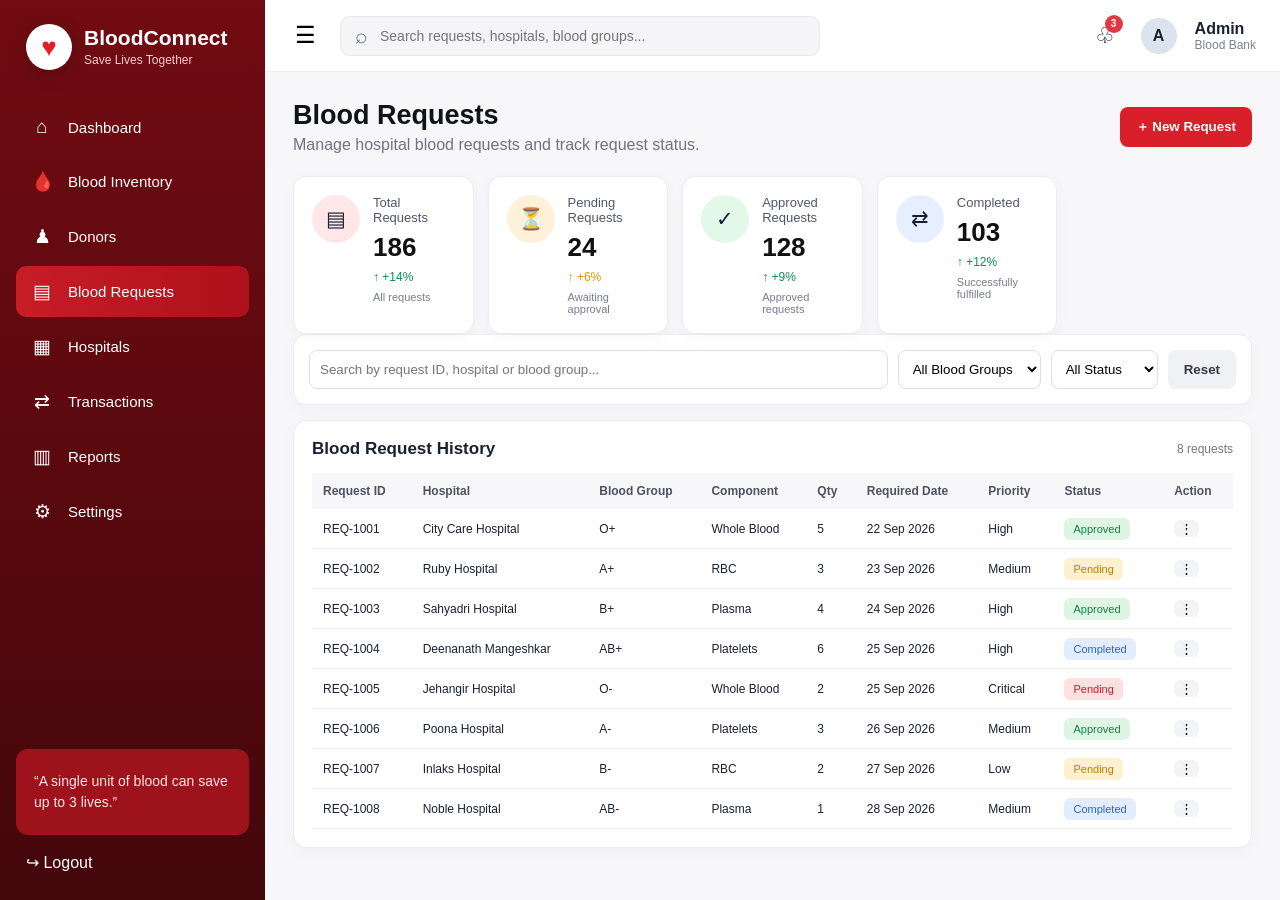
==== pages/blood-requests.html @ 8104974d "Add BloodConnect frontend" ====
<!DOCTYPE html>
<html lang="en">

<head>
  <meta charset="UTF-8">
  <meta name="viewport" content="width=device-width, initial-scale=1.0">

  <title>BloodConnect - Blood Requests</title>

  <link rel="stylesheet" href="../css/style.css">
</head>

<body>

<div class="app">

  <!-- ================= SIDEBAR ================= -->
  <aside class="sidebar">

    <div class="brand">
      <div class="brand-icon">♥</div>

      <div>
        <h2>BloodConnect</h2>
        <span>Save Lives Together</span>
      </div>
    </div>


    <!-- ================= NAVIGATION ================= -->
    <nav>

      <a class="nav-item" href="../index.html">
        <span>⌂</span>
        Dashboard
      </a>

      <a class="nav-item" href="inventory.html">
        <span>🩸</span>
        Blood Inventory
      </a>

      <a class="nav-item" href="donors.html">
        <span>♟</span>
        Donors
      </a>

      <a class="nav-item active" href="blood-requests.html">
        <span>▤</span>
        Blood Requests
      </a>

      <a class="nav-item" href="hospitals.html">
        <span>▦</span>
        Hospitals
      </a>

      <a class="nav-item" href="transactions.html">
        <span>⇄</span>
        Transactions
      </a>

      <a class="nav-item" href="reports.html">
        <span>▥</span>
        Reports
      </a>

      <a class="nav-item" href="settings.html">
        <span>⚙</span>
        Settings
      </a>

    </nav>


    <div class="sidebar-quote">
      “A single unit of blood can save up to 3 lives.”
    </div>


    <a class="logout" href="#">
      <span>↪</span>
      Logout
    </a>

  </aside>



  <!-- ================= MAIN ================= -->
  <main class="main">


    <!-- ================= TOP BAR ================= -->
    <header class="topbar">

      <button
        class="menu-btn"
        onclick="toggleSidebar()">
        ☰
      </button>


      <div class="search">
        ⌕
        <input
          type="text"
          placeholder="Search requests, hospitals, blood groups..."
        >
      </div>


      <div class="top-user">

        <span class="notification">
          ♧
          <b>3</b>
        </span>

        <div class="avatar">
          A
        </div>

        <div>
          <strong>Admin</strong>
          <small>Blood Bank</small>
        </div>

      </div>

    </header>



    <!-- ================= CONTENT ================= -->
    <section class="content">


      <!-- Page Heading -->
      <div class="page-heading">

        <div>

          <h1>
            Blood Requests
          </h1>

          <p>
            Manage hospital blood requests and track request status.
          </p>

        </div>


        <button
          class="primary-btn"
          onclick="openRequestModal()">

          ＋ New Request

        </button>

      </div>



      <!-- ================= STAT CARDS ================= -->
      <div class="stats">


        <div class="card stat">

          <div class="stat-icon red">
            ▤
          </div>

          <div>

            <span>Total Requests</span>

            <strong>186</strong>

            <em class="up">
              ↑ +14%
            </em>

            <small>
              All requests
            </small>

          </div>

        </div>



        <div class="card stat">

          <div class="stat-icon orange">
            ⏳
          </div>

          <div>

            <span>Pending Requests</span>

            <strong>24</strong>

            <em class="orange-text">
              ↑ +6%
            </em>

            <small>
              Awaiting approval
            </small>

          </div>

        </div>



        <div class="card stat">

          <div class="stat-icon green">
            ✓
          </div>

          <div>

            <span>Approved Requests</span>

            <strong>128</strong>

            <em class="up">
              ↑ +9%
            </em>

            <small>
              Approved requests
            </small>

          </div>

        </div>



        <div class="card stat">

          <div class="stat-icon blue">
            ⇄
          </div>

          <div>

            <span>Completed</span>

            <strong>103</strong>

            <em class="up">
              ↑ +12%
            </em>

            <small>
              Successfully fulfilled
            </small>

          </div>

        </div>

      </div>



      <!-- ================= FILTER BAR ================= -->
      <div class="filter-bar card">


        <input
          id="requestSearch"
          type="text"
          placeholder="Search by request ID, hospital or blood group..."
          onkeyup="filterRequests()"
        >


        <select
          id="requestGroupFilter"
          onchange="filterRequests()">

          <option value="">
            All Blood Groups
          </option>

          <option value="A+">A+</option>
          <option value="A-">A-</option>
          <option value="B+">B+</option>
          <option value="B-">B-</option>
          <option value="AB+">AB+</option>
          <option value="AB-">AB-</option>
          <option value="O+">O+</option>
          <option value="O-">O-</option>

        </select>


        <select
          id="requestStatusFilter"
          onchange="filterRequests()">

          <option value="">
            All Status
          </option>

          <option value="Pending">
            Pending
          </option>

          <option value="Approved">
            Approved
          </option>

          <option value="Completed">
            Completed
          </option>

          <option value="Rejected">
            Rejected
          </option>

        </select>


        <button
          class="secondary-btn"
          onclick="resetRequestFilters()">

          Reset

        </button>

      </div>



      <!-- ================= REQUEST TABLE ================= -->
      <section class="card table-card">


        <div class="card-title">

          <h2>
            Blood Request History
          </h2>

          <span class="record-count">
            8 requests
          </span>

        </div>



        <div class="table-scroll">

          <table id="requestTable">

            <thead>

              <tr>

                <th>Request ID</th>
                <th>Hospital</th>
                <th>Blood Group</th>
                <th>Component</th>
                <th>Qty</th>
                <th>Required Date</th>
                <th>Priority</th>
                <th>Status</th>
                <th>Action</th>

              </tr>

            </thead>


            <tbody>


              <tr>

                <td>REQ-1001</td>
                <td>City Care Hospital</td>
                <td>O+</td>
                <td>Whole Blood</td>
                <td>5</td>
                <td>22 Sep 2026</td>
                <td>High</td>

                <td>
                  <span class="badge available">
                    Approved
                  </span>
                </td>

                <td>
                  <button
                    class="icon-btn"
                    onclick="viewRequest('REQ-1001')">
                    ⋮
                  </button>
                </td>

              </tr>


              <tr>

                <td>REQ-1002</td>
                <td>Ruby Hospital</td>
                <td>A+</td>
                <td>RBC</td>
                <td>3</td>
                <td>23 Sep 2026</td>
                <td>Medium</td>

                <td>
                  <span class="badge reserved">
                    Pending
                  </span>
                </td>

                <td>
                  <button
                    class="icon-btn"
                    onclick="viewRequest('REQ-1002')">
                    ⋮
                  </button>
                </td>

              </tr>


              <tr>

                <td>REQ-1003</td>
                <td>Sahyadri Hospital</td>
                <td>B+</td>
                <td>Plasma</td>
                <td>4</td>
                <td>24 Sep 2026</td>
                <td>High</td>

                <td>
                  <span class="badge available">
                    Approved
                  </span>
                </td>

                <td>
                  <button
                    class="icon-btn"
                    onclick="viewRequest('REQ-1003')">
                    ⋮
                  </button>
                </td>

              </tr>


              <tr>

                <td>REQ-1004</td>
                <td>Deenanath Mangeshkar</td>
                <td>AB+</td>
                <td>Platelets</td>
                <td>6</td>
                <td>25 Sep 2026</td>
                <td>High</td>

                <td>
                  <span class="badge issued">
                    Completed
                  </span>
                </td>

                <td>
                  <button
                    class="icon-btn"
                    onclick="viewRequest('REQ-1004')">
                    ⋮
                  </button>
                </td>

              </tr>


              <tr>

                <td>REQ-1005</td>
                <td>Jehangir Hospital</td>
                <td>O-</td>
                <td>Whole Blood</td>
                <td>2</td>
                <td>25 Sep 2026</td>
                <td>Critical</td>

                <td>
                  <span class="badge expired">
                    Pending
                  </span>
                </td>

                <td>
                  <button
                    class="icon-btn"
                    onclick="viewRequest('REQ-1005')">
                    ⋮
                  </button>
                </td>

              </tr>


              <tr>

                <td>REQ-1006</td>
                <td>Poona Hospital</td>
                <td>A-</td>
                <td>Platelets</td>
                <td>3</td>
                <td>26 Sep 2026</td>
                <td>Medium</td>

                <td>
                  <span class="badge available">
                    Approved
                  </span>
                </td>

                <td>
                  <button
                    class="icon-btn"
                    onclick="viewRequest('REQ-1006')">
                    ⋮
                  </button>
                </td>

              </tr>


              <tr>

                <td>REQ-1007</td>
                <td>Inlaks Hospital</td>
                <td>B-</td>
                <td>RBC</td>
                <td>2</td>
                <td>27 Sep 2026</td>
                <td>Low</td>

                <td>
                  <span class="badge reserved">
                    Pending
                  </span>
                </td>

                <td>
                  <button
                    class="icon-btn"
                    onclick="viewRequest('REQ-1007')">
                    ⋮
                  </button>
                </td>

              </tr>


              <tr>

                <td>REQ-1008</td>
                <td>Noble Hospital</td>
                <td>AB-</td>
                <td>Plasma</td>
                <td>1</td>
                <td>28 Sep 2026</td>
                <td>Medium</td>

                <td>
                  <span class="badge issued">
                    Completed
                  </span>
                </td>

                <td>
                  <button
                    class="icon-btn"
                    onclick="viewRequest('REQ-1008')">
                    ⋮
                  </button>
                </td>

              </tr>


            </tbody>

          </table>

        </div>

      </section>

    </section>

  </main>

</div>



<!-- ================= NEW REQUEST MODAL ================= -->
<div
  id="requestModal"
  class="modal">


  <div class="modal-box">


    <div class="modal-head">

      <h2>
        New Blood Request
      </h2>

      <button onclick="closeRequestModal()">
        ×
      </button>

    </div>



    <div class="form-grid">


      <label>

        Hospital Name

        <input
          id="hospitalName"
          type="text"
          placeholder="Enter hospital name"
        >

      </label>


      <label>

        Blood Group

        <select id="requestBloodGroup">

          <option>A+</option>
          <option>A-</option>
          <option>B+</option>
          <option>B-</option>
          <option>AB+</option>
          <option>AB-</option>
          <option>O+</option>
          <option>O-</option>

        </select>

      </label>


      <label>

        Component Type

        <select>

          <option>Whole Blood</option>
          <option>RBC</option>
          <option>Plasma</option>
          <option>Platelets</option>

        </select>

      </label>


      <label>

        Quantity

        <input
          type="number"
          min="1"
          placeholder="Units"
        >

      </label>


      <label>

        Required Date

        <input type="date">

      </label>


      <label>

        Priority

        <select>

          <option>Low</option>
          <option>Medium</option>
          <option>High</option>
          <option>Critical</option>

        </select>

      </label>


      <label class="full">

        Request Notes

        <input
          type="text"
          placeholder="Enter additional information..."
        >

      </label>


    </div>



    <div class="modal-actions">


      <button
        class="secondary-btn"
        onclick="closeRequestModal()">

        Cancel

      </button>


      <button
        class="primary-btn"
        onclick="submitRequest()">

        Submit Request

      </button>

    </div>


  </div>

</div>



<!-- ================= VIEW REQUEST MODAL ================= -->
<div
  id="viewRequestModal"
  class="modal">


  <div class="modal-box">


    <div class="modal-head">

      <h2>
        Request Details
      </h2>

      <button onclick="closeViewModal()">
        ×
      </button>

    </div>


    <div id="requestDetails">

      <p>
        Request details will appear here.
      </p>

    </div>


    <div class="modal-actions">

      <button
        class="secondary-btn"
        onclick="closeViewModal()">

        Close

      </button>

    </div>


  </div>

</div>



<!-- ================= JAVASCRIPT ================= -->
<script src="../js/dashboard.js"></script>


<script>

  /* ================= NEW REQUEST MODAL ================= */

  function openRequestModal() {

    document
      .getElementById("requestModal")
      .classList.add("show");

  }


  function closeRequestModal() {

    document
      .getElementById("requestModal")
      .classList.remove("show");

  }


  function submitRequest() {

    closeRequestModal();

    alert("Demo: Blood request submitted successfully!");

  }



  /* ================= FILTER REQUESTS ================= */

  function filterRequests() {

    const search =
      document
        .getElementById("requestSearch")
        .value
        .toLowerCase();

    const group =
      document
        .getElementById("requestGroupFilter")
        .value;

    const status =
      document
        .getElementById("requestStatusFilter")
        .value;


    const rows =
      document.querySelectorAll(
        "#requestTable tbody tr"
      );


    rows.forEach(function(row) {

      const text =
        row.innerText.toLowerCase();


      const rowGroup =
        row.cells[2]
          ? row.cells[2].innerText.trim()
          : "";


      const rowStatus =
        row.cells[7]
          ? row.cells[7].innerText.trim()
          : "";


      const matchesSearch =
        !search ||
        text.includes(search);


      const matchesGroup =
        !group ||
        rowGroup === group;


      const matchesStatus =
        !status ||
        rowStatus === status;


      if (
        matchesSearch &&
        matchesGroup &&
        matchesStatus
      ) {

        row.style.display = "";

      } else {

        row.style.display = "none";

      }

    });

  }



  /* ================= RESET FILTERS ================= */

  function resetRequestFilters() {

    document
      .getElementById("requestSearch")
      .value = "";

    document
      .getElementById("requestGroupFilter")
      .value = "";

    document
      .getElementById("requestStatusFilter")
      .value = "";

    filterRequests();

  }



  /* ================= VIEW REQUEST ================= */

  function viewRequest(id) {

    const details =
      document.getElementById("requestDetails");


    details.innerHTML = `

      <div style="padding: 10px 0;">

        <p>
          <strong>Request ID:</strong> ${id}
        </p>

        <p>
          <strong>Status:</strong> Under Review
        </p>

        <p>
          <strong>Request Type:</strong>
          Blood Component Request
        </p>

        <p>
          <strong>Note:</strong>
          This is demo data. Backend integration
          will be added later.
        </p>

      </div>

    `;


    document
      .getElementById("viewRequestModal")
      .classList.add("show");

  }


  function closeViewModal() {

    document
      .getElementById("viewRequestModal")
      .classList.remove("show");

  }

</script>


</body>
</html>
---- css/style.css ----
*{box-sizing:border-box}body{margin:0;font-family:Inter,Segoe UI,Arial,sans-serif;background:#f7f7fa;color:#182033}.app{display:flex;min-height:100vh}.sidebar{width:265px;background:linear-gradient(180deg,#720b12,#43070b);color:#fff;padding:24px 16px;display:flex;flex-direction:column;position:fixed;left:0;top:0;bottom:0}.brand{display:flex;align-items:center;gap:12px;padding:0 10px 28px}.brand h2{margin:0;font-size:21px}.brand span{font-size:12px;color:#f4cdd0}.brand-icon{width:46px;height:46px;border-radius:50%;background:#fff;color:#e21e2b;display:grid;place-items:center;font-size:26px;box-shadow:0 5px 20px #0003}.nav-item{display:flex;gap:15px;align-items:center;color:#fff;text-decoration:none;padding:14px 15px;border-radius:10px;margin:4px 0;font-size:15px}.nav-item span{width:22px;text-align:center;font-size:19px}.nav-item.active,.nav-item:hover{background:linear-gradient(90deg,#c81d27,#ad111b)}.sidebar-quote{margin-top:auto;background:#9e121b;border-radius:12px;padding:22px 18px;font-size:14px;line-height:1.5;color:#ffe7e9}.logout{color:#fff;text-decoration:none;padding:18px 10px 4px}.main{margin-left:265px;width:calc(100% - 265px)}.topbar{height:72px;background:#fff;border-bottom:1px solid #eee;display:flex;align-items:center;padding:0 24px;gap:18px}.menu-btn{border:0;background:none;font-size:23px;cursor:pointer}.search{height:40px;background:#f5f5f8;border:1px solid #e8e8ed;border-radius:10px;display:flex;align-items:center;gap:10px;padding:0 14px;max-width:480px;width:100%;color:#667085;font-size:21px}.search input{border:0;outline:0;background:transparent;width:100%;font-size:14px}.top-user{margin-left:auto;display:flex;align-items:center;gap:10px}.top-user small,.top-user strong{display:block}.top-user small{font-size:12px;color:#7b8190}.notification{position:relative;font-size:23px;margin-right:8px}.notification b{position:absolute;top:-6px;right:-8px;background:#df1d2c;color:#fff;border-radius:50%;font-size:9px;padding:3px 5px}.avatar{width:36px;height:36px;border-radius:50%;background:#dbe3ee;display:grid;place-items:center;font-weight:700}.content{padding:28px}.welcome,.page-heading{display:flex;justify-content:space-between;align-items:center;margin-bottom:22px}.welcome h1,.page-heading h1{margin:0 0 5px;font-size:27px;color:#101318}.welcome p,.page-heading p{margin:0;color:#6d7380}.save-message{display:flex;align-items:center;gap:12px;color:#b51620;font-size:15px}.save-message:first-letter{font-size:45px}.stats{display:grid;grid-template-columns:repeat(5,1fr);gap:14px}.card{background:#fff;border:1px solid #ececf1;border-radius:13px;box-shadow:0 4px 15px #11100008}.stat{padding:18px;display:flex;gap:13px;min-height:130px}.stat-icon{width:48px;height:48px;border-radius:50%;display:grid;place-items:center;font-size:21px;flex:none}.stat-icon.red{background:#ffe6e7}.stat-icon.green{background:#e2f8e9}.stat-icon.orange{background:#fff0d9}.stat-icon.blue{background:#e5efff}.stat span{display:block;font-size:13px;color:#505768}.stat strong{display:block;font-size:26px;margin:7px 0 4px;color:#111}.stat em{font-style:normal;font-size:12px}.stat small{display:block;color:#777d89;font-size:11px;margin-top:6px}.up{color:#138b4f}.down{color:#dc2631}.orange-text{color:#ee9200}.dashboard-grid{display:grid;grid-template-columns:2fr 1fr;gap:14px;margin-top:14px}.chart-card{padding:18px;min-height:340px}.card-title{display:flex;align-items:center;justify-content:space-between;margin-bottom:14px}.card-title h2{font-size:17px;margin:0}.card-title select{border:1px solid #e4e5ea;border-radius:8px;padding:8px 12px;color:#555}.card-title a{color:#2463d4;font-size:13px;text-decoration:none}.donut-wrap{height:210px;position:relative;display:flex;justify-content:center}.donut-wrap canvas{max-height:210px;max-width:240px}.donut-center{position:absolute;top:82px;left:50%;transform:translateX(-50%);text-align:center}.donut-center strong{display:block;font-size:20px}.donut-center span{font-size:11px;color:#777}.legend{margin-top:5px}.legend div{display:flex;align-items:center;gap:8px;font-size:13px;margin:8px 0}.legend b{margin-left:auto}.dot{width:10px;height:10px;border-radius:50%;display:inline-block}.whole{background:#df323a}.rbc{background:#3478dc}.plasma{background:#38a866}.platelets{background:#f3ae25}.bottom{grid-template-columns:1.8fr 1fr}.table-card{padding:18px}.table-scroll{overflow:auto}table{width:100%;border-collapse:collapse;font-size:12px}th{background:#f7f7f9;text-align:left;padding:11px;color:#4c5260;font-weight:600}td{padding:11px;border-bottom:1px solid #eee;white-space:nowrap}.badge{padding:5px 9px;border-radius:6px;font-size:11px}.available{background:#dff5e4;color:#168045}.issued{background:#e4edff;color:#2864c7}.reserved{background:#fff0cf;color:#c17b00}.expired{background:#ffe0e1;color:#c31d27}.alerts{padding:18px}.alert{padding:11px;border-radius:9px;margin-bottom:8px;position:relative}.alert b,.alert span{display:block}.alert b{font-size:12px}.alert span{font-size:11px;margin-top:4px}.alert small{position:absolute;right:10px;top:10px;font-size:9px;color:#777}.alert.low{background:#fff0f0}.alert.expiry{background:#fff8e6}.alert.info{background:#eef5ff}.alert.success{background:#eefaf1}.quick-actions{display:grid;grid-template-columns:repeat(4,1fr);gap:14px;margin-top:14px}.action{display:flex;align-items:center;gap:12px;color:#fff;text-decoration:none;padding:17px;border-radius:11px;box-shadow:0 4px 10px #0001}.action>span{font-size:25px}.action div{flex:1}.action b,.action small{display:block}.action small{font-size:11px;opacity:.85;margin-top:4px}.red-action{background:#df252d}.green-action{background:#159447}.blue-action{background:#2d72d6}.purple-action{background:#7b4ad2}.action>strong{font-size:23px}.primary-btn,.secondary-btn{border:0;border-radius:8px;padding:11px 16px;font-weight:600;cursor:pointer}.primary-btn{background:#d91f2a;color:#fff}.secondary-btn{background:#f0f1f4;color:#343a46}.filter-bar{padding:15px;display:flex;gap:10px;margin-bottom:15px}.filter-bar input,.filter-bar select,.form-grid input,.form-grid select{border:1px solid #dddfe6;border-radius:8px;padding:10px;outline:none;background:#fff}.filter-bar input{flex:1}.record-count{font-size:12px;color:#777}.icon-btn{border:0;background:#f3f4f6;border-radius:6px;cursor:pointer}.modal{display:none;position:fixed;inset:0;background:#0007;align-items:center;justify-content:center;z-index:10}.modal.show{display:flex}.modal-box{background:#fff;border-radius:14px;padding:22px;width:min(650px,92vw)}.modal-head{display:flex;justify-content:space-between;align-items:center}.modal-head h2{margin:0}.modal-head button{border:0;background:none;font-size:25px;cursor:pointer}.form-grid{display:grid;grid-template-columns:1fr 1fr;gap:14px;margin:20px 0}.form-grid label{font-size:12px;color:#555;display:flex;flex-direction:column;gap:6px}.form-grid .full{grid-column:1/-1}.modal-actions{display:flex;justify-content:flex-end;gap:10px}.inventory-table{min-height:450px}@media(max-width:1100px){.stats{grid-template-columns:repeat(2,1fr)}.dashboard-grid,.bottom{grid-template-columns:1fr}.quick-actions{grid-template-columns:repeat(2,1fr)}}@media(max-width:750px){.sidebar{transform:translateX(-100%);transition:.2s;z-index:20}.sidebar.open{transform:translateX(0)}.main{margin-left:0;width:100%}.content{padding:16px}.stats,.quick-actions{grid-template-columns:1fr}.welcome,.page-heading{align-items:flex-start;gap:15px;flex-direction:column}.save-message{display:none}.topbar{padding:0 12px}.search{max-width:none}.top-user div:not(.avatar),.top-user>span:first-child{display:none}.filter-bar{flex-direction:column}.form-grid{grid-template-columns:1fr}.form-grid .full{grid-column:auto}}
/* ================= ADMIN PROFILE ================= */

.top-user {
    display: flex;
    align-items: center;
    gap: 18px;
}

.admin-area {
    position: relative;
}

.admin-profile {
    display: flex;
    align-items: center;
    gap: 10px;
    cursor: pointer;
}

.admin-profile .avatar {
    width: 42px;
    height: 42px;
    border-radius: 50%;
    background: #e8eef7;
    color: #26384d;
    display: flex;
    align-items: center;
    justify-content: center;
    font-size: 18px;
    font-weight: 600;
}

.admin-info {
    display: flex;
    flex-direction: column;
}

.admin-info strong {
    font-size: 14px;
    color: #222;
}

.admin-info small {
    font-size: 12px;
    color: #777;
    margin-top: 3px;
}

.profile-arrow {
    color: #777;
    font-size: 16px;
}


/* ================= PROFILE DROPDOWN ================= */

.profile-menu {
    display: none;
    position: absolute;
    top: 52px;
    right: 0;
    width: 250px;
    background: white;
    border: 1px solid #e5e5e5;
    border-radius: 10px;
    padding: 10px;
    box-shadow: 0 8px 25px rgba(0, 0, 0, 0.15);
    z-index: 9999;
}

.profile-menu.show {
    display: block;
}

.profile-menu-header {
    display: flex;
    align-items: center;
    gap: 12px;
    padding: 10px;
}

.profile-menu-avatar {
    width: 42px;
    height: 42px;
    border-radius: 50%;
    background: #e8eef7;
    color: #26384d;
    display: flex;
    align-items: center;
    justify-content: center;
    font-weight: 700;
}

.profile-menu-header strong {
    display: block;
    color: #222;
    font-size: 14px;
}

.profile-menu-header small {
    display: block;
    color: #777;
    font-size: 11px;
    margin-top: 4px;
}

.profile-menu hr {
    border: none;
    border-top: 1px solid #eee;
    margin: 7px 0;
}

.profile-menu a {
    display: block;
    padding: 10px 12px;
    color: #444;
    text-decoration: none;
    font-size: 13px;
    border-radius: 6px;
}

.profile-menu a:hover {
    background: #f7f7f7;
}

.profile-menu .logout-profile {
    color: #df3a42;
}
/* ================= NOTIFICATION DROPDOWN ================= */

.notification-area {
    position: relative;
}

.notification {
    position: relative;
    display: inline-flex;
    align-items: center;
    justify-content: center;
    cursor: pointer;
    font-size: 22px;
}

.notification b {
    position: absolute;
    top: -8px;
    right: -8px;

    min-width: 18px;
    height: 18px;

    padding: 0 4px;

    background: #df3a42;
    color: white;

    border-radius: 20px;

    font-size: 10px;

    display: flex;
    align-items: center;
    justify-content: center;

    box-sizing: border-box;
}


/* Notification dropdown */

.notification-menu {
    display: none;

    position: absolute;

    top: 38px;
    right: -80px;

    width: 330px;

    background: white;

    border: 1px solid #e5e5e5;

    border-radius: 10px;

    box-shadow: 0 8px 25px rgba(0, 0, 0, 0.15);

    padding: 10px;

    z-index: 9999;
}

.notification-menu.show {
    display: block;
}


/* Header */

.notification-header {
    display: flex;
    align-items: center;
    justify-content: space-between;

    padding: 10px;
}

.notification-header strong {
    font-size: 15px;
    color: #222;
}

.notification-header span {
    font-size: 11px;
    color: #df3a42;
    font-weight: 600;
}


/* Line */

.notification-menu hr {
    border: none;
    border-top: 1px solid #eee;

    margin: 5px 0;
}


/* Notification item */

.notification-item {
    padding: 12px 10px;

    border-bottom: 1px solid #f0f0f0;
}

.notification-item:last-child {
    border-bottom: none;
}

.notification-item strong {
    display: block;

    font-size: 13px;

    color: #333;

    margin-bottom: 5px;
}

.notification-item small {
    display: block;

    color: #666;

    font-size: 12px;

    line-height: 1.4;

    margin-bottom: 5px;
}

.notification-item span {
    display: block;

    color: #999;

    font-size: 10px;
}


/* Mobile */

@media (max-width: 700px) {

    .notification-menu {
        right: -120px;
        width: 290px;
    }

}
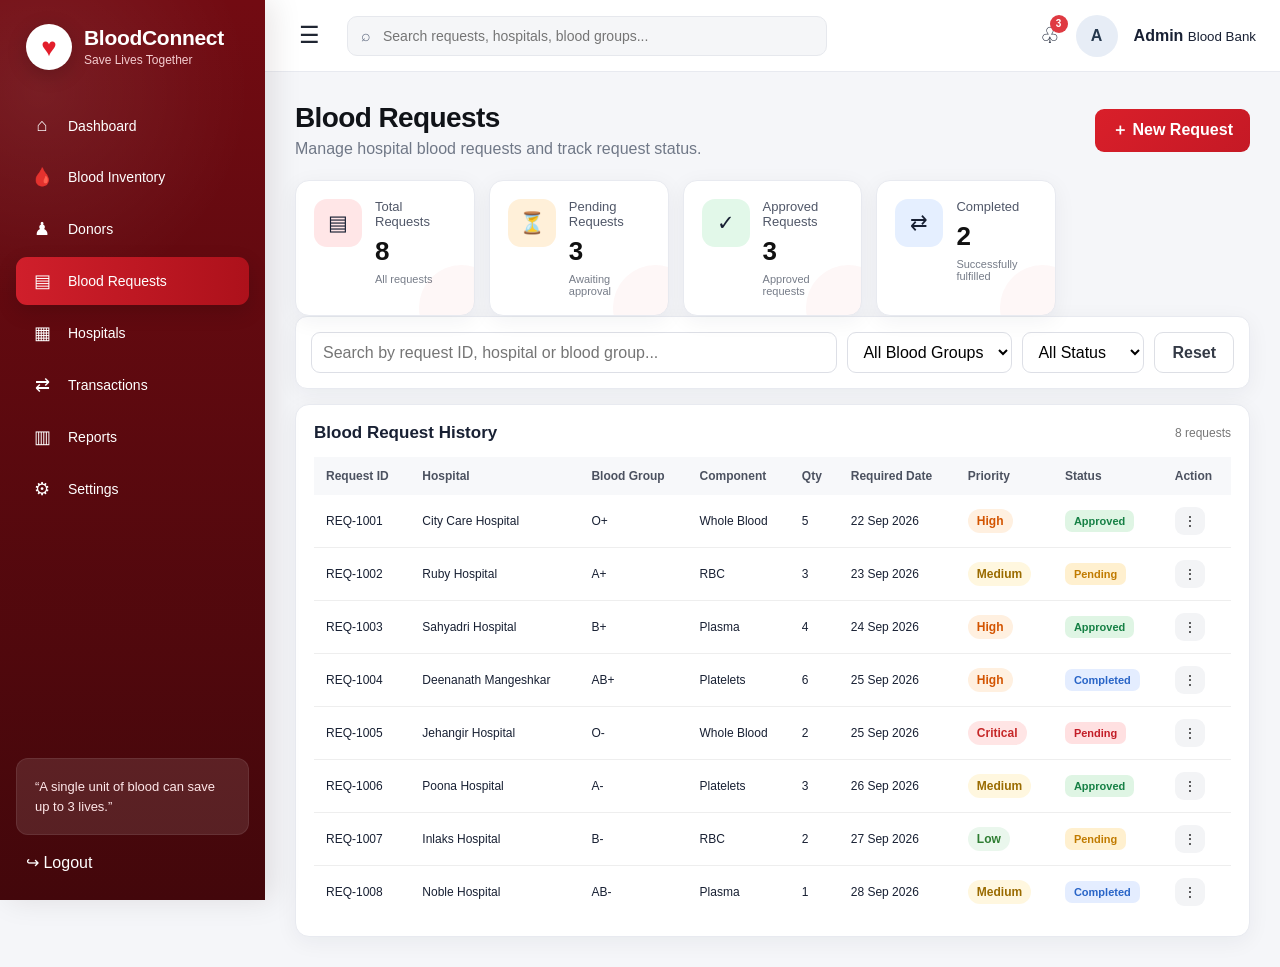
==== commit d3ab8d39: "Improve BloodConnect frontend UI and functionality" ====
--- a/pages/blood-requests.html
+++ b/pages/blood-requests.html
@@ -8,26 +8,277 @@
   <title>BloodConnect - Blood Requests</title>
 
   <link rel="stylesheet" href="../css/style.css">
+
+  <style>
+
+    /* =====================================================
+       BLOOD REQUEST ACTION MENU
+       ===================================================== */
+
+    .request-action-wrapper {
+      position: relative;
+      display: inline-block;
+    }
+
+    .request-action-menu {
+      position: absolute;
+      right: 0;
+      top: 38px;
+      width: 180px;
+      background: #ffffff;
+      border: 1px solid #e5e5e5;
+      border-radius: 9px;
+      box-shadow: 0 10px 28px rgba(0, 0, 0, 0.15);
+      z-index: 1000;
+      padding: 6px 0;
+      display: none;
+    }
+
+    .request-action-menu.show {
+      display: block;
+    }
+
+    .request-action-menu button {
+      width: 100%;
+      display: block;
+      border: none;
+      background: #ffffff;
+      text-align: left;
+      padding: 10px 14px;
+      font-size: 13px;
+      color: #333;
+      cursor: pointer;
+    }
+
+    .request-action-menu button:hover {
+      background: #f7f7f7;
+    }
+
+    .request-action-menu .danger-action {
+      color: #c62828;
+    }
+
+    .request-action-menu .danger-action:hover {
+      background: #fff1f1;
+    }
+
+    .request-action-menu hr {
+      border: 0;
+      border-top: 1px solid #eeeeee;
+      margin: 5px 2px;
+    }
+
+
+    /* =====================================================
+       REQUEST DETAILS
+       ===================================================== */
+
+    .request-detail-grid {
+      display: grid;
+      grid-template-columns: 1fr 1fr;
+      gap: 14px;
+      margin-top: 15px;
+    }
+
+    .request-detail-item {
+      padding: 13px 14px;
+      background: #f8f8f8;
+      border-radius: 8px;
+    }
+
+    .request-detail-item.full {
+      grid-column: 1 / -1;
+    }
+
+    .request-detail-item span {
+      display: block;
+      font-size: 12px;
+      color: #777;
+      margin-bottom: 5px;
+    }
+
+    .request-detail-item strong {
+      display: block;
+      font-size: 14px;
+      color: #222;
+    }
+
+
+    /* =====================================================
+       EDIT REQUEST
+       ===================================================== */
+
+    .edit-request-content {
+      margin-top: 18px;
+    }
+
+
+    /* =====================================================
+       STATUS MODAL
+       ===================================================== */
+
+    .request-status-content {
+      display: flex;
+      flex-direction: column;
+      gap: 18px;
+      margin-top: 20px;
+    }
+
+    .request-status-info {
+      display: flex;
+      justify-content: space-between;
+      align-items: center;
+      padding: 14px 16px;
+      background: #f8f8f8;
+      border-radius: 8px;
+    }
+
+    .request-status-info span {
+      color: #777;
+      font-size: 14px;
+    }
+
+    .request-status-info strong {
+      color: #222;
+      font-size: 16px;
+    }
+
+    .request-status-content label {
+      display: flex;
+      flex-direction: column;
+      gap: 8px;
+      font-size: 14px;
+      font-weight: 600;
+      color: #333;
+    }
+
+    .request-status-content select {
+      width: 100%;
+      padding: 11px 12px;
+      border: 1px solid #ddd;
+      border-radius: 8px;
+      font-size: 14px;
+      background: #fff;
+      outline: none;
+      box-sizing: border-box;
+    }
+
+    .request-status-content select:focus {
+      border-color: #b91c1c;
+      box-shadow: 0 0 0 3px rgba(185, 28, 28, 0.08);
+    }
+
+
+    /* =====================================================
+       PRIORITY BADGES
+       ===================================================== */
+
+    .priority-badge {
+      display: inline-block;
+      padding: 5px 9px;
+      border-radius: 20px;
+      font-size: 12px;
+      font-weight: 600;
+    }
+
+    .priority-low {
+      background: #eaf7ed;
+      color: #2e7d32;
+    }
+
+    .priority-medium {
+      background: #fff7df;
+      color: #9a6b00;
+    }
+
+    .priority-high {
+      background: #fff0e0;
+      color: #d35400;
+    }
+
+    .priority-critical {
+      background: #ffe5e5;
+      color: #c62828;
+    }
+
+
+    /* =====================================================
+       EMPTY STATE
+       ===================================================== */
+
+    .request-empty-state {
+      text-align: center;
+      padding: 35px 20px;
+      color: #777;
+    }
+
+    .request-empty-state strong {
+      display: block;
+      color: #444;
+      margin-bottom: 5px;
+    }
+
+
+    /* =====================================================
+       RESPONSIVE
+       ===================================================== */
+
+    @media (max-width: 650px) {
+
+      .request-action-menu {
+        min-width: 175px;
+      }
+
+      .request-action-menu button {
+        min-width: 163px;
+        font-size: 13px;
+      }
+
+      .request-detail-grid {
+        grid-template-columns: 1fr;
+      }
+
+      .request-detail-item.full {
+        grid-column: auto;
+      }
+
+    }
+
+  </style>
+
 </head>
 
+
 <body>
 
 <div class="app">
 
-  <!-- ================= SIDEBAR ================= -->
+
+  <!-- =====================================================
+       SIDEBAR
+       ===================================================== -->
+
   <aside class="sidebar">
 
     <div class="brand">
-      <div class="brand-icon">♥</div>
+
+      <div class="brand-icon">
+        ♥
+      </div>
 
       <div>
         <h2>BloodConnect</h2>
-        <span>Save Lives Together</span>
+
+        <span>
+          Save Lives Together
+        </span>
       </div>
+
     </div>
 
 
-    <!-- ================= NAVIGATION ================= -->
+    <!-- NAVIGATION -->
+
     <nav>
 
       <a class="nav-item" href="../index.html">
@@ -78,52 +329,80 @@
     </div>
 
 
-    <a class="logout" href="#">
+    <a class="logout" href="../login.html">
+
       <span>↪</span>
       Logout
+
     </a>
 
   </aside>
 
 
 
-  <!-- ================= MAIN ================= -->
+  <!-- =====================================================
+       MAIN
+       ===================================================== -->
+
   <main class="main">
 
 
-    <!-- ================= TOP BAR ================= -->
+    <!-- =====================================================
+         TOP BAR
+         ===================================================== -->
+
     <header class="topbar">
 
       <button
         class="menu-btn"
         onclick="toggleSidebar()">
+
         ☰
+
       </button>
 
 
       <div class="search">
+
         ⌕
+
         <input
+          id="requestTopSearch"
           type="text"
           placeholder="Search requests, hospitals, blood groups..."
-        >
+          onkeyup="syncTopRequestSearch()">
+
       </div>
 
 
       <div class="top-user">
 
         <span class="notification">
+
           ♧
-          <b>3</b>
+
+          <b>
+            3
+          </b>
+
         </span>
+
 
         <div class="avatar">
           A
         </div>
 
+
         <div>
-          <strong>Admin</strong>
-          <small>Blood Bank</small>
+
+          <strong>
+            Admin
+          </strong>
+
+          <small>
+            Blood Bank
+          </small>
+
         </div>
 
       </div>
@@ -132,11 +411,15 @@
 
 
 
-    <!-- ================= CONTENT ================= -->
+    <!-- =====================================================
+         CONTENT
+         ===================================================== -->
+
     <section class="content">
 
 
-      <!-- Page Heading -->
+      <!-- PAGE HEADING -->
+
       <div class="page-heading">
 
         <div>
@@ -164,7 +447,10 @@
 
 
 
-      <!-- ================= STAT CARDS ================= -->
+      <!-- =====================================================
+           STAT CARDS
+           ===================================================== -->
+
       <div class="stats">
 
 
@@ -176,13 +462,13 @@
 
           <div>
 
-            <span>Total Requests</span>
-
-            <strong>186</strong>
-
-            <em class="up">
-              ↑ +14%
-            </em>
+            <span>
+              Total Requests
+            </span>
+
+            <strong id="totalRequests">
+              0
+            </strong>
 
             <small>
               All requests
@@ -202,13 +488,13 @@
 
           <div>
 
-            <span>Pending Requests</span>
-
-            <strong>24</strong>
-
-            <em class="orange-text">
-              ↑ +6%
-            </em>
+            <span>
+              Pending Requests
+            </span>
+
+            <strong id="pendingRequests">
+              0
+            </strong>
 
             <small>
               Awaiting approval
@@ -228,13 +514,13 @@
 
           <div>
 
-            <span>Approved Requests</span>
-
-            <strong>128</strong>
-
-            <em class="up">
-              ↑ +9%
-            </em>
+            <span>
+              Approved Requests
+            </span>
+
+            <strong id="approvedRequests">
+              0
+            </strong>
 
             <small>
               Approved requests
@@ -254,13 +540,13 @@
 
           <div>
 
-            <span>Completed</span>
-
-            <strong>103</strong>
-
-            <em class="up">
-              ↑ +12%
-            </em>
+            <span>
+              Completed
+            </span>
+
+            <strong id="completedRequests">
+              0
+            </strong>
 
             <small>
               Successfully fulfilled
@@ -274,7 +560,10 @@
 
 
 
-      <!-- ================= FILTER BAR ================= -->
+      <!-- =====================================================
+           FILTER BAR
+           ===================================================== -->
+
       <div class="filter-bar card">
 
 
@@ -345,7 +634,10 @@
 
 
 
-      <!-- ================= REQUEST TABLE ================= -->
+      <!-- =====================================================
+           REQUEST TABLE
+           ===================================================== -->
+
       <section class="card table-card">
 
 
@@ -355,8 +647,12 @@
             Blood Request History
           </h2>
 
-          <span class="record-count">
+          <span
+            class="record-count"
+            id="requestRecordCount">
+
             8 requests
+
           </span>
 
         </div>
@@ -389,15 +685,41 @@
             <tbody>
 
 
-              <tr>
-
-                <td>REQ-1001</td>
-                <td>City Care Hospital</td>
-                <td>O+</td>
-                <td>Whole Blood</td>
-                <td>5</td>
-                <td>22 Sep 2026</td>
-                <td>High</td>
+              <!-- REQ-1001 -->
+
+              <tr
+                data-notes="Emergency requirement for surgery."
+                data-created="20 Sep 2026">
+
+                <td>
+                  REQ-1001
+                </td>
+
+                <td>
+                  City Care Hospital
+                </td>
+
+                <td>
+                  O+
+                </td>
+
+                <td>
+                  Whole Blood
+                </td>
+
+                <td>
+                  5
+                </td>
+
+                <td>
+                  22 Sep 2026
+                </td>
+
+                <td>
+                  <span class="priority-badge priority-high">
+                    High
+                  </span>
+                </td>
 
                 <td>
                   <span class="badge available">
@@ -406,25 +728,86 @@
                 </td>
 
                 <td>
-                  <button
-                    class="icon-btn"
-                    onclick="viewRequest('REQ-1001')">
-                    ⋮
-                  </button>
+
+                  <div class="request-action-wrapper">
+
+                    <button
+                      class="icon-btn"
+                      onclick="toggleRequestActionMenu(this, event)">
+
+                      ⋮
+
+                    </button>
+
+                    <div class="request-action-menu">
+
+                      <button onclick="viewRequest(this)">
+                        👁 View Details
+                      </button>
+
+                      <button onclick="editRequest(this)">
+                        ✏ Edit Request
+                      </button>
+
+                      <button onclick="changeRequestStatus(this)">
+                        🔄 Change Status
+                      </button>
+
+                      <hr>
+
+                      <button
+                        class="danger-action"
+                        onclick="removeRequest(this)">
+
+                        🗑 Remove Request
+
+                      </button>
+
+                    </div>
+
+                  </div>
+
                 </td>
 
               </tr>
 
 
-              <tr>
-
-                <td>REQ-1002</td>
-                <td>Ruby Hospital</td>
-                <td>A+</td>
-                <td>RBC</td>
-                <td>3</td>
-                <td>23 Sep 2026</td>
-                <td>Medium</td>
+
+              <!-- REQ-1002 -->
+
+              <tr
+                data-notes="Regular blood requirement."
+                data-created="20 Sep 2026">
+
+                <td>
+                  REQ-1002
+                </td>
+
+                <td>
+                  Ruby Hospital
+                </td>
+
+                <td>
+                  A+
+                </td>
+
+                <td>
+                  RBC
+                </td>
+
+                <td>
+                  3
+                </td>
+
+                <td>
+                  23 Sep 2026
+                </td>
+
+                <td>
+                  <span class="priority-badge priority-medium">
+                    Medium
+                  </span>
+                </td>
 
                 <td>
                   <span class="badge reserved">
@@ -433,25 +816,86 @@
                 </td>
 
                 <td>
-                  <button
-                    class="icon-btn"
-                    onclick="viewRequest('REQ-1002')">
-                    ⋮
-                  </button>
+
+                  <div class="request-action-wrapper">
+
+                    <button
+                      class="icon-btn"
+                      onclick="toggleRequestActionMenu(this, event)">
+
+                      ⋮
+
+                    </button>
+
+                    <div class="request-action-menu">
+
+                      <button onclick="viewRequest(this)">
+                        👁 View Details
+                      </button>
+
+                      <button onclick="editRequest(this)">
+                        ✏ Edit Request
+                      </button>
+
+                      <button onclick="changeRequestStatus(this)">
+                        🔄 Change Status
+                      </button>
+
+                      <hr>
+
+                      <button
+                        class="danger-action"
+                        onclick="removeRequest(this)">
+
+                        🗑 Remove Request
+
+                      </button>
+
+                    </div>
+
+                  </div>
+
                 </td>
 
               </tr>
 
 
-              <tr>
-
-                <td>REQ-1003</td>
-                <td>Sahyadri Hospital</td>
-                <td>B+</td>
-                <td>Plasma</td>
-                <td>4</td>
-                <td>24 Sep 2026</td>
-                <td>High</td>
+
+              <!-- REQ-1003 -->
+
+              <tr
+                data-notes="Required for patient treatment."
+                data-created="20 Sep 2026">
+
+                <td>
+                  REQ-1003
+                </td>
+
+                <td>
+                  Sahyadri Hospital
+                </td>
+
+                <td>
+                  B+
+                </td>
+
+                <td>
+                  Plasma
+                </td>
+
+                <td>
+                  4
+                </td>
+
+                <td>
+                  24 Sep 2026
+                </td>
+
+                <td>
+                  <span class="priority-badge priority-high">
+                    High
+                  </span>
+                </td>
 
                 <td>
                   <span class="badge available">
@@ -460,25 +904,86 @@
                 </td>
 
                 <td>
-                  <button
-                    class="icon-btn"
-                    onclick="viewRequest('REQ-1003')">
-                    ⋮
-                  </button>
+
+                  <div class="request-action-wrapper">
+
+                    <button
+                      class="icon-btn"
+                      onclick="toggleRequestActionMenu(this, event)">
+
+                      ⋮
+
+                    </button>
+
+                    <div class="request-action-menu">
+
+                      <button onclick="viewRequest(this)">
+                        👁 View Details
+                      </button>
+
+                      <button onclick="editRequest(this)">
+                        ✏ Edit Request
+                      </button>
+
+                      <button onclick="changeRequestStatus(this)">
+                        🔄 Change Status
+                      </button>
+
+                      <hr>
+
+                      <button
+                        class="danger-action"
+                        onclick="removeRequest(this)">
+
+                        🗑 Remove Request
+
+                      </button>
+
+                    </div>
+
+                  </div>
+
                 </td>
 
               </tr>
 
 
-              <tr>
-
-                <td>REQ-1004</td>
-                <td>Deenanath Mangeshkar</td>
-                <td>AB+</td>
-                <td>Platelets</td>
-                <td>6</td>
-                <td>25 Sep 2026</td>
-                <td>High</td>
+
+              <!-- REQ-1004 -->
+
+              <tr
+                data-notes="Platelet requirement for treatment."
+                data-created="20 Sep 2026">
+
+                <td>
+                  REQ-1004
+                </td>
+
+                <td>
+                  Deenanath Mangeshkar
+                </td>
+
+                <td>
+                  AB+
+                </td>
+
+                <td>
+                  Platelets
+                </td>
+
+                <td>
+                  6
+                </td>
+
+                <td>
+                  25 Sep 2026
+                </td>
+
+                <td>
+                  <span class="priority-badge priority-high">
+                    High
+                  </span>
+                </td>
 
                 <td>
                   <span class="badge issued">
@@ -487,25 +992,86 @@
                 </td>
 
                 <td>
-                  <button
-                    class="icon-btn"
-                    onclick="viewRequest('REQ-1004')">
-                    ⋮
-                  </button>
+
+                  <div class="request-action-wrapper">
+
+                    <button
+                      class="icon-btn"
+                      onclick="toggleRequestActionMenu(this, event)">
+
+                      ⋮
+
+                    </button>
+
+                    <div class="request-action-menu">
+
+                      <button onclick="viewRequest(this)">
+                        👁 View Details
+                      </button>
+
+                      <button onclick="editRequest(this)">
+                        ✏ Edit Request
+                      </button>
+
+                      <button onclick="changeRequestStatus(this)">
+                        🔄 Change Status
+                      </button>
+
+                      <hr>
+
+                      <button
+                        class="danger-action"
+                        onclick="removeRequest(this)">
+
+                        🗑 Remove Request
+
+                      </button>
+
+                    </div>
+
+                  </div>
+
                 </td>
 
               </tr>
 
 
-              <tr>
-
-                <td>REQ-1005</td>
-                <td>Jehangir Hospital</td>
-                <td>O-</td>
-                <td>Whole Blood</td>
-                <td>2</td>
-                <td>25 Sep 2026</td>
-                <td>Critical</td>
+
+              <!-- REQ-1005 -->
+
+              <tr
+                data-notes="Critical emergency requirement."
+                data-created="20 Sep 2026">
+
+                <td>
+                  REQ-1005
+                </td>
+
+                <td>
+                  Jehangir Hospital
+                </td>
+
+                <td>
+                  O-
+                </td>
+
+                <td>
+                  Whole Blood
+                </td>
+
+                <td>
+                  2
+                </td>
+
+                <td>
+                  25 Sep 2026
+                </td>
+
+                <td>
+                  <span class="priority-badge priority-critical">
+                    Critical
+                  </span>
+                </td>
 
                 <td>
                   <span class="badge expired">
@@ -514,25 +1080,86 @@
                 </td>
 
                 <td>
-                  <button
-                    class="icon-btn"
-                    onclick="viewRequest('REQ-1005')">
-                    ⋮
-                  </button>
+
+                  <div class="request-action-wrapper">
+
+                    <button
+                      class="icon-btn"
+                      onclick="toggleRequestActionMenu(this, event)">
+
+                      ⋮
+
+                    </button>
+
+                    <div class="request-action-menu">
+
+                      <button onclick="viewRequest(this)">
+                        👁 View Details
+                      </button>
+
+                      <button onclick="editRequest(this)">
+                        ✏ Edit Request
+                      </button>
+
+                      <button onclick="changeRequestStatus(this)">
+                        🔄 Change Status
+                      </button>
+
+                      <hr>
+
+                      <button
+                        class="danger-action"
+                        onclick="removeRequest(this)">
+
+                        🗑 Remove Request
+
+                      </button>
+
+                    </div>
+
+                  </div>
+
                 </td>
 
               </tr>
 
 
-              <tr>
-
-                <td>REQ-1006</td>
-                <td>Poona Hospital</td>
-                <td>A-</td>
-                <td>Platelets</td>
-                <td>3</td>
-                <td>26 Sep 2026</td>
-                <td>Medium</td>
+
+              <!-- REQ-1006 -->
+
+              <tr
+                data-notes="Routine platelet requirement."
+                data-created="20 Sep 2026">
+
+                <td>
+                  REQ-1006
+                </td>
+
+                <td>
+                  Poona Hospital
+                </td>
+
+                <td>
+                  A-
+                </td>
+
+                <td>
+                  Platelets
+                </td>
+
+                <td>
+                  3
+                </td>
+
+                <td>
+                  26 Sep 2026
+                </td>
+
+                <td>
+                  <span class="priority-badge priority-medium">
+                    Medium
+                  </span>
+                </td>
 
                 <td>
                   <span class="badge available">
@@ -541,25 +1168,86 @@
                 </td>
 
                 <td>
-                  <button
-                    class="icon-btn"
-                    onclick="viewRequest('REQ-1006')">
-                    ⋮
-                  </button>
+
+                  <div class="request-action-wrapper">
+
+                    <button
+                      class="icon-btn"
+                      onclick="toggleRequestActionMenu(this, event)">
+
+                      ⋮
+
+                    </button>
+
+                    <div class="request-action-menu">
+
+                      <button onclick="viewRequest(this)">
+                        👁 View Details
+                      </button>
+
+                      <button onclick="editRequest(this)">
+                        ✏ Edit Request
+                      </button>
+
+                      <button onclick="changeRequestStatus(this)">
+                        🔄 Change Status
+                      </button>
+
+                      <hr>
+
+                      <button
+                        class="danger-action"
+                        onclick="removeRequest(this)">
+
+                        🗑 Remove Request
+
+                      </button>
+
+                    </div>
+
+                  </div>
+
                 </td>
 
               </tr>
 
 
-              <tr>
-
-                <td>REQ-1007</td>
-                <td>Inlaks Hospital</td>
-                <td>B-</td>
-                <td>RBC</td>
-                <td>2</td>
-                <td>27 Sep 2026</td>
-                <td>Low</td>
+
+              <!-- REQ-1007 -->
+
+              <tr
+                data-notes="Low priority blood requirement."
+                data-created="20 Sep 2026">
+
+                <td>
+                  REQ-1007
+                </td>
+
+                <td>
+                  Inlaks Hospital
+                </td>
+
+                <td>
+                  B-
+                </td>
+
+                <td>
+                  RBC
+                </td>
+
+                <td>
+                  2
+                </td>
+
+                <td>
+                  27 Sep 2026
+                </td>
+
+                <td>
+                  <span class="priority-badge priority-low">
+                    Low
+                  </span>
+                </td>
 
                 <td>
                   <span class="badge reserved">
@@ -568,25 +1256,86 @@
                 </td>
 
                 <td>
-                  <button
-                    class="icon-btn"
-                    onclick="viewRequest('REQ-1007')">
-                    ⋮
-                  </button>
+
+                  <div class="request-action-wrapper">
+
+                    <button
+                      class="icon-btn"
+                      onclick="toggleRequestActionMenu(this, event)">
+
+                      ⋮
+
+                    </button>
+
+                    <div class="request-action-menu">
+
+                      <button onclick="viewRequest(this)">
+                        👁 View Details
+                      </button>
+
+                      <button onclick="editRequest(this)">
+                        ✏ Edit Request
+                      </button>
+
+                      <button onclick="changeRequestStatus(this)">
+                        🔄 Change Status
+                      </button>
+
+                      <hr>
+
+                      <button
+                        class="danger-action"
+                        onclick="removeRequest(this)">
+
+                        🗑 Remove Request
+
+                      </button>
+
+                    </div>
+
+                  </div>
+
                 </td>
 
               </tr>
 
 
-              <tr>
-
-                <td>REQ-1008</td>
-                <td>Noble Hospital</td>
-                <td>AB-</td>
-                <td>Plasma</td>
-                <td>1</td>
-                <td>28 Sep 2026</td>
-                <td>Medium</td>
+
+              <!-- REQ-1008 -->
+
+              <tr
+                data-notes="Plasma requirement."
+                data-created="20 Sep 2026">
+
+                <td>
+                  REQ-1008
+                </td>
+
+                <td>
+                  Noble Hospital
+                </td>
+
+                <td>
+                  AB-
+                </td>
+
+                <td>
+                  Plasma
+                </td>
+
+                <td>
+                  1
+                </td>
+
+                <td>
+                  28 Sep 2026
+                </td>
+
+                <td>
+                  <span class="priority-badge priority-medium">
+                    Medium
+                  </span>
+                </td>
 
                 <td>
                   <span class="badge issued">
@@ -595,11 +1344,45 @@
                 </td>
 
                 <td>
-                  <button
-                    class="icon-btn"
-                    onclick="viewRequest('REQ-1008')">
-                    ⋮
-                  </button>
+
+                  <div class="request-action-wrapper">
+
+                    <button
+                      class="icon-btn"
+                      onclick="toggleRequestActionMenu(this, event)">
+
+                      ⋮
+
+                    </button>
+
+                    <div class="request-action-menu">
+
+                      <button onclick="viewRequest(this)">
+                        👁 View Details
+                      </button>
+
+                      <button onclick="editRequest(this)">
+                        ✏ Edit Request
+                      </button>
+
+                      <button onclick="changeRequestStatus(this)">
+                        🔄 Change Status
+                      </button>
+
+                      <hr>
+
+                      <button
+                        class="danger-action"
+                        onclick="removeRequest(this)">
+
+                        🗑 Remove Request
+
+                      </button>
+
+                    </div>
+
+                  </div>
+
                 </td>
 
               </tr>
@@ -613,6 +1396,7 @@
 
       </section>
 
+
     </section>
 
   </main>
@@ -621,7 +1405,10 @@
 
 
 
-<!-- ================= NEW REQUEST MODAL ================= -->
+<!-- =====================================================
+     NEW REQUEST MODAL
+     ===================================================== -->
+
 <div
   id="requestModal"
   class="modal">
@@ -632,9 +1419,18 @@
 
     <div class="modal-head">
 
-      <h2>
-        New Blood Request
-      </h2>
+      <div>
+
+        <h2>
+          New Blood Request
+        </h2>
+
+        <p class="modal-subtitle">
+          Create a new hospital blood request
+        </p>
+
+      </div>
+
 
       <button onclick="closeRequestModal()">
         ×
@@ -654,8 +1450,7 @@
         <input
           id="hospitalName"
           type="text"
-          placeholder="Enter hospital name"
-        >
+          placeholder="Enter hospital name">
 
       </label>
 
@@ -666,14 +1461,14 @@
 
         <select id="requestBloodGroup">
 
-          <option>A+</option>
-          <option>A-</option>
-          <option>B+</option>
-          <option>B-</option>
-          <option>AB+</option>
-          <option>AB-</option>
-          <option>O+</option>
-          <option>O-</option>
+          <option value="A+">A+</option>
+          <option value="A-">A-</option>
+          <option value="B+">B+</option>
+          <option value="B-">B-</option>
+          <option value="AB+">AB+</option>
+          <option value="AB-">AB-</option>
+          <option value="O+">O+</option>
+          <option value="O-">O-</option>
 
         </select>
 
@@ -684,12 +1479,23 @@
 
         Component Type
 
-        <select>
-
-          <option>Whole Blood</option>
-          <option>RBC</option>
-          <option>Plasma</option>
-          <option>Platelets</option>
+        <select id="requestComponent">
+
+          <option value="Whole Blood">
+            Whole Blood
+          </option>
+
+          <option value="RBC">
+            RBC
+          </option>
+
+          <option value="Plasma">
+            Plasma
+          </option>
+
+          <option value="Platelets">
+            Platelets
+          </option>
 
         </select>
 
@@ -701,10 +1507,10 @@
         Quantity
 
         <input
+          id="requestQuantity"
           type="number"
           min="1"
-          placeholder="Units"
-        >
+          placeholder="Units">
 
       </label>
 
@@ -713,7 +1519,9 @@
 
         Required Date
 
-        <input type="date">
+        <input
+          id="requestRequiredDate"
+          type="date">
 
       </label>
 
@@ -722,12 +1530,23 @@
 
         Priority
 
-        <select>
-
-          <option>Low</option>
-          <option>Medium</option>
-          <option>High</option>
-          <option>Critical</option>
+        <select id="requestPriority">
+
+          <option value="Low">
+            Low
+          </option>
+
+          <option value="Medium" selected>
+            Medium
+          </option>
+
+          <option value="High">
+            High
+          </option>
+
+          <option value="Critical">
+            Critical
+          </option>
 
         </select>
 
@@ -739,9 +1558,9 @@
         Request Notes
 
         <input
+          id="requestNotes"
           type="text"
-          placeholder="Enter additional information..."
-        >
+          placeholder="Enter additional information...">
 
       </label>
 
@@ -751,7 +1570,6 @@
 
 
     <div class="modal-actions">
-
 
       <button
         class="secondary-btn"
@@ -779,7 +1597,10 @@
 
 
 
-<!-- ================= VIEW REQUEST MODAL ================= -->
+<!-- =====================================================
+     VIEW REQUEST MODAL
+     ===================================================== -->
+
 <div
   id="viewRequestModal"
   class="modal">
@@ -790,9 +1611,18 @@
 
     <div class="modal-head">
 
-      <h2>
-        Request Details
-      </h2>
+      <div>
+
+        <h2>
+          Request Details
+        </h2>
+
+        <p class="modal-subtitle">
+          Complete information about this request
+        </p>
+
+      </div>
+
 
       <button onclick="closeViewModal()">
         ×
@@ -803,10 +1633,6 @@
 
     <div id="requestDetails">
 
-      <p>
-        Request details will appear here.
-      </p>
-
     </div>
 
 
@@ -829,13 +1655,463 @@
 
 
 
-<!-- ================= JAVASCRIPT ================= -->
-<script src="../js/dashboard.js"></script>
-
+<!-- =====================================================
+     EDIT REQUEST MODAL
+     ===================================================== -->
+
+<div
+  id="editRequestModal"
+  class="modal">
+
+
+  <div class="modal-box">
+
+
+    <div class="modal-head">
+
+      <div>
+
+        <h2>
+          Edit Blood Request
+        </h2>
+
+        <p class="modal-subtitle">
+          Update request information
+        </p>
+
+      </div>
+
+
+      <button onclick="closeEditRequestModal()">
+        ×
+      </button>
+
+    </div>
+
+
+    <div class="form-grid edit-request-content">
+
+
+      <label>
+
+        Request ID
+
+        <input
+          id="editRequestId"
+          type="text"
+          readonly>
+
+      </label>
+
+
+      <label>
+
+        Hospital Name
+
+        <input
+          id="editHospitalName"
+          type="text">
+
+      </label>
+
+
+      <label>
+
+        Blood Group
+
+        <select id="editRequestGroup">
+
+          <option value="A+">A+</option>
+          <option value="A-">A-</option>
+          <option value="B+">B+</option>
+          <option value="B-">B-</option>
+          <option value="AB+">AB+</option>
+          <option value="AB-">AB-</option>
+          <option value="O+">O+</option>
+          <option value="O-">O-</option>
+
+        </select>
+
+      </label>
+
+
+      <label>
+
+        Component Type
+
+        <select id="editRequestComponent">
+
+          <option value="Whole Blood">
+            Whole Blood
+          </option>
+
+          <option value="RBC">
+            RBC
+          </option>
+
+          <option value="Plasma">
+            Plasma
+          </option>
+
+          <option value="Platelets">
+            Platelets
+          </option>
+
+        </select>
+
+      </label>
+
+
+      <label>
+
+        Quantity
+
+        <input
+          id="editRequestQuantity"
+          type="number"
+          min="1">
+
+      </label>
+
+
+      <label>
+
+        Required Date
+
+        <input
+          id="editRequestDate"
+          type="date">
+
+      </label>
+
+
+      <label>
+
+        Priority
+
+        <select id="editRequestPriority">
+
+          <option value="Low">
+            Low
+          </option>
+
+          <option value="Medium">
+            Medium
+          </option>
+
+          <option value="High">
+            High
+          </option>
+
+          <option value="Critical">
+            Critical
+          </option>
+
+        </select>
+
+      </label>
+
+
+      <label>
+
+        Status
+
+        <select id="editRequestStatus">
+
+          <option value="Pending">
+            Pending
+          </option>
+
+          <option value="Approved">
+            Approved
+          </option>
+
+          <option value="Completed">
+            Completed
+          </option>
+
+          <option value="Rejected">
+            Rejected
+          </option>
+
+        </select>
+
+      </label>
+
+
+      <label class="full">
+
+        Request Notes
+
+        <input
+          id="editRequestNotes"
+          type="text"
+          placeholder="Enter request notes">
+
+      </label>
+
+
+    </div>
+
+
+    <div class="modal-actions">
+
+      <button
+        class="secondary-btn"
+        onclick="closeEditRequestModal()">
+
+        Cancel
+
+      </button>
+
+
+      <button
+        class="primary-btn"
+        onclick="saveEditedRequest()">
+
+        Save Changes
+
+      </button>
+
+    </div>
+
+
+  </div>
+
+</div>
+
+
+
+<!-- =====================================================
+     CHANGE STATUS MODAL
+     ===================================================== -->
+
+<div
+  id="requestStatusModal"
+  class="modal">
+
+
+  <div class="modal-box">
+
+
+    <div class="modal-head">
+
+      <div>
+
+        <h2>
+          Change Request Status
+        </h2>
+
+        <p class="modal-subtitle">
+          Update the current request status
+        </p>
+
+      </div>
+
+
+      <button onclick="closeRequestStatusModal()">
+        ×
+      </button>
+
+    </div>
+
+
+    <div class="request-status-content">
+
+
+      <div class="request-status-info">
+
+        <span>
+          Request ID
+        </span>
+
+        <strong id="requestStatusId">
+          -
+        </strong>
+
+      </div>
+
+
+      <label>
+
+        New Status
+
+        <select id="newRequestStatus">
+
+          <option value="Pending">
+            Pending
+          </option>
+
+          <option value="Approved">
+            Approved
+          </option>
+
+          <option value="Completed">
+            Completed
+          </option>
+
+          <option value="Rejected">
+            Rejected
+          </option>
+
+        </select>
+
+      </label>
+
+
+    </div>
+
+
+    <div class="modal-actions">
+
+      <button
+        class="secondary-btn"
+        onclick="closeRequestStatusModal()">
+
+        Cancel
+
+      </button>
+
+
+      <button
+        class="primary-btn"
+        onclick="saveRequestStatus()">
+
+        Save Status
+
+      </button>
+
+    </div>
+
+
+  </div>
+
+</div>
+
+
+
+<!-- =====================================================
+     JAVASCRIPT
+     ===================================================== -->
 
 <script>
 
-  /* ================= NEW REQUEST MODAL ================= */
+
+  /* =====================================================
+     GLOBAL VARIABLES
+     ===================================================== */
+
+  let selectedRequestRow = null;
+
+  let requestIdCounter = 1008;
+
+
+
+  /* =====================================================
+     HTML ESCAPE
+     ===================================================== */
+
+  function escapeRequestHTML(value) {
+
+    return String(value || "")
+      .replace(/&/g, "&amp;")
+      .replace(/</g, "&lt;")
+      .replace(/>/g, "&gt;")
+      .replace(/"/g, "&quot;")
+      .replace(/'/g, "&#039;");
+
+  }
+
+
+
+  /* =====================================================
+     DATE CONVERSION
+     ===================================================== */
+
+  function formatRequestDate(dateValue) {
+
+    if (!dateValue) {
+      return "";
+    }
+
+    const date = new Date(dateValue + "T00:00:00");
+
+    if (isNaN(date.getTime())) {
+      return dateValue;
+    }
+
+    const day = String(date.getDate()).padStart(2, "0");
+
+    const months = [
+      "Jan",
+      "Feb",
+      "Mar",
+      "Apr",
+      "May",
+      "Jun",
+      "Jul",
+      "Aug",
+      "Sep",
+      "Oct",
+      "Nov",
+      "Dec"
+    ];
+
+    const month = months[date.getMonth()];
+
+    const year = date.getFullYear();
+
+    return day + " " + month + " " + year;
+
+  }
+
+
+  function requestDateToInput(dateText) {
+
+    if (!dateText) {
+      return "";
+    }
+
+    const parts = dateText.trim().split(" ");
+
+    if (parts.length !== 3) {
+      return "";
+    }
+
+    const day = parts[0];
+
+    const monthNames = {
+      Jan: "01",
+      Feb: "02",
+      Mar: "03",
+      Apr: "04",
+      May: "05",
+      Jun: "06",
+      Jul: "07",
+      Aug: "08",
+      Sep: "09",
+      Oct: "10",
+      Nov: "11",
+      Dec: "12"
+    };
+
+    const month = monthNames[parts[1]];
+
+    const year = parts[2];
+
+    if (!month) {
+      return "";
+    }
+
+    return year + "-" + month + "-" + day;
+
+  }
+
+
+
+  /* =====================================================
+     NEW REQUEST MODAL
+     ===================================================== */
 
   function openRequestModal() {
 
@@ -855,17 +2131,266 @@
   }
 
 
+
+  /* =====================================================
+     SUBMIT NEW REQUEST
+     ===================================================== */
+
   function submitRequest() {
 
+    const hospital =
+      document
+        .getElementById("hospitalName")
+        .value
+        .trim();
+
+    const group =
+      document
+        .getElementById("requestBloodGroup")
+        .value;
+
+    const component =
+      document
+        .getElementById("requestComponent")
+        .value;
+
+    const quantity =
+      document
+        .getElementById("requestQuantity")
+        .value;
+
+    const requiredDate =
+      document
+        .getElementById("requestRequiredDate")
+        .value;
+
+    const priority =
+      document
+        .getElementById("requestPriority")
+        .value;
+
+    const notes =
+      document
+        .getElementById("requestNotes")
+        .value
+        .trim();
+
+
+    if (!hospital) {
+
+      alert("Please enter hospital name.");
+
+      return;
+
+    }
+
+
+    if (!quantity || Number(quantity) < 1) {
+
+      alert("Please enter a valid quantity.");
+
+      return;
+
+    }
+
+
+    if (!requiredDate) {
+
+      alert("Please select required date.");
+
+      return;
+
+    }
+
+
+    requestIdCounter++;
+
+    const requestId =
+      "REQ-" + requestIdCounter;
+
+
+    const tbody =
+      document.querySelector(
+        "#requestTable tbody"
+      );
+
+
+    const row =
+      document.createElement("tr");
+
+
+    row.dataset.notes =
+      notes || "No additional notes provided.";
+
+    row.dataset.created =
+      formatRequestDate(
+        new Date().toISOString().split("T")[0]
+      );
+
+
+    row.innerHTML = `
+
+      <td>
+        ${escapeRequestHTML(requestId)}
+      </td>
+
+      <td>
+        ${escapeRequestHTML(hospital)}
+      </td>
+
+      <td>
+        ${escapeRequestHTML(group)}
+      </td>
+
+      <td>
+        ${escapeRequestHTML(component)}
+      </td>
+
+      <td>
+        ${escapeRequestHTML(quantity)}
+      </td>
+
+      <td>
+        ${escapeRequestHTML(
+          formatRequestDate(requiredDate)
+        )}
+      </td>
+
+      <td>
+        ${getPriorityBadge(priority)}
+      </td>
+
+      <td>
+        <span class="badge reserved">
+          Pending
+        </span>
+      </td>
+
+      <td>
+
+        <div class="request-action-wrapper">
+
+          <button
+            class="icon-btn"
+            onclick="toggleRequestActionMenu(this, event)">
+
+            ⋮
+
+          </button>
+
+          <div class="request-action-menu">
+
+            <button onclick="viewRequest(this)">
+              👁 View Details
+            </button>
+
+            <button onclick="editRequest(this)">
+              ✏ Edit Request
+            </button>
+
+            <button onclick="changeRequestStatus(this)">
+              🔄 Change Status
+            </button>
+
+            <hr>
+
+            <button
+              class="danger-action"
+              onclick="removeRequest(this)">
+
+              🗑 Remove Request
+
+            </button>
+
+          </div>
+
+        </div>
+
+      </td>
+
+    `;
+
+
+    tbody.appendChild(row);
+
+
+    clearRequestForm();
+
     closeRequestModal();
 
-    alert("Demo: Blood request submitted successfully!");
+    updateRequestStats();
+
+    filterRequests();
+
+
+    alert(
+      "Blood request " +
+      requestId +
+      " submitted successfully!"
+    );
 
   }
 
 
 
-  /* ================= FILTER REQUESTS ================= */
+  /* =====================================================
+     PRIORITY BADGE
+     ===================================================== */
+
+  function getPriorityBadge(priority) {
+
+    const safePriority =
+      escapeRequestHTML(priority);
+
+    const className =
+      priority.toLowerCase() === "critical"
+        ? "priority-critical"
+        : priority.toLowerCase() === "high"
+        ? "priority-high"
+        : priority.toLowerCase() === "medium"
+        ? "priority-medium"
+        : "priority-low";
+
+
+    return `
+      <span class="priority-badge ${className}">
+        ${safePriority}
+      </span>
+    `;
+
+  }
+
+
+
+  /* =====================================================
+     CLEAR REQUEST FORM
+     ===================================================== */
+
+  function clearRequestForm() {
+
+    document.getElementById("hospitalName").value = "";
+
+    document.getElementById("requestBloodGroup").value = "A+";
+
+    document.getElementById("requestComponent").value =
+      "Whole Blood";
+
+    document.getElementById("requestQuantity").value = "";
+
+    document.getElementById("requestRequiredDate").value = "";
+
+    document.getElementById("requestPriority").value =
+      "Medium";
+
+    document.getElementById("requestNotes").value = "";
+
+  }
+
+
+
+  /* =====================================================
+     FILTER REQUESTS
+     ===================================================== */
 
   function filterRequests() {
 
@@ -873,7 +2398,8 @@
       document
         .getElementById("requestSearch")
         .value
-        .toLowerCase();
+        .toLowerCase()
+        .trim();
 
     const group =
       document
@@ -890,6 +2416,9 @@
       document.querySelectorAll(
         "#requestTable tbody tr"
       );
+
+
+    let visibleCount = 0;
 
 
     rows.forEach(function(row) {
@@ -933,6 +2462,8 @@
 
         row.style.display = "";
 
+        visibleCount++;
+
       } else {
 
         row.style.display = "none";
@@ -941,11 +2472,45 @@
 
     });
 
+
+    document.getElementById(
+      "requestRecordCount"
+    ).textContent =
+      visibleCount +
+      (visibleCount === 1
+        ? " request"
+        : " requests");
+
   }
 
 
 
-  /* ================= RESET FILTERS ================= */
+  /* =====================================================
+     TOP SEARCH
+     ===================================================== */
+
+  function syncTopRequestSearch() {
+
+    const value =
+      document
+        .getElementById("requestTopSearch")
+        .value;
+
+
+    document
+      .getElementById("requestSearch")
+      .value = value;
+
+
+    filterRequests();
+
+  }
+
+
+
+  /* =====================================================
+     RESET FILTERS
+     ===================================================== */
 
   function resetRequestFilters() {
 
@@ -961,42 +2526,253 @@
       .getElementById("requestStatusFilter")
       .value = "";
 
+    document
+      .getElementById("requestTopSearch")
+      .value = "";
+
+
     filterRequests();
 
   }
 
 
 
-  /* ================= VIEW REQUEST ================= */
-
-  function viewRequest(id) {
-
-    const details =
-      document.getElementById("requestDetails");
-
-
-    details.innerHTML = `
-
-      <div style="padding: 10px 0;">
-
-        <p>
-          <strong>Request ID:</strong> ${id}
-        </p>
-
-        <p>
-          <strong>Status:</strong> Under Review
-        </p>
-
-        <p>
-          <strong>Request Type:</strong>
-          Blood Component Request
-        </p>
-
-        <p>
-          <strong>Note:</strong>
-          This is demo data. Backend integration
-          will be added later.
-        </p>
+  /* =====================================================
+     ACTION MENU
+     ===================================================== */
+
+  function toggleRequestActionMenu(button, event) {
+
+    event.stopPropagation();
+
+    const menu =
+      button
+        .closest(".request-action-wrapper")
+        .querySelector(".request-action-menu");
+
+
+    const alreadyOpen =
+      menu.classList.contains("show");
+
+
+    closeRequestActionMenus();
+
+
+    if (!alreadyOpen) {
+
+      menu.classList.add("show");
+
+    }
+
+  }
+
+
+
+  function closeRequestActionMenus() {
+
+    document
+      .querySelectorAll(".request-action-menu.show")
+      .forEach(function(menu) {
+
+        menu.classList.remove("show");
+
+      });
+
+  }
+
+
+
+  document.addEventListener(
+    "click",
+    function() {
+
+      closeRequestActionMenus();
+
+    }
+  );
+
+
+
+  /* =====================================================
+     VIEW REQUEST
+     ===================================================== */
+
+  function viewRequest(button) {
+
+    const row =
+      button.closest("tr");
+
+
+    const requestId =
+      row.cells[0].innerText.trim();
+
+    const hospital =
+      row.cells[1].innerText.trim();
+
+    const group =
+      row.cells[2].innerText.trim();
+
+    const component =
+      row.cells[3].innerText.trim();
+
+    const quantity =
+      row.cells[4].innerText.trim();
+
+    const requiredDate =
+      row.cells[5].innerText.trim();
+
+    const priority =
+      row.cells[6].innerText.trim();
+
+    const status =
+      row.cells[7].innerText.trim();
+
+    const notes =
+      row.dataset.notes ||
+      "No additional notes provided.";
+
+    const created =
+      row.dataset.created ||
+      "Not available";
+
+
+    closeRequestActionMenus();
+
+
+    document.getElementById(
+      "requestDetails"
+    ).innerHTML = `
+
+      <div class="request-detail-grid">
+
+        <div class="request-detail-item">
+
+          <span>
+            Request ID
+          </span>
+
+          <strong>
+            ${escapeRequestHTML(requestId)}
+          </strong>
+
+        </div>
+
+
+        <div class="request-detail-item">
+
+          <span>
+            Hospital
+          </span>
+
+          <strong>
+            ${escapeRequestHTML(hospital)}
+          </strong>
+
+        </div>
+
+
+        <div class="request-detail-item">
+
+          <span>
+            Blood Group
+          </span>
+
+          <strong>
+            ${escapeRequestHTML(group)}
+          </strong>
+
+        </div>
+
+
+        <div class="request-detail-item">
+
+          <span>
+            Component
+          </span>
+
+          <strong>
+            ${escapeRequestHTML(component)}
+          </strong>
+
+        </div>
+
+
+        <div class="request-detail-item">
+
+          <span>
+            Quantity
+          </span>
+
+          <strong>
+            ${escapeRequestHTML(quantity)} Units
+          </strong>
+
+        </div>
+
+
+        <div class="request-detail-item">
+
+          <span>
+            Required Date
+          </span>
+
+          <strong>
+            ${escapeRequestHTML(requiredDate)}
+          </strong>
+
+        </div>
+
+
+        <div class="request-detail-item">
+
+          <span>
+            Priority
+          </span>
+
+          <strong>
+            ${escapeRequestHTML(priority)}
+          </strong>
+
+        </div>
+
+
+        <div class="request-detail-item">
+
+          <span>
+            Status
+          </span>
+
+          <strong>
+            ${escapeRequestHTML(status)}
+          </strong>
+
+        </div>
+
+
+        <div class="request-detail-item">
+
+          <span>
+            Created Date
+          </span>
+
+          <strong>
+            ${escapeRequestHTML(created)}
+          </strong>
+
+        </div>
+
+
+        <div class="request-detail-item full">
+
+          <span>
+            Request Notes
+          </span>
+
+          <strong>
+            ${escapeRequestHTML(notes)}
+          </strong>
+
+        </div>
 
       </div>
 
@@ -1010,6 +2786,7 @@
   }
 
 
+
   function closeViewModal() {
 
     document
@@ -1018,8 +2795,594 @@
 
   }
 
+
+
+  /* =====================================================
+     EDIT REQUEST
+     ===================================================== */
+
+  function editRequest(button) {
+
+    const row =
+      button.closest("tr");
+
+
+    selectedRequestRow = row;
+
+
+    document.getElementById(
+      "editRequestId"
+    ).value =
+      row.cells[0].innerText.trim();
+
+
+    document.getElementById(
+      "editHospitalName"
+    ).value =
+      row.cells[1].innerText.trim();
+
+
+    document.getElementById(
+      "editRequestGroup"
+    ).value =
+      row.cells[2].innerText.trim();
+
+
+    document.getElementById(
+      "editRequestComponent"
+    ).value =
+      row.cells[3].innerText.trim();
+
+
+    document.getElementById(
+      "editRequestQuantity"
+    ).value =
+      row.cells[4].innerText.trim();
+
+
+    document.getElementById(
+      "editRequestDate"
+    ).value =
+      requestDateToInput(
+        row.cells[5].innerText.trim()
+      );
+
+
+    document.getElementById(
+      "editRequestPriority"
+    ).value =
+      row.cells[6].innerText.trim();
+
+
+    document.getElementById(
+      "editRequestStatus"
+    ).value =
+      row.cells[7].innerText.trim();
+
+
+    document.getElementById(
+      "editRequestNotes"
+    ).value =
+      row.dataset.notes || "";
+
+
+    closeRequestActionMenus();
+
+
+    document
+      .getElementById("editRequestModal")
+      .classList.add("show");
+
+  }
+
+
+
+  function closeEditRequestModal() {
+
+    document
+      .getElementById("editRequestModal")
+      .classList.remove("show");
+
+    selectedRequestRow = null;
+
+  }
+
+
+
+  /* =====================================================
+     SAVE EDITED REQUEST
+     ===================================================== */
+
+  function saveEditedRequest() {
+
+    const row =
+      selectedRequestRow;
+
+
+    if (!row) {
+
+      alert(
+        "Request could not be found."
+      );
+
+      return;
+
+    }
+
+
+    const hospital =
+      document
+        .getElementById("editHospitalName")
+        .value
+        .trim();
+
+
+    const quantity =
+      document
+        .getElementById("editRequestQuantity")
+        .value;
+
+
+    const requiredDate =
+      document
+        .getElementById("editRequestDate")
+        .value;
+
+
+    if (!hospital) {
+
+      alert(
+        "Please enter hospital name."
+      );
+
+      return;
+
+    }
+
+
+    if (
+      !quantity ||
+      Number(quantity) < 1
+    ) {
+
+      alert(
+        "Please enter a valid quantity."
+      );
+
+      return;
+
+    }
+
+
+    if (!requiredDate) {
+
+      alert(
+        "Please select required date."
+      );
+
+      return;
+
+    }
+
+
+    const group =
+      document
+        .getElementById("editRequestGroup")
+        .value;
+
+
+    const component =
+      document
+        .getElementById("editRequestComponent")
+        .value;
+
+
+    const priority =
+      document
+        .getElementById("editRequestPriority")
+        .value;
+
+
+    const status =
+      document
+        .getElementById("editRequestStatus")
+        .value;
+
+
+    const notes =
+      document
+        .getElementById("editRequestNotes")
+        .value
+        .trim();
+
+
+    row.cells[1].innerText =
+      hospital;
+
+    row.cells[2].innerText =
+      group;
+
+    row.cells[3].innerText =
+      component;
+
+    row.cells[4].innerText =
+      quantity;
+
+    row.cells[5].innerText =
+      formatRequestDate(requiredDate);
+
+
+    row.cells[6].innerHTML =
+      getPriorityBadge(priority);
+
+
+    row.cells[7].innerHTML =
+      getStatusBadge(status);
+
+
+    row.dataset.notes =
+      notes ||
+      "No additional notes provided.";
+
+
+    updateRequestStats();
+
+    closeEditRequestModal();
+
+    filterRequests();
+
+
+    alert(
+      "Request " +
+      row.cells[0].innerText.trim() +
+      " updated successfully!"
+    );
+
+  }
+
+
+
+  /* =====================================================
+     STATUS BADGE
+     ===================================================== */
+
+  function getStatusBadge(status) {
+
+    let badgeClass =
+      "reserved";
+
+
+    if (status === "Approved") {
+
+      badgeClass =
+        "available";
+
+    } else if (status === "Completed") {
+
+      badgeClass =
+        "issued";
+
+    } else if (status === "Rejected") {
+
+      badgeClass =
+        "expired";
+
+    }
+
+
+    return `
+
+      <span class="badge ${badgeClass}">
+        ${escapeRequestHTML(status)}
+      </span>
+
+    `;
+
+  }
+
+
+
+  /* =====================================================
+     CHANGE STATUS
+     ===================================================== */
+
+  function changeRequestStatus(button) {
+
+    const row =
+      button.closest("tr");
+
+
+    selectedRequestRow =
+      row;
+
+
+    const requestId =
+      row.cells[0].innerText.trim();
+
+
+    const currentStatus =
+      row.cells[7].innerText.trim();
+
+
+    document.getElementById(
+      "requestStatusId"
+    ).textContent =
+      requestId;
+
+
+    document.getElementById(
+      "newRequestStatus"
+    ).value =
+      currentStatus;
+
+
+    closeRequestActionMenus();
+
+
+    document
+      .getElementById("requestStatusModal")
+      .classList.add("show");
+
+  }
+
+
+
+  function closeRequestStatusModal() {
+
+    document
+      .getElementById("requestStatusModal")
+      .classList.remove("show");
+
+    selectedRequestRow = null;
+
+  }
+
+
+
+  /* =====================================================
+     SAVE STATUS
+     ===================================================== */
+
+  function saveRequestStatus() {
+
+    const row =
+      selectedRequestRow;
+
+
+    if (!row) {
+
+      alert(
+        "Request could not be found."
+      );
+
+      return;
+
+    }
+
+
+    const newStatus =
+      document
+        .getElementById("newRequestStatus")
+        .value;
+
+
+    const requestId =
+      row.cells[0].innerText.trim();
+
+
+    row.cells[7].innerHTML =
+      getStatusBadge(newStatus);
+
+
+    updateRequestStats();
+
+    closeRequestStatusModal();
+
+    filterRequests();
+
+
+    alert(
+      "Status of " +
+      requestId +
+      " changed to " +
+      newStatus +
+      " successfully!"
+    );
+
+  }
+
+
+
+  /* =====================================================
+     REMOVE REQUEST
+     ===================================================== */
+
+  function removeRequest(button) {
+
+    const row =
+      button.closest("tr");
+
+
+    const requestId =
+      row.cells[0].innerText.trim();
+
+
+    const hospital =
+      row.cells[1].innerText.trim();
+
+
+    closeRequestActionMenus();
+
+
+    const confirmed =
+      confirm(
+        "Are you sure you want to remove request " +
+        requestId +
+        " from " +
+        hospital +
+        "?"
+      );
+
+
+    if (!confirmed) {
+      return;
+    }
+
+
+    row.remove();
+
+
+    updateRequestStats();
+
+    filterRequests();
+
+
+    alert(
+      "Request " +
+      requestId +
+      " removed successfully!"
+    );
+
+  }
+
+
+
+  /* =====================================================
+     UPDATE REQUEST STATISTICS
+     ===================================================== */
+
+  function updateRequestStats() {
+
+    const rows =
+      document.querySelectorAll(
+        "#requestTable tbody tr"
+      );
+
+
+    let total = 0;
+
+    let pending = 0;
+
+    let approved = 0;
+
+    let completed = 0;
+
+
+    rows.forEach(function(row) {
+
+      total++;
+
+
+      const status =
+        row.cells[7]
+          ? row.cells[7].innerText.trim()
+          : "";
+
+
+      if (status === "Pending") {
+
+        pending++;
+
+      }
+
+
+      if (status === "Approved") {
+
+        approved++;
+
+      }
+
+
+      if (status === "Completed") {
+
+        completed++;
+
+      }
+
+    });
+
+
+    document.getElementById(
+      "totalRequests"
+    ).textContent =
+      total;
+
+
+    document.getElementById(
+      "pendingRequests"
+    ).textContent =
+      pending;
+
+
+    document.getElementById(
+      "approvedRequests"
+    ).textContent =
+      approved;
+
+
+    document.getElementById(
+      "completedRequests"
+    ).textContent =
+      completed;
+
+  }
+
+
+
+  /* =====================================================
+     CLOSE MODALS WHEN CLICKING OUTSIDE
+     ===================================================== */
+
+  document.addEventListener(
+    "click",
+    function(event) {
+
+      const modals =
+        document.querySelectorAll(".modal");
+
+
+      modals.forEach(function(modal) {
+
+        if (
+          event.target === modal
+        ) {
+
+          modal.classList.remove("show");
+
+          selectedRequestRow = null;
+
+        }
+
+      });
+
+    }
+  );
+
+
+
+  /* =====================================================
+     INITIALIZE
+     ===================================================== */
+
+  document.addEventListener(
+    "DOMContentLoaded",
+    function() {
+
+      updateRequestStats();
+
+      filterRequests();
+
+    }
+  );
+
 </script>
 
 
+<script src="../js/api.js"></script>
+<script src="../js/dashboard.js"></script>
+<script src="../js/backend.js"></script>
+<script src="../js/common.js"></script>
+
 </body>
+
 </html>
--- a/css/style.css
+++ b/css/style.css
@@ -1,34 +1,311 @@
-*{box-sizing:border-box}body{margin:0;font-family:Inter,Segoe UI,Arial,sans-serif;background:#f7f7fa;color:#182033}.app{display:flex;min-height:100vh}.sidebar{width:265px;background:linear-gradient(180deg,#720b12,#43070b);color:#fff;padding:24px 16px;display:flex;flex-direction:column;position:fixed;left:0;top:0;bottom:0}.brand{display:flex;align-items:center;gap:12px;padding:0 10px 28px}.brand h2{margin:0;font-size:21px}.brand span{font-size:12px;color:#f4cdd0}.brand-icon{width:46px;height:46px;border-radius:50%;background:#fff;color:#e21e2b;display:grid;place-items:center;font-size:26px;box-shadow:0 5px 20px #0003}.nav-item{display:flex;gap:15px;align-items:center;color:#fff;text-decoration:none;padding:14px 15px;border-radius:10px;margin:4px 0;font-size:15px}.nav-item span{width:22px;text-align:center;font-size:19px}.nav-item.active,.nav-item:hover{background:linear-gradient(90deg,#c81d27,#ad111b)}.sidebar-quote{margin-top:auto;background:#9e121b;border-radius:12px;padding:22px 18px;font-size:14px;line-height:1.5;color:#ffe7e9}.logout{color:#fff;text-decoration:none;padding:18px 10px 4px}.main{margin-left:265px;width:calc(100% - 265px)}.topbar{height:72px;background:#fff;border-bottom:1px solid #eee;display:flex;align-items:center;padding:0 24px;gap:18px}.menu-btn{border:0;background:none;font-size:23px;cursor:pointer}.search{height:40px;background:#f5f5f8;border:1px solid #e8e8ed;border-radius:10px;display:flex;align-items:center;gap:10px;padding:0 14px;max-width:480px;width:100%;color:#667085;font-size:21px}.search input{border:0;outline:0;background:transparent;width:100%;font-size:14px}.top-user{margin-left:auto;display:flex;align-items:center;gap:10px}.top-user small,.top-user strong{display:block}.top-user small{font-size:12px;color:#7b8190}.notification{position:relative;font-size:23px;margin-right:8px}.notification b{position:absolute;top:-6px;right:-8px;background:#df1d2c;color:#fff;border-radius:50%;font-size:9px;padding:3px 5px}.avatar{width:36px;height:36px;border-radius:50%;background:#dbe3ee;display:grid;place-items:center;font-weight:700}.content{padding:28px}.welcome,.page-heading{display:flex;justify-content:space-between;align-items:center;margin-bottom:22px}.welcome h1,.page-heading h1{margin:0 0 5px;font-size:27px;color:#101318}.welcome p,.page-heading p{margin:0;color:#6d7380}.save-message{display:flex;align-items:center;gap:12px;color:#b51620;font-size:15px}.save-message:first-letter{font-size:45px}.stats{display:grid;grid-template-columns:repeat(5,1fr);gap:14px}.card{background:#fff;border:1px solid #ececf1;border-radius:13px;box-shadow:0 4px 15px #11100008}.stat{padding:18px;display:flex;gap:13px;min-height:130px}.stat-icon{width:48px;height:48px;border-radius:50%;display:grid;place-items:center;font-size:21px;flex:none}.stat-icon.red{background:#ffe6e7}.stat-icon.green{background:#e2f8e9}.stat-icon.orange{background:#fff0d9}.stat-icon.blue{background:#e5efff}.stat span{display:block;font-size:13px;color:#505768}.stat strong{display:block;font-size:26px;margin:7px 0 4px;color:#111}.stat em{font-style:normal;font-size:12px}.stat small{display:block;color:#777d89;font-size:11px;margin-top:6px}.up{color:#138b4f}.down{color:#dc2631}.orange-text{color:#ee9200}.dashboard-grid{display:grid;grid-template-columns:2fr 1fr;gap:14px;margin-top:14px}.chart-card{padding:18px;min-height:340px}.card-title{display:flex;align-items:center;justify-content:space-between;margin-bottom:14px}.card-title h2{font-size:17px;margin:0}.card-title select{border:1px solid #e4e5ea;border-radius:8px;padding:8px 12px;color:#555}.card-title a{color:#2463d4;font-size:13px;text-decoration:none}.donut-wrap{height:210px;position:relative;display:flex;justify-content:center}.donut-wrap canvas{max-height:210px;max-width:240px}.donut-center{position:absolute;top:82px;left:50%;transform:translateX(-50%);text-align:center}.donut-center strong{display:block;font-size:20px}.donut-center span{font-size:11px;color:#777}.legend{margin-top:5px}.legend div{display:flex;align-items:center;gap:8px;font-size:13px;margin:8px 0}.legend b{margin-left:auto}.dot{width:10px;height:10px;border-radius:50%;display:inline-block}.whole{background:#df323a}.rbc{background:#3478dc}.plasma{background:#38a866}.platelets{background:#f3ae25}.bottom{grid-template-columns:1.8fr 1fr}.table-card{padding:18px}.table-scroll{overflow:auto}table{width:100%;border-collapse:collapse;font-size:12px}th{background:#f7f7f9;text-align:left;padding:11px;color:#4c5260;font-weight:600}td{padding:11px;border-bottom:1px solid #eee;white-space:nowrap}.badge{padding:5px 9px;border-radius:6px;font-size:11px}.available{background:#dff5e4;color:#168045}.issued{background:#e4edff;color:#2864c7}.reserved{background:#fff0cf;color:#c17b00}.expired{background:#ffe0e1;color:#c31d27}.alerts{padding:18px}.alert{padding:11px;border-radius:9px;margin-bottom:8px;position:relative}.alert b,.alert span{display:block}.alert b{font-size:12px}.alert span{font-size:11px;margin-top:4px}.alert small{position:absolute;right:10px;top:10px;font-size:9px;color:#777}.alert.low{background:#fff0f0}.alert.expiry{background:#fff8e6}.alert.info{background:#eef5ff}.alert.success{background:#eefaf1}.quick-actions{display:grid;grid-template-columns:repeat(4,1fr);gap:14px;margin-top:14px}.action{display:flex;align-items:center;gap:12px;color:#fff;text-decoration:none;padding:17px;border-radius:11px;box-shadow:0 4px 10px #0001}.action>span{font-size:25px}.action div{flex:1}.action b,.action small{display:block}.action small{font-size:11px;opacity:.85;margin-top:4px}.red-action{background:#df252d}.green-action{background:#159447}.blue-action{background:#2d72d6}.purple-action{background:#7b4ad2}.action>strong{font-size:23px}.primary-btn,.secondary-btn{border:0;border-radius:8px;padding:11px 16px;font-weight:600;cursor:pointer}.primary-btn{background:#d91f2a;color:#fff}.secondary-btn{background:#f0f1f4;color:#343a46}.filter-bar{padding:15px;display:flex;gap:10px;margin-bottom:15px}.filter-bar input,.filter-bar select,.form-grid input,.form-grid select{border:1px solid #dddfe6;border-radius:8px;padding:10px;outline:none;background:#fff}.filter-bar input{flex:1}.record-count{font-size:12px;color:#777}.icon-btn{border:0;background:#f3f4f6;border-radius:6px;cursor:pointer}.modal{display:none;position:fixed;inset:0;background:#0007;align-items:center;justify-content:center;z-index:10}.modal.show{display:flex}.modal-box{background:#fff;border-radius:14px;padding:22px;width:min(650px,92vw)}.modal-head{display:flex;justify-content:space-between;align-items:center}.modal-head h2{margin:0}.modal-head button{border:0;background:none;font-size:25px;cursor:pointer}.form-grid{display:grid;grid-template-columns:1fr 1fr;gap:14px;margin:20px 0}.form-grid label{font-size:12px;color:#555;display:flex;flex-direction:column;gap:6px}.form-grid .full{grid-column:1/-1}.modal-actions{display:flex;justify-content:flex-end;gap:10px}.inventory-table{min-height:450px}@media(max-width:1100px){.stats{grid-template-columns:repeat(2,1fr)}.dashboard-grid,.bottom{grid-template-columns:1fr}.quick-actions{grid-template-columns:repeat(2,1fr)}}@media(max-width:750px){.sidebar{transform:translateX(-100%);transition:.2s;z-index:20}.sidebar.open{transform:translateX(0)}.main{margin-left:0;width:100%}.content{padding:16px}.stats,.quick-actions{grid-template-columns:1fr}.welcome,.page-heading{align-items:flex-start;gap:15px;flex-direction:column}.save-message{display:none}.topbar{padding:0 12px}.search{max-width:none}.top-user div:not(.avatar),.top-user>span:first-child{display:none}.filter-bar{flex-direction:column}.form-grid{grid-template-columns:1fr}.form-grid .full{grid-column:auto}}
-/* ================= ADMIN PROFILE ================= */
-
-.top-user {
-    display: flex;
-    align-items: center;
+
+/* =========================================================
+   BLOODCONNECT — MODERN GLOBAL UI
+   Version 1.0
+   ========================================================= */
+
+:root {
+    --bc-red: #c91f2b;
+    --bc-red-dark: #8f1019;
+    --bc-red-deep: #57080d;
+    --bc-red-soft: #fff0f1;
+    --bc-green: #16834b;
+    --bc-orange: #c27a00;
+    --bc-blue: #2f6fd3;
+    --bc-purple: #7650c8;
+    --bc-text: #182033;
+    --bc-muted: #707887;
+    --bc-border: #e8eaf0;
+    --bc-bg: #f5f6f9;
+    --bc-card: #ffffff;
+    --bc-shadow: 0 5px 22px rgba(24, 32, 51, 0.055);
+    --bc-shadow-hover: 0 12px 32px rgba(24, 32, 51, 0.10);
+    --bc-radius: 14px;
+    --bc-transition: 0.22s ease;
+}
+
+* {
+    box-sizing: border-box;
+}
+
+html {
+    scroll-behavior: smooth;
+}
+
+body {
+    margin: 0;
+    font-family: Inter, "Segoe UI", Arial, sans-serif;
+    background: var(--bc-bg);
+    color: var(--bc-text);
+    -webkit-font-smoothing: antialiased;
+}
+
+button,
+input,
+select,
+textarea {
+    font: inherit;
+}
+
+button,
+a,
+select,
+input[type="checkbox"] {
+    -webkit-tap-highlight-color: transparent;
+}
+
+button {
+    cursor: pointer;
+}
+
+.app {
+    display: flex;
+    min-height: 100vh;
+}
+
+/* =========================================================
+   SIDEBAR
+   ========================================================= */
+
+.sidebar {
+    width: 265px;
+    background:
+        radial-gradient(circle at 15% 10%, rgba(255,255,255,.08), transparent 25%),
+        linear-gradient(180deg, #720b12 0%, #43070b 100%);
+    color: #fff;
+    padding: 24px 16px;
+    display: flex;
+    flex-direction: column;
+    position: fixed;
+    left: 0;
+    top: 0;
+    bottom: 0;
+    z-index: 1000;
+    overflow-y: auto;
+    box-shadow: 8px 0 28px rgba(36, 8, 12, .10);
+}
+
+.brand {
+    display: flex;
+    align-items: center;
+    gap: 12px;
+    padding: 0 10px 28px;
+}
+
+.brand-icon {
+    width: 46px;
+    height: 46px;
+    border-radius: 50%;
+    background: #fff;
+    color: #e21e2b;
+    display: grid;
+    place-items: center;
+    font-size: 26px;
+    box-shadow: 0 5px 20px rgba(0,0,0,.18);
+    flex-shrink: 0;
+}
+
+.brand h2 {
+    margin: 0;
+    font-size: 21px;
+    letter-spacing: -.3px;
+}
+
+.brand span {
+    font-size: 12px;
+    color: #f4cdd0;
+}
+
+.nav-item {
+    display: flex;
+    gap: 15px;
+    align-items: center;
+    color: #fff;
+    text-decoration: none;
+    padding: 13px 15px;
+    border-radius: 11px;
+    margin: 4px 0;
+    font-size: 14px;
+    transition: background var(--bc-transition), transform var(--bc-transition);
+}
+
+.nav-item span {
+    width: 22px;
+    text-align: center;
+    font-size: 18px;
+}
+
+.nav-item:hover {
+    background: rgba(255,255,255,.09);
+    transform: translateX(3px);
+}
+
+.nav-item.active {
+    background: linear-gradient(90deg, #d01f2b, #ad111b);
+    box-shadow: 0 7px 20px rgba(0,0,0,.15);
+}
+
+.sidebar-quote {
+    margin-top: auto;
+    background: rgba(255,255,255,.10);
+    border: 1px solid rgba(255,255,255,.08);
+    border-radius: 12px;
+    padding: 18px;
+    font-size: 13px;
+    line-height: 1.5;
+    color: #ffe7e9;
+}
+
+.logout {
+    color: #fff;
+    text-decoration: none;
+    padding: 18px 10px 4px;
+}
+
+/* =========================================================
+   MAIN / TOPBAR
+   ========================================================= */
+
+.main {
+    margin-left: 265px;
+    width: calc(100% - 265px);
+    min-width: 0;
+}
+
+.topbar {
+    height: 72px;
+    background: rgba(255,255,255,.96);
+    border-bottom: 1px solid var(--bc-border);
+    display: flex;
+    align-items: center;
+    padding: 0 24px;
     gap: 18px;
-}
-
-.admin-area {
+    position: sticky;
+    top: 0;
+    z-index: 900;
+    backdrop-filter: blur(10px);
+}
+
+.menu-btn {
+    border: 0;
+    background: transparent;
+    font-size: 23px;
+    cursor: pointer;
+    color: #202633;
+    width: 40px;
+    height: 40px;
+    border-radius: 9px;
+    display: grid;
+    place-items: center;
+    transition: background var(--bc-transition), transform var(--bc-transition);
+}
+
+.menu-btn:hover {
+    background: #f2f3f6;
+    transform: scale(1.04);
+}
+
+.search,
+.search-box {
+    height: 40px;
+    background: #f5f6f8;
+    border: 1px solid #e6e8ed;
+    border-radius: 10px;
+    display: flex;
+    align-items: center;
+    gap: 10px;
+    padding: 0 13px;
+    max-width: 480px;
+    width: 100%;
+    color: #667085;
+    transition: border-color var(--bc-transition), box-shadow var(--bc-transition);
+    min-width: 0;
+}
+
+.search:focus-within,
+.search-box:focus-within {
+    background: #fff;
+    border-color: #d92a35;
+    box-shadow: 0 0 0 3px rgba(217,31,42,.08);
+}
+
+.search input,
+.search-box input {
+    border: 0;
+    outline: 0;
+    background: transparent;
+    width: 100%;
+    min-width: 0;
+    font-size: 14px;
+    color: var(--bc-text);
+}
+
+.top-user,
+.topbar-right {
+    margin-left: auto;
+    display: flex;
+    align-items: center;
+    gap: 16px;
+}
+
+.notification-area {
     position: relative;
 }
 
-.admin-profile {
-    display: flex;
-    align-items: center;
-    gap: 10px;
+.notification {
+    position: relative;
+    display: inline-flex;
+    align-items: center;
+    justify-content: center;
     cursor: pointer;
-}
-
-.admin-profile .avatar {
+    font-size: 22px;
+    transition: transform var(--bc-transition);
+}
+
+.notification:hover {
+    transform: scale(1.08);
+}
+
+.notification b {
+    position: absolute;
+    top: -8px;
+    right: -8px;
+    min-width: 18px;
+    height: 18px;
+    padding: 0 4px;
+    background: #df3a42;
+    color: #fff;
+    border-radius: 20px;
+    font-size: 10px;
+    display: flex;
+    align-items: center;
+    justify-content: center;
+}
+
+.avatar {
     width: 42px;
     height: 42px;
     border-radius: 50%;
-    background: #e8eef7;
+    background: #e7edf6;
     color: #26384d;
-    display: flex;
-    align-items: center;
-    justify-content: center;
-    font-size: 18px;
-    font-weight: 600;
+    display: grid;
+    place-items: center;
+    font-weight: 700;
+}
+
+/* =========================================================
+   PROFILE DROPDOWN
+   ========================================================= */
+
+.admin-area {
+    position: relative;
+}
+
+.admin-profile {
+    display: flex;
+    align-items: center;
+    gap: 10px;
+    cursor: pointer;
 }
 
 .admin-info {
@@ -51,9 +328,6 @@
     color: #777;
     font-size: 16px;
 }
-
-
-/* ================= PROFILE DROPDOWN ================= */
 
 .profile-menu {
     display: none;
@@ -61,11 +335,11 @@
     top: 52px;
     right: 0;
     width: 250px;
-    background: white;
-    border: 1px solid #e5e5e5;
-    border-radius: 10px;
+    background: #fff;
+    border: 1px solid var(--bc-border);
+    border-radius: 12px;
     padding: 10px;
-    box-shadow: 0 8px 25px rgba(0, 0, 0, 0.15);
+    box-shadow: 0 12px 35px rgba(0,0,0,.14);
     z-index: 9999;
 }
 
@@ -86,9 +360,8 @@
     border-radius: 50%;
     background: #e8eef7;
     color: #26384d;
-    display: flex;
-    align-items: center;
-    justify-content: center;
+    display: grid;
+    place-items: center;
     font-weight: 700;
 }
 
@@ -106,7 +379,7 @@
 }
 
 .profile-menu hr {
-    border: none;
+    border: 0;
     border-top: 1px solid #eee;
     margin: 7px 0;
 }
@@ -117,78 +390,33 @@
     color: #444;
     text-decoration: none;
     font-size: 13px;
-    border-radius: 6px;
+    border-radius: 7px;
 }
 
 .profile-menu a:hover {
-    background: #f7f7f7;
+    background: #f7f7f8;
 }
 
 .profile-menu .logout-profile {
     color: #df3a42;
 }
-/* ================= NOTIFICATION DROPDOWN ================= */
-
-.notification-area {
-    position: relative;
-}
-
-.notification {
-    position: relative;
-    display: inline-flex;
-    align-items: center;
-    justify-content: center;
-    cursor: pointer;
-    font-size: 22px;
-}
-
-.notification b {
-    position: absolute;
-    top: -8px;
-    right: -8px;
-
-    min-width: 18px;
-    height: 18px;
-
-    padding: 0 4px;
-
-    background: #df3a42;
-    color: white;
-
-    border-radius: 20px;
-
-    font-size: 10px;
-
-    display: flex;
-    align-items: center;
-    justify-content: center;
-
-    box-sizing: border-box;
-}
-
-
-/* Notification dropdown */
+
+/* =========================================================
+   NOTIFICATIONS
+   ========================================================= */
 
 .notification-menu {
     display: none;
-
     position: absolute;
-
     top: 38px;
     right: -80px;
-
     width: 330px;
-
-    background: white;
-
-    border: 1px solid #e5e5e5;
-
-    border-radius: 10px;
-
-    box-shadow: 0 8px 25px rgba(0, 0, 0, 0.15);
-
+    max-width: calc(100vw - 24px);
+    background: #fff;
+    border: 1px solid var(--bc-border);
+    border-radius: 12px;
+    box-shadow: 0 12px 35px rgba(0,0,0,.15);
     padding: 10px;
-
     z-index: 9999;
 }
 
@@ -196,89 +424,1453 @@
     display: block;
 }
 
-
-/* Header */
-
 .notification-header {
     display: flex;
     align-items: center;
     justify-content: space-between;
-
     padding: 10px;
 }
 
 .notification-header strong {
     font-size: 15px;
-    color: #222;
 }
 
 .notification-header span {
     font-size: 11px;
-    color: #df3a42;
-    font-weight: 600;
-}
-
-
-/* Line */
+    color: var(--bc-red);
+    font-weight: 700;
+}
 
 .notification-menu hr {
-    border: none;
+    border: 0;
     border-top: 1px solid #eee;
-
     margin: 5px 0;
 }
-
-
-/* Notification item */
 
 .notification-item {
     padding: 12px 10px;
-
     border-bottom: 1px solid #f0f0f0;
 }
 
 .notification-item:last-child {
-    border-bottom: none;
+    border-bottom: 0;
+}
+
+.notification-item strong,
+.notification-item small,
+.notification-item span {
+    display: block;
 }
 
 .notification-item strong {
-    display: block;
-
     font-size: 13px;
-
+    margin-bottom: 5px;
+}
+
+.notification-item small {
+    color: #666;
+    font-size: 12px;
+    line-height: 1.4;
+    margin-bottom: 5px;
+}
+
+.notification-item span {
+    color: #999;
+    font-size: 10px;
+}
+
+.notification-empty {
+    padding: 15px 10px;
+    color: #777;
+    font-size: 12px;
+    text-align: center;
+}
+
+/* =========================================================
+   CONTENT / HEADINGS
+   ========================================================= */
+
+.content {
+    padding: 30px;
+}
+
+.welcome,
+.page-heading {
+    display: flex;
+    justify-content: space-between;
+    align-items: center;
+    margin-bottom: 22px;
+}
+
+.welcome h1,
+.page-heading h1 {
+    margin: 0 0 6px;
+    font-size: 28px;
+    color: #101318;
+    letter-spacing: -.6px;
+}
+
+.welcome p,
+.page-heading p {
+    margin: 0;
+    color: var(--bc-muted);
+}
+
+.save-message {
+    display: flex;
+    align-items: center;
+    gap: 12px;
+    color: #b51620;
+    font-size: 15px;
+}
+
+/* =========================================================
+   GLOBAL CARDS
+   ========================================================= */
+
+.card,
+.settings-card,
+.table-card,
+.chart-card,
+.inventory-mini-card {
+    background: var(--bc-card);
+    border: 1px solid var(--bc-border);
+    border-radius: var(--bc-radius);
+    box-shadow: var(--bc-shadow);
+}
+
+.card {
+    transition: transform var(--bc-transition), box-shadow var(--bc-transition), border-color var(--bc-transition);
+}
+
+.card:hover {
+    transform: translateY(-2px);
+    box-shadow: var(--bc-shadow-hover);
+}
+
+.card-title {
+    display: flex;
+    align-items: center;
+    justify-content: space-between;
+    margin-bottom: 14px;
+}
+
+.card-title h2 {
+    font-size: 17px;
+    margin: 0;
+}
+
+.card-title p {
+    margin: 5px 0 0;
+    color: #858b98;
+    font-size: 11px;
+}
+
+/* =========================================================
+   STATS
+   ========================================================= */
+
+.stats {
+    display: grid;
+    grid-template-columns: repeat(5, 1fr);
+    gap: 14px;
+}
+
+.stat {
+    padding: 18px;
+    display: flex;
+    gap: 13px;
+    min-height: 130px;
+    position: relative;
+    overflow: hidden;
+}
+
+.stat::after {
+    content: "";
+    position: absolute;
+    width: 85px;
+    height: 85px;
+    border-radius: 50%;
+    right: -30px;
+    bottom: -35px;
+    background: rgba(217,31,42,.035);
+}
+
+.stat-icon {
+    width: 48px;
+    height: 48px;
+    border-radius: 13px;
+    display: grid;
+    place-items: center;
+    font-size: 21px;
+    flex: none;
+    transition: transform var(--bc-transition);
+}
+
+.stat:hover .stat-icon {
+    transform: scale(1.08);
+}
+
+.stat-icon.red { background: #ffe6e7; }
+.stat-icon.green { background: #e2f8e9; }
+.stat-icon.orange { background: #fff0d9; }
+.stat-icon.blue { background: #e5efff; }
+
+.stat span {
+    display: block;
+    font-size: 13px;
+    color: #505768;
+}
+
+.stat strong {
+    display: block;
+    font-size: 26px;
+    margin: 7px 0 4px;
+    color: #111;
+}
+
+.stat em {
+    font-style: normal;
+    font-size: 12px;
+}
+
+.stat small {
+    display: block;
+    color: #777d89;
+    font-size: 11px;
+    margin-top: 6px;
+}
+
+.up { color: #138b4f; }
+.down { color: #dc2631; }
+.orange-text { color: #ee9200; }
+
+/* =========================================================
+   DASHBOARD GRIDS / CHARTS
+   ========================================================= */
+
+.dashboard-grid {
+    display: grid;
+    grid-template-columns: 2fr 1fr;
+    gap: 14px;
+    margin-top: 14px;
+}
+
+.bottom {
+    grid-template-columns: 1.8fr 1fr;
+}
+
+.chart-card {
+    padding: 18px;
+    min-height: 340px;
+    min-width: 0;
+    overflow: hidden;
+}
+
+.chart-card canvas {
+    max-width: 100% !important;
+}
+
+.donut-wrap {
+    height: 210px;
+    position: relative;
+    display: flex;
+    justify-content: center;
+}
+
+.donut-wrap canvas {
+    max-height: 210px;
+    max-width: 240px;
+}
+
+.donut-center {
+    position: absolute;
+    top: 82px;
+    left: 50%;
+    transform: translateX(-50%);
+    text-align: center;
+}
+
+.donut-center strong {
+    display: block;
+    font-size: 20px;
+}
+
+.donut-center span {
+    font-size: 11px;
+    color: #777;
+}
+
+.legend {
+    margin-top: 5px;
+}
+
+.legend div {
+    display: flex;
+    align-items: center;
+    gap: 8px;
+    font-size: 13px;
+    margin: 8px 0;
+}
+
+.legend b {
+    margin-left: auto;
+}
+
+.dot {
+    width: 10px;
+    height: 10px;
+    border-radius: 50%;
+    display: inline-block;
+}
+
+/* =========================================================
+   BLOOD STOCK
+   ========================================================= */
+
+.blood-stock-section {
+    margin-top: 22px;
+}
+
+.section-heading {
+    display: flex;
+    align-items: center;
+    justify-content: space-between;
+    margin-bottom: 14px;
+}
+
+.section-heading h2 {
+    margin: 0 0 5px;
+    font-size: 21px;
+}
+
+.section-heading p {
+    margin: 0;
+    color: #7a8190;
+    font-size: 13px;
+}
+
+.stock-view-all {
+    color: #2463d4;
+    text-decoration: none;
+    font-size: 13px;
+    font-weight: 600;
+}
+
+.stock-view-all:hover {
+    text-decoration: underline;
+}
+
+.blood-stock-grid {
+    display: grid;
+    grid-template-columns: repeat(4, 1fr);
+    gap: 14px;
+}
+
+.blood-stock-card {
+    position: relative;
+    background: #fff;
+    border: 1px solid var(--bc-border);
+    border-radius: 15px;
+    padding: 18px;
+    min-height: 180px;
+    overflow: hidden;
+    box-shadow: var(--bc-shadow);
+    transition: transform var(--bc-transition), box-shadow var(--bc-transition);
+}
+
+.blood-stock-card:hover {
+    transform: translateY(-4px);
+    box-shadow: var(--bc-shadow-hover);
+}
+
+.blood-stock-card::after {
+    content: "";
+    position: absolute;
+    width: 95px;
+    height: 95px;
+    border-radius: 50%;
+    right: -35px;
+    bottom: -42px;
+    background: rgba(217,31,42,.04);
+}
+
+.blood-card-top {
+    display: flex;
+    align-items: center;
+    justify-content: space-between;
+}
+
+.blood-group {
+    width: 50px;
+    height: 44px;
+    border-radius: 11px;
+    background: var(--bc-red-soft);
+    color: var(--bc-red);
+    display: grid;
+    place-items: center;
+    font-size: 18px;
+    font-weight: 800;
+}
+
+.stock-status {
+    padding: 5px 9px;
+    border-radius: 20px;
+    font-size: 10px;
+    font-weight: 700;
+}
+
+.blood-stock-card.healthy .stock-status {
+    background: #dff5e6;
+    color: #168045;
+}
+
+.blood-stock-card.low .stock-status {
+    background: #fff0d3;
+    color: #c17b00;
+}
+
+.blood-stock-card.critical .stock-status {
+    background: #ffe0e2;
+    color: #c31d27;
+}
+
+.blood-units {
+    display: block;
+    margin-top: 14px;
+    font-size: 27px;
+    line-height: 1;
+    color: #151b2b;
+}
+
+.units-label {
+    display: block;
+    margin-top: 5px;
+    font-size: 11px;
+    color: #858b98;
+}
+
+.stock-progress {
+    height: 7px;
+    background: #eef0f3;
+    border-radius: 20px;
+    margin-top: 14px;
+    overflow: hidden;
+}
+
+.stock-progress span {
+    display: block;
+    height: 100%;
+    border-radius: 20px;
+    transition: width .6s ease;
+}
+
+.blood-stock-card.healthy .stock-progress span { background: #20a65b; }
+.blood-stock-card.low .stock-progress span { background: #efa515; }
+.blood-stock-card.critical .stock-progress span { background: #df3a42; }
+
+.stock-footer {
+    display: flex;
+    justify-content: space-between;
+    align-items: center;
+    margin-top: 9px;
+    font-size: 10px;
+    color: #7d8491;
+}
+
+.stock-footer b {
+    color: #454b58;
+}
+
+/* =========================================================
+   URGENT / EXPIRY
+   ========================================================= */
+
+.special-alert-grid {
+    grid-template-columns: 1.7fr 1fr;
+    margin-top: 18px;
+}
+
+.urgent-card,
+.expiry-card {
+    padding: 18px;
+}
+
+.urgent-request,
+.expiry-item {
+    display: flex;
+    align-items: center;
+    gap: 12px;
+    padding: 13px 0;
+    border-bottom: 1px solid #eeeeee;
+}
+
+.urgent-request:last-child,
+.expiry-item:last-child {
+    border-bottom: 0;
+}
+
+.request-blood {
+    width: 48px;
+    height: 48px;
+    border-radius: 50%;
+    background: var(--bc-red-soft);
+    color: var(--bc-red);
+    display: grid;
+    place-items: center;
+    font-size: 13px;
+    font-weight: 800;
+    flex-shrink: 0;
+}
+
+.request-details {
+    flex: 1;
+    min-width: 0;
+}
+
+.request-details strong,
+.request-details span,
+.request-details small,
+.expiry-item strong,
+.expiry-item span {
+    display: block;
+}
+
+.request-details strong,
+.expiry-item strong {
+    font-size: 13px;
+    color: #252b38;
+}
+
+.request-details span,
+.expiry-item span {
+    font-size: 11px;
+    color: #6f7684;
+    margin-top: 3px;
+}
+
+.request-details small {
+    font-size: 9px;
+    color: #999fa9;
+    margin-top: 3px;
+}
+
+.urgent-badge,
+.request-badge,
+.expiry-time {
+    padding: 6px 10px;
+    border-radius: 20px;
+    font-size: 9px;
+    font-weight: 700;
+    flex-shrink: 0;
+}
+
+.urgent-badge {
+    background: #ffe0e2;
+    color: #c31d27;
+}
+
+.request-badge,
+.expiry-time {
+    background: #fff0d3;
+    color: #c17b00;
+}
+
+.expiry-icon {
+    width: 42px;
+    height: 42px;
+    border-radius: 11px;
+    background: #fff1d7;
+    color: #c17b00;
+    display: grid;
+    place-items: center;
+    font-size: 12px;
+    font-weight: 800;
+    flex-shrink: 0;
+}
+
+.expiry-item > div:nth-child(2) {
+    flex: 1;
+    min-width: 0;
+}
+
+/* =========================================================
+   QUICK ACTIONS
+   ========================================================= */
+
+.quick-actions {
+    display: grid;
+    grid-template-columns: repeat(4, 1fr);
+    gap: 14px;
+    margin-top: 14px;
+}
+
+.action {
+    display: flex;
+    align-items: center;
+    gap: 12px;
+    color: #fff;
+    text-decoration: none;
+    padding: 17px;
+    border-radius: 12px;
+    box-shadow: 0 4px 10px rgba(0,0,0,.07);
+    position: relative;
+    overflow: hidden;
+    transition: transform var(--bc-transition), box-shadow var(--bc-transition);
+}
+
+.action:hover {
+    transform: translateY(-4px);
+    box-shadow: 0 12px 25px rgba(0,0,0,.14);
+}
+
+.action > span {
+    font-size: 25px;
+}
+
+.action div {
+    flex: 1;
+}
+
+.action b,
+.action small {
+    display: block;
+}
+
+.action small {
+    font-size: 11px;
+    opacity: .85;
+    margin-top: 4px;
+}
+
+.action > strong {
+    font-size: 23px;
+}
+
+.red-action { background: #df252d; }
+.green-action { background: #159447; }
+.blue-action { background: #2d72d6; }
+.purple-action { background: #7b4ad2; }
+
+/* =========================================================
+   TABLES
+   ========================================================= */
+
+.table-card {
+    padding: 18px;
+}
+
+.table-scroll {
+    overflow-x: auto;
+    -webkit-overflow-scrolling: touch;
+}
+
+table {
+    width: 100%;
+    border-collapse: collapse;
+    font-size: 12px;
+}
+
+th {
+    background: #f7f8fa;
+    text-align: left;
+    padding: 12px;
+    color: #4c5260;
+    font-weight: 700;
+    white-space: nowrap;
+}
+
+td {
+    padding: 12px;
+    border-bottom: 1px solid #eee;
+    white-space: nowrap;
+}
+
+tbody tr {
+    transition: background var(--bc-transition);
+}
+
+tbody tr:hover {
+    background: #fafbfc;
+}
+
+tbody tr:last-child td {
+    border-bottom: 0;
+}
+
+.badge {
+    display: inline-flex;
+    align-items: center;
+    justify-content: center;
+    padding: 5px 9px;
+    border-radius: 7px;
+    font-size: 11px;
+    font-weight: 600;
+}
+
+.available { background: #dff5e4; color: #168045; }
+.issued { background: #e4edff; color: #2864c7; }
+.reserved { background: #fff0cf; color: #c17b00; }
+.expired { background: #ffe0e1; color: #c31d27; }
+
+/* =========================================================
+   FILTERS
+   ========================================================= */
+
+.filter-bar {
+    background: #fff;
+    border: 1px solid var(--bc-border);
+    border-radius: 12px;
+    padding: 15px;
+    display: flex;
+    gap: 10px;
+    margin-bottom: 15px;
+    box-shadow: var(--bc-shadow);
+}
+
+.filter-bar input,
+.filter-bar select,
+.form-grid input,
+.form-grid select {
+    border: 1px solid #dddfe6;
+    border-radius: 9px;
+    padding: 10px 11px;
+    outline: none;
+    background: #fff;
+}
+
+.filter-bar input {
+    flex: 1;
+}
+
+input:focus,
+select:focus,
+textarea:focus {
+    border-color: #d92a35 !important;
+    box-shadow: 0 0 0 3px rgba(217,31,42,.08);
+}
+
+.record-count {
+    font-size: 12px;
+    color: #777;
+}
+
+/* =========================================================
+   BUTTONS
+   ========================================================= */
+
+.primary-btn,
+.secondary-btn,
+.btn-primary,
+.btn-secondary,
+.icon-btn {
+    border-radius: 9px;
+    transition: transform var(--bc-transition), box-shadow var(--bc-transition), background var(--bc-transition);
+}
+
+.primary-btn,
+.btn-primary {
+    border: 0;
+    background: linear-gradient(135deg, #d91f2a, #c51925);
+    color: #fff;
+    padding: 11px 17px;
+    font-weight: 700;
+}
+
+.primary-btn:hover,
+.btn-primary:hover {
+    transform: translateY(-1px);
+    box-shadow: 0 6px 16px rgba(217,31,42,.23);
+    background: linear-gradient(135deg, #c91b27, #b61620);
+}
+
+.secondary-btn,
+.btn-secondary {
+    border: 1px solid #dddfe5;
+    background: #fff;
+    color: #343a46;
+    padding: 10px 17px;
+    font-weight: 600;
+}
+
+.secondary-btn:hover,
+.btn-secondary:hover,
+.icon-btn:hover {
+    transform: translateY(-1px);
+    background: #f5f6f8;
+}
+
+.icon-btn {
+    border: 0;
+    background: #f3f4f6;
+    cursor: pointer;
+    padding: 7px 9px;
+}
+
+/* =========================================================
+   MODALS
+   ========================================================= */
+
+.modal {
+    display: none;
+    position: fixed;
+    inset: 0;
+    background: rgba(15, 18, 25, .60);
+    align-items: center;
+    justify-content: center;
+    z-index: 10000;
+    padding: 20px;
+    backdrop-filter: blur(3px);
+}
+
+.modal.show {
+    display: flex;
+}
+
+.modal-box {
+    background: #fff;
+    border-radius: 16px;
+    padding: 23px;
+    width: min(650px, 92vw);
+    max-height: 90vh;
+    overflow-y: auto;
+    box-shadow: 0 25px 70px rgba(0,0,0,.20);
+    animation: modalIn .18s ease;
+}
+
+@keyframes modalIn {
+    from {
+        opacity: 0;
+        transform: translateY(8px) scale(.985);
+    }
+    to {
+        opacity: 1;
+        transform: translateY(0) scale(1);
+    }
+}
+
+.modal-head {
+    display: flex;
+    justify-content: space-between;
+    align-items: flex-start;
+    gap: 15px;
+}
+
+.modal-head h2 {
+    margin: 0;
+}
+
+.modal-head button {
+    border: 0;
+    background: #f3f4f6;
+    width: 34px;
+    height: 34px;
+    border-radius: 50%;
+    font-size: 20px;
+    cursor: pointer;
+}
+
+.modal-subtitle {
+    margin: 5px 0 0;
+    color: #777d89;
+    font-size: 12px;
+}
+
+.form-grid {
+    display: grid;
+    grid-template-columns: 1fr 1fr;
+    gap: 14px;
+    margin: 20px 0;
+}
+
+.form-grid label {
+    font-size: 12px;
+    color: #555;
+    display: flex;
+    flex-direction: column;
+    gap: 6px;
+}
+
+.form-grid .full {
+    grid-column: 1 / -1;
+}
+
+.modal-actions {
+    display: flex;
+    justify-content: flex-end;
+    gap: 10px;
+}
+
+/* =========================================================
+   SETTINGS
+   ========================================================= */
+
+.settings-grid {
+    display: grid;
+    grid-template-columns: 1fr 1fr;
+    gap: 20px;
+}
+
+.settings-card {
+    padding: 22px;
+}
+
+.settings-card.full-width {
+    grid-column: 1 / -1;
+}
+
+.settings-card h3 {
+    margin: 0 0 6px;
+    font-size: 18px;
+}
+
+.settings-card p.description {
+    color: #777;
+    font-size: 13px;
+    margin-bottom: 20px;
+}
+
+.form-row {
+    display: grid;
+    grid-template-columns: 1fr 1fr;
+    gap: 15px;
+}
+
+.form-group {
+    margin-bottom: 16px;
+}
+
+.form-group label {
+    display: block;
+    font-size: 13px;
+    font-weight: 600;
+    margin-bottom: 7px;
+    color: #444;
+}
+
+.form-group input,
+.form-group select {
+    width: 100%;
+    padding: 11px 12px;
+    border: 1px solid #ddd;
+    border-radius: 8px;
+    font-size: 14px;
+    box-sizing: border-box;
+}
+
+.setting-item {
+    display: flex;
+    align-items: center;
+    justify-content: space-between;
+    gap: 15px;
+    padding: 15px 0;
+    border-bottom: 1px solid #eee;
+}
+
+.setting-item:last-child {
+    border-bottom: 0;
+}
+
+.setting-info {
+    min-width: 0;
+}
+
+.setting-info strong {
+    display: block;
+    font-size: 14px;
+    margin-bottom: 4px;
+}
+
+.setting-info span {
+    font-size: 12px;
+    color: #777;
+}
+
+.switch {
+    position: relative;
+    width: 46px;
+    height: 24px;
+    flex-shrink: 0;
+}
+
+.switch input {
+    opacity: 0;
+    width: 0;
+    height: 0;
+}
+
+.slider {
+    position: absolute;
+    cursor: pointer;
+    inset: 0;
+    background: #ccc;
+    border-radius: 30px;
+    transition: .3s;
+}
+
+.slider:before {
+    content: "";
+    position: absolute;
+    height: 18px;
+    width: 18px;
+    left: 3px;
+    top: 3px;
+    background: #fff;
+    border-radius: 50%;
+    transition: .3s;
+}
+
+.switch input:checked + .slider {
+    background: var(--bc-red);
+}
+
+.switch input:checked + .slider:before {
+    transform: translateX(22px);
+}
+
+.security-box {
+    background: #fff7f7;
+    border: 1px solid #f2d4d4;
+    padding: 15px;
+    border-radius: 9px;
+    margin-top: 10px;
+}
+
+.security-box strong {
+    color: #c92f37;
+}
+
+.save-area {
+    margin-top: 20px;
+    display: flex;
+    justify-content: flex-end;
+    gap: 10px;
+}
+
+/* =========================================================
+   INVENTORY
+   ========================================================= */
+
+.inventory-summary {
+    display: grid;
+    grid-template-columns: repeat(4, 1fr);
+    gap: 14px;
+    margin-bottom: 15px;
+}
+
+.inventory-mini-card {
+    padding: 15px;
+    display: flex;
+    align-items: center;
+    gap: 12px;
+}
+
+.inventory-mini-card span,
+.inventory-mini-card strong {
+    display: block;
+}
+
+.inventory-mini-card span {
+    color: #777d89;
+    font-size: 12px;
+}
+
+.inventory-mini-card strong {
+    color: #151b2b;
+    font-size: 23px;
+    margin-top: 4px;
+}
+
+.inventory-mini-icon {
+    width: 42px;
+    height: 42px;
+    border-radius: 10px;
+    display: grid;
+    place-items: center;
+    font-weight: 800;
+}
+
+.available-icon { background: #dff5e4; color: #168045; }
+.reserved-icon { background: #fff0d3; color: #c17b00; }
+.issued-icon { background: #e4edff; color: #2864c7; }
+.expired-icon { background: #ffe0e2; color: #c31d27; }
+
+.inventory-action-menu {
+    position: fixed !important;
+    display: none;
+    min-width: 190px;
+    max-width: 240px;
+    max-height: calc(100vh - 16px);
+    box-sizing: border-box;
+    background: #fff;
+    border: 1px solid #e5e5e5;
+    border-radius: 11px;
+    box-shadow: 0 12px 32px rgba(0,0,0,.15);
+    padding: 6px;
+    z-index: 99999 !important;
+    overflow: hidden;
+}
+
+.inventory-action-menu.show {
+    display: block !important;
+}
+
+.inventory-action-menu button {
+    display: flex !important;
+    align-items: center;
+    width: 100% !important;
+    min-width: 178px;
+    padding: 10px 12px !important;
+    margin: 0 !important;
+    border: 0 !important;
+    border-radius: 7px;
+    background: transparent !important;
+    color: #333 !important;
+    font-size: 13px !important;
+    text-align: left !important;
+    white-space: nowrap;
+}
+
+.inventory-action-menu button:hover {
+    background: #f6f7f8 !important;
+}
+
+.inventory-action-menu .danger-action {
+    color: #c62828 !important;
+}
+
+.inventory-action-menu hr {
+    border: 0;
+    border-top: 1px solid #eee;
+    margin: 5px 2px;
+}
+
+/* =========================================================
+   DETAILS / EDIT / STATUS MODALS
+   ========================================================= */
+
+.details-modal-box {
+    width: min(600px, 92vw);
+}
+
+.unit-details-grid {
+    display: grid;
+    grid-template-columns: 1fr 1fr;
+    gap: 12px;
+    margin: 22px 0;
+}
+
+.detail-item {
+    background: #f7f8fa;
+    border: 1px solid #ececf1;
+    border-radius: 9px;
+    padding: 13px;
+}
+
+.detail-item span {
+    display: block;
+    color: #858b98;
+    font-size: 10px;
+    margin-bottom: 5px;
+}
+
+.detail-item strong {
+    display: block;
+    color: #202633;
+    font-size: 13px;
+}
+
+.edit-modal-box {
+    max-width: 700px;
+}
+
+.edit-form-grid {
+    display: grid;
+    grid-template-columns: repeat(2, 1fr);
+    gap: 18px;
+    margin-top: 20px;
+}
+
+.edit-form-grid label {
+    display: flex;
+    flex-direction: column;
+    gap: 7px;
+    font-size: 14px;
+    font-weight: 600;
     color: #333;
-
-    margin-bottom: 5px;
-}
-
-.notification-item small {
-    display: block;
-
-    color: #666;
-
+}
+
+.edit-form-grid label.full {
+    grid-column: 1 / -1;
+}
+
+.edit-form-grid input,
+.edit-form-grid select {
+    width: 100%;
+    padding: 11px 12px;
+    border: 1px solid #ddd;
+    border-radius: 8px;
+    outline: none;
+    background: #fff;
+}
+
+.edit-form-grid input:disabled {
+    background: #f5f5f5;
+    color: #777;
+}
+
+.status-modal-box {
+    max-width: 520px;
+}
+
+.status-change-content {
+    display: flex;
+    flex-direction: column;
+    gap: 20px;
+    margin-top: 20px;
+}
+
+.status-unit-info {
+    display: flex;
+    justify-content: space-between;
+    align-items: center;
+    padding: 14px 16px;
+    background: #f8f8f8;
+    border-radius: 8px;
+}
+
+/* =========================================================
+   ALERTS
+   ========================================================= */
+
+.alerts {
+    padding: 18px;
+}
+
+.alert {
+    padding: 11px;
+    border-radius: 9px;
+    margin-bottom: 8px;
+    position: relative;
+    transition: transform var(--bc-transition), box-shadow var(--bc-transition);
+}
+
+.alert:hover {
+    transform: translateX(3px);
+    box-shadow: 0 4px 12px rgba(0,0,0,.05);
+}
+
+.alert b,
+.alert span {
+    display: block;
+}
+
+.alert b {
     font-size: 12px;
-
-    line-height: 1.4;
-
-    margin-bottom: 5px;
-}
-
-.notification-item span {
-    display: block;
-
-    color: #999;
-
-    font-size: 10px;
-}
-
-
-/* Mobile */
-
-@media (max-width: 700px) {
+}
+
+.alert span {
+    font-size: 11px;
+    margin-top: 4px;
+}
+
+.alert small {
+    position: absolute;
+    right: 10px;
+    top: 10px;
+    font-size: 9px;
+    color: #777;
+}
+
+.alert.low { background: #fff0f0; }
+.alert.expiry { background: #fff8e6; }
+.alert.info { background: #eef5ff; }
+.alert.success { background: #eefaf1; }
+
+/* =========================================================
+   API STATUS
+   ========================================================= */
+
+.api-connection {
+    margin-top: 10px !important;
+    font-size: 13px;
+    font-weight: 600;
+}
+
+.api-connection.connected {
+    color: #168045;
+}
+
+.api-connection.disconnected {
+    color: #c31d27;
+}
+
+/* =========================================================
+   RESPONSIVE
+   ========================================================= */
+
+@media (max-width: 1200px) {
+    .stats {
+        grid-template-columns: repeat(3, 1fr);
+    }
+
+    .blood-stock-grid {
+        grid-template-columns: repeat(3, 1fr);
+    }
+
+    .inventory-summary {
+        grid-template-columns: repeat(2, 1fr);
+    }
+}
+
+@media (max-width: 1000px) {
+    .dashboard-grid,
+    .bottom,
+    .special-alert-grid {
+        grid-template-columns: 1fr;
+    }
+
+    .quick-actions {
+        grid-template-columns: repeat(2, 1fr);
+    }
+}
+
+@media (max-width: 950px) {
+    .sidebar {
+        transform: translateX(-100%);
+        transition: transform .25s ease;
+        z-index: 2000;
+    }
+
+    .sidebar.open {
+        transform: translateX(0);
+    }
+
+    .main {
+        margin-left: 0;
+        width: 100%;
+    }
+
+    .topbar {
+        padding: 0 16px;
+    }
+
+    .content {
+        padding: 20px;
+    }
+}
+
+@media (max-width: 750px) {
+    .stats,
+    .blood-stock-grid,
+    .quick-actions,
+    .settings-grid {
+        grid-template-columns: 1fr;
+    }
+
+    .settings-card.full-width {
+        grid-column: auto;
+    }
+
+    .form-row,
+    .form-grid,
+    .edit-form-grid {
+        grid-template-columns: 1fr;
+    }
+
+    .form-grid .full,
+    .edit-form-grid label.full {
+        grid-column: auto;
+    }
+
+    .welcome,
+    .page-heading {
+        align-items: flex-start;
+        flex-direction: column;
+        gap: 14px;
+    }
+
+    .filter-bar {
+        flex-direction: column;
+    }
+
+    .filter-bar input,
+    .filter-bar select,
+    .filter-bar button {
+        width: 100%;
+    }
+
+    .top-user div:not(.avatar),
+    .topbar-right > span:first-child {
+        display: none;
+    }
+
+    .search,
+    .search-box {
+        max-width: none;
+    }
 
     .notification-menu {
         right: -120px;
-        width: 290px;
-    }
-
-}+        width: min(300px, calc(100vw - 24px));
+    }
+
+    .modal-box {
+        width: 94vw;
+        padding: 18px;
+    }
+
+    .unit-details-grid {
+        grid-template-columns: 1fr;
+    }
+
+    .save-area {
+        flex-direction: column-reverse;
+    }
+
+    .save-area button {
+        width: 100%;
+    }
+}
+
+@media (max-width: 650px) {
+    .content {
+        padding: 16px;
+    }
+
+    .topbar {
+        height: 64px;
+    }
+
+    .inventory-summary {
+        grid-template-columns: 1fr;
+    }
+
+    .inventory-table {
+        overflow-x: auto !important;
+        -webkit-overflow-scrolling: touch;
+    }
+
+    .inventory-table table {
+        min-width: 850px;
+    }
+
+    .table-scroll {
+        overflow-x: auto !important;
+    }
+
+    .blood-stock-card {
+        min-height: auto;
+    }
+
+    .urgent-request,
+    .expiry-item {
+        align-items: flex-start;
+    }
+
+    .urgent-badge,
+    .request-badge,
+    .expiry-time {
+        margin-left: auto;
+    }
+}
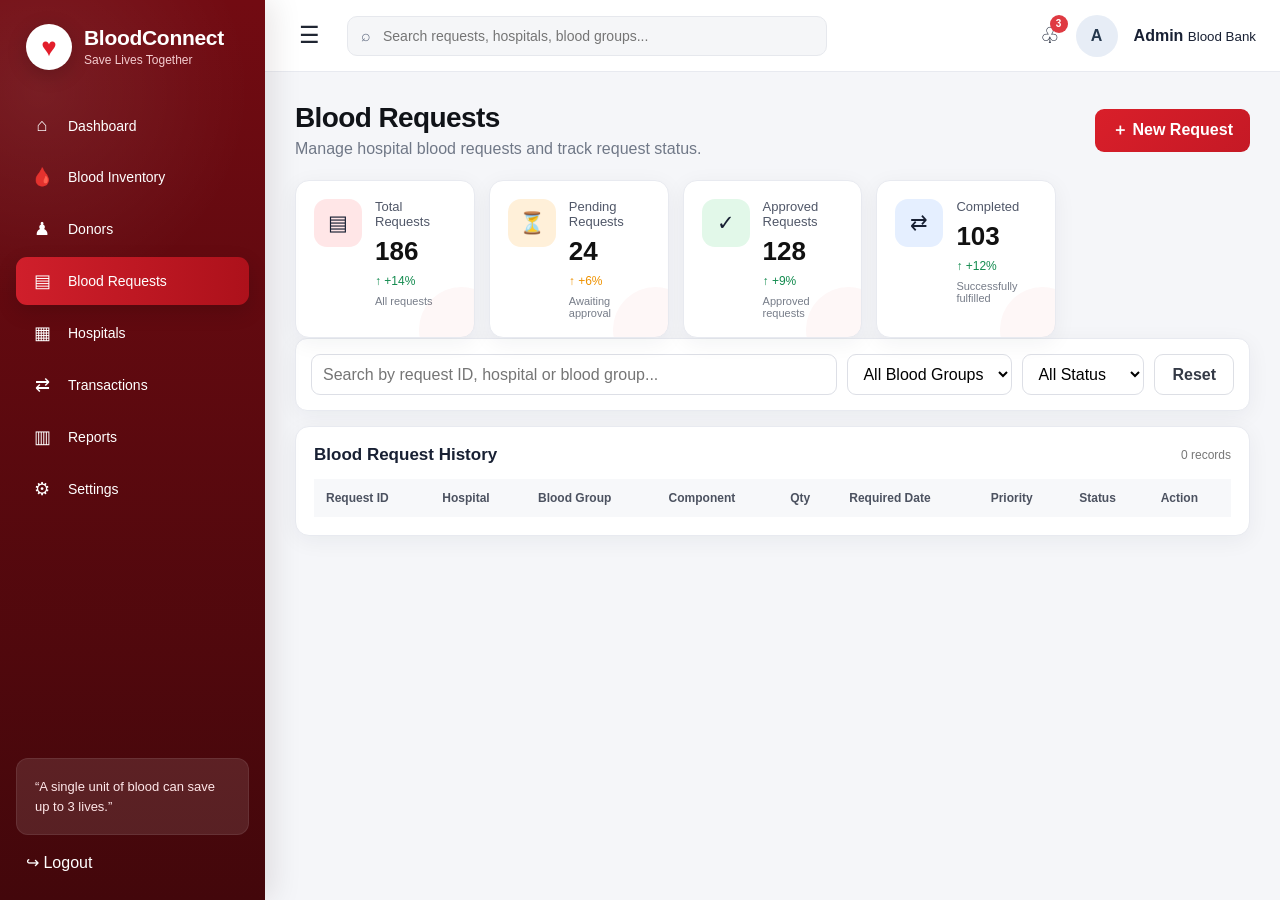
==== commit 2c8fc074: "Complete backend integration and frontend updates" ====
--- a/pages/blood-requests.html
+++ b/pages/blood-requests.html
@@ -9,276 +9,38 @@
 
   <link rel="stylesheet" href="../css/style.css">
 
-  <style>
-
-    /* =====================================================
-       BLOOD REQUEST ACTION MENU
-       ===================================================== */
-
-    .request-action-wrapper {
-      position: relative;
-      display: inline-block;
-    }
-
-    .request-action-menu {
-      position: absolute;
-      right: 0;
-      top: 38px;
-      width: 180px;
-      background: #ffffff;
-      border: 1px solid #e5e5e5;
-      border-radius: 9px;
-      box-shadow: 0 10px 28px rgba(0, 0, 0, 0.15);
-      z-index: 1000;
-      padding: 6px 0;
-      display: none;
-    }
-
-    .request-action-menu.show {
-      display: block;
-    }
-
-    .request-action-menu button {
-      width: 100%;
-      display: block;
-      border: none;
-      background: #ffffff;
-      text-align: left;
-      padding: 10px 14px;
-      font-size: 13px;
-      color: #333;
-      cursor: pointer;
-    }
-
-    .request-action-menu button:hover {
-      background: #f7f7f7;
-    }
-
-    .request-action-menu .danger-action {
-      color: #c62828;
-    }
-
-    .request-action-menu .danger-action:hover {
-      background: #fff1f1;
-    }
-
-    .request-action-menu hr {
-      border: 0;
-      border-top: 1px solid #eeeeee;
-      margin: 5px 2px;
-    }
-
-
-    /* =====================================================
-       REQUEST DETAILS
-       ===================================================== */
-
-    .request-detail-grid {
-      display: grid;
-      grid-template-columns: 1fr 1fr;
-      gap: 14px;
-      margin-top: 15px;
-    }
-
-    .request-detail-item {
-      padding: 13px 14px;
-      background: #f8f8f8;
-      border-radius: 8px;
-    }
-
-    .request-detail-item.full {
-      grid-column: 1 / -1;
-    }
-
-    .request-detail-item span {
-      display: block;
-      font-size: 12px;
-      color: #777;
-      margin-bottom: 5px;
-    }
-
-    .request-detail-item strong {
-      display: block;
-      font-size: 14px;
-      color: #222;
-    }
-
-
-    /* =====================================================
-       EDIT REQUEST
-       ===================================================== */
-
-    .edit-request-content {
-      margin-top: 18px;
-    }
-
-
-    /* =====================================================
-       STATUS MODAL
-       ===================================================== */
-
-    .request-status-content {
-      display: flex;
-      flex-direction: column;
-      gap: 18px;
-      margin-top: 20px;
-    }
-
-    .request-status-info {
-      display: flex;
-      justify-content: space-between;
-      align-items: center;
-      padding: 14px 16px;
-      background: #f8f8f8;
-      border-radius: 8px;
-    }
-
-    .request-status-info span {
-      color: #777;
-      font-size: 14px;
-    }
-
-    .request-status-info strong {
-      color: #222;
-      font-size: 16px;
-    }
-
-    .request-status-content label {
-      display: flex;
-      flex-direction: column;
-      gap: 8px;
-      font-size: 14px;
-      font-weight: 600;
-      color: #333;
-    }
-
-    .request-status-content select {
-      width: 100%;
-      padding: 11px 12px;
-      border: 1px solid #ddd;
-      border-radius: 8px;
-      font-size: 14px;
-      background: #fff;
-      outline: none;
-      box-sizing: border-box;
-    }
-
-    .request-status-content select:focus {
-      border-color: #b91c1c;
-      box-shadow: 0 0 0 3px rgba(185, 28, 28, 0.08);
-    }
-
-
-    /* =====================================================
-       PRIORITY BADGES
-       ===================================================== */
-
-    .priority-badge {
-      display: inline-block;
-      padding: 5px 9px;
-      border-radius: 20px;
-      font-size: 12px;
-      font-weight: 600;
-    }
-
-    .priority-low {
-      background: #eaf7ed;
-      color: #2e7d32;
-    }
-
-    .priority-medium {
-      background: #fff7df;
-      color: #9a6b00;
-    }
-
-    .priority-high {
-      background: #fff0e0;
-      color: #d35400;
-    }
-
-    .priority-critical {
-      background: #ffe5e5;
-      color: #c62828;
-    }
-
-
-    /* =====================================================
-       EMPTY STATE
-       ===================================================== */
-
-    .request-empty-state {
-      text-align: center;
-      padding: 35px 20px;
-      color: #777;
-    }
-
-    .request-empty-state strong {
-      display: block;
-      color: #444;
-      margin-bottom: 5px;
-    }
-
-
-    /* =====================================================
-       RESPONSIVE
-       ===================================================== */
-
-    @media (max-width: 650px) {
-
-      .request-action-menu {
-        min-width: 175px;
-      }
-
-      .request-action-menu button {
-        min-width: 163px;
-        font-size: 13px;
-      }
-
-      .request-detail-grid {
-        grid-template-columns: 1fr;
-      }
-
-      .request-detail-item.full {
-        grid-column: auto;
-      }
-
-    }
-
-  </style>
+<style>
+.request-action-wrapper{position:relative;display:inline-block}
+.request-action-btn{width:40px!important;height:40px!important;min-width:40px!important;border:1px solid #e1e5eb!important;border-radius:50%!important;background:#fff!important;color:#172033!important;display:inline-flex!important;align-items:center!important;justify-content:center!important;font-size:22px!important;line-height:1!important;cursor:pointer!important;padding:0!important;box-shadow:none!important;position:relative!important;z-index:2!important}
+.request-action-btn:hover{background:#f5f7fa!important}
+.request-action-menu{display:none;position:fixed;background:#fff;border:1px solid #e3e6eb;border-radius:12px;box-shadow:0 16px 35px rgba(0,0,0,.16);min-width:190px;padding:7px;z-index:999999}
+.request-action-menu.show{display:block}
+.request-action-menu button{display:block;width:100%;border:0;background:transparent;text-align:left;padding:11px 12px;border-radius:8px;font-size:14px;cursor:pointer;color:#252b38}
+.request-action-menu button:hover{background:#f5f6f8}
+.request-action-menu button.danger{color:#d91f2a}
+.request-action-menu hr{border:0;border-top:1px solid #eee;margin:5px 0}
+</style>
 
 </head>
 
-
 <body>
 
 <div class="app">
 
-
-  <!-- =====================================================
-       SIDEBAR
-       ===================================================== -->
-
+  <!-- ================= SIDEBAR ================= -->
   <aside class="sidebar">
 
     <div class="brand">
-
-      <div class="brand-icon">
-        ♥
-      </div>
+      <div class="brand-icon">♥</div>
 
       <div>
         <h2>BloodConnect</h2>
-
-        <span>
-          Save Lives Together
-        </span>
+        <span>Save Lives Together</span>
       </div>
-
-    </div>
-
-
-    <!-- NAVIGATION -->
-
+    </div>
+
+
+    <!-- ================= NAVIGATION ================= -->
     <nav>
 
       <a class="nav-item" href="../index.html">
@@ -330,79 +92,51 @@
 
 
     <a class="logout" href="../login.html">
-
       <span>↪</span>
       Logout
-
     </a>
 
   </aside>
 
 
 
-  <!-- =====================================================
-       MAIN
-       ===================================================== -->
-
+  <!-- ================= MAIN ================= -->
   <main class="main">
 
 
-    <!-- =====================================================
-         TOP BAR
-         ===================================================== -->
-
+    <!-- ================= TOP BAR ================= -->
     <header class="topbar">
 
       <button
         class="menu-btn"
         onclick="toggleSidebar()">
-
         ☰
-
       </button>
 
 
       <div class="search">
-
         ⌕
-
         <input
-          id="requestTopSearch"
           type="text"
           placeholder="Search requests, hospitals, blood groups..."
-          onkeyup="syncTopRequestSearch()">
-
+        >
       </div>
 
 
       <div class="top-user">
 
         <span class="notification">
-
           ♧
-
-          <b>
-            3
-          </b>
-
+          <b>3</b>
         </span>
-
 
         <div class="avatar">
           A
         </div>
 
-
         <div>
-
-          <strong>
-            Admin
-          </strong>
-
-          <small>
-            Blood Bank
-          </small>
-
+          <strong>Admin</strong>
+          <small>Blood Bank</small>
         </div>
 
       </div>
@@ -411,15 +145,11 @@
 
 
 
-    <!-- =====================================================
-         CONTENT
-         ===================================================== -->
-
+    <!-- ================= CONTENT ================= -->
     <section class="content">
 
 
-      <!-- PAGE HEADING -->
-
+      <!-- Page Heading -->
       <div class="page-heading">
 
         <div>
@@ -447,10 +177,7 @@
 
 
 
-      <!-- =====================================================
-           STAT CARDS
-           ===================================================== -->
-
+      <!-- ================= STAT CARDS ================= -->
       <div class="stats">
 
 
@@ -462,13 +189,13 @@
 
           <div>
 
-            <span>
-              Total Requests
-            </span>
-
-            <strong id="totalRequests">
-              0
-            </strong>
+            <span>Total Requests</span>
+
+            <strong>186</strong>
+
+            <em class="up">
+              ↑ +14%
+            </em>
 
             <small>
               All requests
@@ -488,13 +215,13 @@
 
           <div>
 
-            <span>
-              Pending Requests
-            </span>
-
-            <strong id="pendingRequests">
-              0
-            </strong>
+            <span>Pending Requests</span>
+
+            <strong>24</strong>
+
+            <em class="orange-text">
+              ↑ +6%
+            </em>
 
             <small>
               Awaiting approval
@@ -514,13 +241,13 @@
 
           <div>
 
-            <span>
-              Approved Requests
-            </span>
-
-            <strong id="approvedRequests">
-              0
-            </strong>
+            <span>Approved Requests</span>
+
+            <strong>128</strong>
+
+            <em class="up">
+              ↑ +9%
+            </em>
 
             <small>
               Approved requests
@@ -540,13 +267,13 @@
 
           <div>
 
-            <span>
-              Completed
-            </span>
-
-            <strong id="completedRequests">
-              0
-            </strong>
+            <span>Completed</span>
+
+            <strong>103</strong>
+
+            <em class="up">
+              ↑ +12%
+            </em>
 
             <small>
               Successfully fulfilled
@@ -560,10 +287,7 @@
 
 
 
-      <!-- =====================================================
-           FILTER BAR
-           ===================================================== -->
-
+      <!-- ================= FILTER BAR ================= -->
       <div class="filter-bar card">
 
 
@@ -634,10 +358,7 @@
 
 
 
-      <!-- =====================================================
-           REQUEST TABLE
-           ===================================================== -->
-
+      <!-- ================= REQUEST TABLE ================= -->
       <section class="card table-card">
 
 
@@ -647,13 +368,7 @@
             Blood Request History
           </h2>
 
-          <span
-            class="record-count"
-            id="requestRecordCount">
-
-            8 requests
-
-          </span>
+          <span class="record-count" id="requestRecordCount">0 requests</span>
 
         </div>
 
@@ -682,713 +397,7 @@
             </thead>
 
 
-            <tbody>
-
-
-              <!-- REQ-1001 -->
-
-              <tr
-                data-notes="Emergency requirement for surgery."
-                data-created="20 Sep 2026">
-
-                <td>
-                  REQ-1001
-                </td>
-
-                <td>
-                  City Care Hospital
-                </td>
-
-                <td>
-                  O+
-                </td>
-
-                <td>
-                  Whole Blood
-                </td>
-
-                <td>
-                  5
-                </td>
-
-                <td>
-                  22 Sep 2026
-                </td>
-
-                <td>
-                  <span class="priority-badge priority-high">
-                    High
-                  </span>
-                </td>
-
-                <td>
-                  <span class="badge available">
-                    Approved
-                  </span>
-                </td>
-
-                <td>
-
-                  <div class="request-action-wrapper">
-
-                    <button
-                      class="icon-btn"
-                      onclick="toggleRequestActionMenu(this, event)">
-
-                      ⋮
-
-                    </button>
-
-                    <div class="request-action-menu">
-
-                      <button onclick="viewRequest(this)">
-                        👁 View Details
-                      </button>
-
-                      <button onclick="editRequest(this)">
-                        ✏ Edit Request
-                      </button>
-
-                      <button onclick="changeRequestStatus(this)">
-                        🔄 Change Status
-                      </button>
-
-                      <hr>
-
-                      <button
-                        class="danger-action"
-                        onclick="removeRequest(this)">
-
-                        🗑 Remove Request
-
-                      </button>
-
-                    </div>
-
-                  </div>
-
-                </td>
-
-              </tr>
-
-
-
-              <!-- REQ-1002 -->
-
-              <tr
-                data-notes="Regular blood requirement."
-                data-created="20 Sep 2026">
-
-                <td>
-                  REQ-1002
-                </td>
-
-                <td>
-                  Ruby Hospital
-                </td>
-
-                <td>
-                  A+
-                </td>
-
-                <td>
-                  RBC
-                </td>
-
-                <td>
-                  3
-                </td>
-
-                <td>
-                  23 Sep 2026
-                </td>
-
-                <td>
-                  <span class="priority-badge priority-medium">
-                    Medium
-                  </span>
-                </td>
-
-                <td>
-                  <span class="badge reserved">
-                    Pending
-                  </span>
-                </td>
-
-                <td>
-
-                  <div class="request-action-wrapper">
-
-                    <button
-                      class="icon-btn"
-                      onclick="toggleRequestActionMenu(this, event)">
-
-                      ⋮
-
-                    </button>
-
-                    <div class="request-action-menu">
-
-                      <button onclick="viewRequest(this)">
-                        👁 View Details
-                      </button>
-
-                      <button onclick="editRequest(this)">
-                        ✏ Edit Request
-                      </button>
-
-                      <button onclick="changeRequestStatus(this)">
-                        🔄 Change Status
-                      </button>
-
-                      <hr>
-
-                      <button
-                        class="danger-action"
-                        onclick="removeRequest(this)">
-
-                        🗑 Remove Request
-
-                      </button>
-
-                    </div>
-
-                  </div>
-
-                </td>
-
-              </tr>
-
-
-
-              <!-- REQ-1003 -->
-
-              <tr
-                data-notes="Required for patient treatment."
-                data-created="20 Sep 2026">
-
-                <td>
-                  REQ-1003
-                </td>
-
-                <td>
-                  Sahyadri Hospital
-                </td>
-
-                <td>
-                  B+
-                </td>
-
-                <td>
-                  Plasma
-                </td>
-
-                <td>
-                  4
-                </td>
-
-                <td>
-                  24 Sep 2026
-                </td>
-
-                <td>
-                  <span class="priority-badge priority-high">
-                    High
-                  </span>
-                </td>
-
-                <td>
-                  <span class="badge available">
-                    Approved
-                  </span>
-                </td>
-
-                <td>
-
-                  <div class="request-action-wrapper">
-
-                    <button
-                      class="icon-btn"
-                      onclick="toggleRequestActionMenu(this, event)">
-
-                      ⋮
-
-                    </button>
-
-                    <div class="request-action-menu">
-
-                      <button onclick="viewRequest(this)">
-                        👁 View Details
-                      </button>
-
-                      <button onclick="editRequest(this)">
-                        ✏ Edit Request
-                      </button>
-
-                      <button onclick="changeRequestStatus(this)">
-                        🔄 Change Status
-                      </button>
-
-                      <hr>
-
-                      <button
-                        class="danger-action"
-                        onclick="removeRequest(this)">
-
-                        🗑 Remove Request
-
-                      </button>
-
-                    </div>
-
-                  </div>
-
-                </td>
-
-              </tr>
-
-
-
-              <!-- REQ-1004 -->
-
-              <tr
-                data-notes="Platelet requirement for treatment."
-                data-created="20 Sep 2026">
-
-                <td>
-                  REQ-1004
-                </td>
-
-                <td>
-                  Deenanath Mangeshkar
-                </td>
-
-                <td>
-                  AB+
-                </td>
-
-                <td>
-                  Platelets
-                </td>
-
-                <td>
-                  6
-                </td>
-
-                <td>
-                  25 Sep 2026
-                </td>
-
-                <td>
-                  <span class="priority-badge priority-high">
-                    High
-                  </span>
-                </td>
-
-                <td>
-                  <span class="badge issued">
-                    Completed
-                  </span>
-                </td>
-
-                <td>
-
-                  <div class="request-action-wrapper">
-
-                    <button
-                      class="icon-btn"
-                      onclick="toggleRequestActionMenu(this, event)">
-
-                      ⋮
-
-                    </button>
-
-                    <div class="request-action-menu">
-
-                      <button onclick="viewRequest(this)">
-                        👁 View Details
-                      </button>
-
-                      <button onclick="editRequest(this)">
-                        ✏ Edit Request
-                      </button>
-
-                      <button onclick="changeRequestStatus(this)">
-                        🔄 Change Status
-                      </button>
-
-                      <hr>
-
-                      <button
-                        class="danger-action"
-                        onclick="removeRequest(this)">
-
-                        🗑 Remove Request
-
-                      </button>
-
-                    </div>
-
-                  </div>
-
-                </td>
-
-              </tr>
-
-
-
-              <!-- REQ-1005 -->
-
-              <tr
-                data-notes="Critical emergency requirement."
-                data-created="20 Sep 2026">
-
-                <td>
-                  REQ-1005
-                </td>
-
-                <td>
-                  Jehangir Hospital
-                </td>
-
-                <td>
-                  O-
-                </td>
-
-                <td>
-                  Whole Blood
-                </td>
-
-                <td>
-                  2
-                </td>
-
-                <td>
-                  25 Sep 2026
-                </td>
-
-                <td>
-                  <span class="priority-badge priority-critical">
-                    Critical
-                  </span>
-                </td>
-
-                <td>
-                  <span class="badge expired">
-                    Pending
-                  </span>
-                </td>
-
-                <td>
-
-                  <div class="request-action-wrapper">
-
-                    <button
-                      class="icon-btn"
-                      onclick="toggleRequestActionMenu(this, event)">
-
-                      ⋮
-
-                    </button>
-
-                    <div class="request-action-menu">
-
-                      <button onclick="viewRequest(this)">
-                        👁 View Details
-                      </button>
-
-                      <button onclick="editRequest(this)">
-                        ✏ Edit Request
-                      </button>
-
-                      <button onclick="changeRequestStatus(this)">
-                        🔄 Change Status
-                      </button>
-
-                      <hr>
-
-                      <button
-                        class="danger-action"
-                        onclick="removeRequest(this)">
-
-                        🗑 Remove Request
-
-                      </button>
-
-                    </div>
-
-                  </div>
-
-                </td>
-
-              </tr>
-
-
-
-              <!-- REQ-1006 -->
-
-              <tr
-                data-notes="Routine platelet requirement."
-                data-created="20 Sep 2026">
-
-                <td>
-                  REQ-1006
-                </td>
-
-                <td>
-                  Poona Hospital
-                </td>
-
-                <td>
-                  A-
-                </td>
-
-                <td>
-                  Platelets
-                </td>
-
-                <td>
-                  3
-                </td>
-
-                <td>
-                  26 Sep 2026
-                </td>
-
-                <td>
-                  <span class="priority-badge priority-medium">
-                    Medium
-                  </span>
-                </td>
-
-                <td>
-                  <span class="badge available">
-                    Approved
-                  </span>
-                </td>
-
-                <td>
-
-                  <div class="request-action-wrapper">
-
-                    <button
-                      class="icon-btn"
-                      onclick="toggleRequestActionMenu(this, event)">
-
-                      ⋮
-
-                    </button>
-
-                    <div class="request-action-menu">
-
-                      <button onclick="viewRequest(this)">
-                        👁 View Details
-                      </button>
-
-                      <button onclick="editRequest(this)">
-                        ✏ Edit Request
-                      </button>
-
-                      <button onclick="changeRequestStatus(this)">
-                        🔄 Change Status
-                      </button>
-
-                      <hr>
-
-                      <button
-                        class="danger-action"
-                        onclick="removeRequest(this)">
-
-                        🗑 Remove Request
-
-                      </button>
-
-                    </div>
-
-                  </div>
-
-                </td>
-
-              </tr>
-
-
-
-              <!-- REQ-1007 -->
-
-              <tr
-                data-notes="Low priority blood requirement."
-                data-created="20 Sep 2026">
-
-                <td>
-                  REQ-1007
-                </td>
-
-                <td>
-                  Inlaks Hospital
-                </td>
-
-                <td>
-                  B-
-                </td>
-
-                <td>
-                  RBC
-                </td>
-
-                <td>
-                  2
-                </td>
-
-                <td>
-                  27 Sep 2026
-                </td>
-
-                <td>
-                  <span class="priority-badge priority-low">
-                    Low
-                  </span>
-                </td>
-
-                <td>
-                  <span class="badge reserved">
-                    Pending
-                  </span>
-                </td>
-
-                <td>
-
-                  <div class="request-action-wrapper">
-
-                    <button
-                      class="icon-btn"
-                      onclick="toggleRequestActionMenu(this, event)">
-
-                      ⋮
-
-                    </button>
-
-                    <div class="request-action-menu">
-
-                      <button onclick="viewRequest(this)">
-                        👁 View Details
-                      </button>
-
-                      <button onclick="editRequest(this)">
-                        ✏ Edit Request
-                      </button>
-
-                      <button onclick="changeRequestStatus(this)">
-                        🔄 Change Status
-                      </button>
-
-                      <hr>
-
-                      <button
-                        class="danger-action"
-                        onclick="removeRequest(this)">
-
-                        🗑 Remove Request
-
-                      </button>
-
-                    </div>
-
-                  </div>
-
-                </td>
-
-              </tr>
-
-
-
-              <!-- REQ-1008 -->
-
-              <tr
-                data-notes="Plasma requirement."
-                data-created="20 Sep 2026">
-
-                <td>
-                  REQ-1008
-                </td>
-
-                <td>
-                  Noble Hospital
-                </td>
-
-                <td>
-                  AB-
-                </td>
-
-                <td>
-                  Plasma
-                </td>
-
-                <td>
-                  1
-                </td>
-
-                <td>
-                  28 Sep 2026
-                </td>
-
-                <td>
-                  <span class="priority-badge priority-medium">
-                    Medium
-                  </span>
-                </td>
-
-                <td>
-                  <span class="badge issued">
-                    Completed
-                  </span>
-                </td>
-
-                <td>
-
-                  <div class="request-action-wrapper">
-
-                    <button
-                      class="icon-btn"
-                      onclick="toggleRequestActionMenu(this, event)">
-
-                      ⋮
-
-                    </button>
-
-                    <div class="request-action-menu">
-
-                      <button onclick="viewRequest(this)">
-                        👁 View Details
-                      </button>
-
-                      <button onclick="editRequest(this)">
-                        ✏ Edit Request
-                      </button>
-
-                      <button onclick="changeRequestStatus(this)">
-                        🔄 Change Status
-                      </button>
-
-                      <hr>
-
-                      <button
-                        class="danger-action"
-                        onclick="removeRequest(this)">
-
-                        🗑 Remove Request
-
-                      </button>
-
-                    </div>
-
-                  </div>
-
-                </td>
-
-              </tr>
-
-
-            </tbody>
+            <tbody id="requestTableBody"></tbody>
 
           </table>
 
@@ -1396,7 +405,6 @@
 
       </section>
 
-
     </section>
 
   </main>
@@ -1405,10 +413,7 @@
 
 
 
-<!-- =====================================================
-     NEW REQUEST MODAL
-     ===================================================== -->
-
+<!-- ================= NEW REQUEST MODAL ================= -->
 <div
   id="requestModal"
   class="modal">
@@ -1419,18 +424,9 @@
 
     <div class="modal-head">
 
-      <div>
-
-        <h2>
-          New Blood Request
-        </h2>
-
-        <p class="modal-subtitle">
-          Create a new hospital blood request
-        </p>
-
-      </div>
-
+      <h2>
+        New Blood Request
+      </h2>
 
       <button onclick="closeRequestModal()">
         ×
@@ -1450,7 +446,8 @@
         <input
           id="hospitalName"
           type="text"
-          placeholder="Enter hospital name">
+          placeholder="Enter hospital name"
+        >
 
       </label>
 
@@ -1461,14 +458,14 @@
 
         <select id="requestBloodGroup">
 
-          <option value="A+">A+</option>
-          <option value="A-">A-</option>
-          <option value="B+">B+</option>
-          <option value="B-">B-</option>
-          <option value="AB+">AB+</option>
-          <option value="AB-">AB-</option>
-          <option value="O+">O+</option>
-          <option value="O-">O-</option>
+          <option>A+</option>
+          <option>A-</option>
+          <option>B+</option>
+          <option>B-</option>
+          <option>AB+</option>
+          <option>AB-</option>
+          <option>O+</option>
+          <option>O-</option>
 
         </select>
 
@@ -1481,21 +478,10 @@
 
         <select id="requestComponent">
 
-          <option value="Whole Blood">
-            Whole Blood
-          </option>
-
-          <option value="RBC">
-            RBC
-          </option>
-
-          <option value="Plasma">
-            Plasma
-          </option>
-
-          <option value="Platelets">
-            Platelets
-          </option>
+          <option>Whole Blood</option>
+          <option>RBC</option>
+          <option>Plasma</option>
+          <option>Platelets</option>
 
         </select>
 
@@ -1510,7 +496,8 @@
           id="requestQuantity"
           type="number"
           min="1"
-          placeholder="Units">
+          placeholder="Units"
+        >
 
       </label>
 
@@ -1519,9 +506,7 @@
 
         Required Date
 
-        <input
-          id="requestRequiredDate"
-          type="date">
+        <input id="requestRequiredDate" type="date">
 
       </label>
 
@@ -1532,21 +517,10 @@
 
         <select id="requestPriority">
 
-          <option value="Low">
-            Low
-          </option>
-
-          <option value="Medium" selected>
-            Medium
-          </option>
-
-          <option value="High">
-            High
-          </option>
-
-          <option value="Critical">
-            Critical
-          </option>
+          <option>Low</option>
+          <option>Medium</option>
+          <option>High</option>
+          <option>Critical</option>
 
         </select>
 
@@ -1560,7 +534,8 @@
         <input
           id="requestNotes"
           type="text"
-          placeholder="Enter additional information...">
+          placeholder="Enter additional information..."
+        >
 
       </label>
 
@@ -1570,6 +545,7 @@
 
 
     <div class="modal-actions">
+
 
       <button
         class="secondary-btn"
@@ -1597,10 +573,7 @@
 
 
 
-<!-- =====================================================
-     VIEW REQUEST MODAL
-     ===================================================== -->
-
+<!-- ================= VIEW REQUEST MODAL ================= -->
 <div
   id="viewRequestModal"
   class="modal">
@@ -1611,18 +584,9 @@
 
     <div class="modal-head">
 
-      <div>
-
-        <h2>
-          Request Details
-        </h2>
-
-        <p class="modal-subtitle">
-          Complete information about this request
-        </p>
-
-      </div>
-
+      <h2>
+        Request Details
+      </h2>
 
       <button onclick="closeViewModal()">
         ×
@@ -1633,6 +597,10 @@
 
     <div id="requestDetails">
 
+      <p>
+        Request details will appear here.
+      </p>
+
     </div>
 
 
@@ -1655,1734 +623,335 @@
 
 
 
-<!-- =====================================================
-     EDIT REQUEST MODAL
-     ===================================================== -->
-
-<div
-  id="editRequestModal"
-  class="modal">
-
-
+
+<!-- ================= EDIT REQUEST MODAL ================= -->
+<div id="editRequestModal" class="modal">
   <div class="modal-box">
-
-
     <div class="modal-head">
-
-      <div>
-
-        <h2>
-          Edit Blood Request
-        </h2>
-
-        <p class="modal-subtitle">
-          Update request information
-        </p>
-
-      </div>
-
-
-      <button onclick="closeEditRequestModal()">
-        ×
-      </button>
-
-    </div>
-
-
-    <div class="form-grid edit-request-content">
-
-
-      <label>
-
-        Request ID
-
-        <input
-          id="editRequestId"
-          type="text"
-          readonly>
-
+      <h2>Edit Blood Request</h2>
+      <button type="button" onclick="closeEditRequestModal()">×</button>
+    </div>
+    <div class="form-grid">
+      <label>Hospital Name<input id="editHospitalName" type="text"></label>
+      <label>Blood Group<select id="editBloodGroup"><option>A+</option><option>A-</option><option>B+</option><option>B-</option><option>AB+</option><option>AB-</option><option>O+</option><option>O-</option></select></label>
+      <label>Component Type<select id="editComponent"><option>Whole Blood</option><option>RBC</option><option>Plasma</option><option>Platelets</option></select></label>
+      <label>Quantity<input id="editQuantity" type="number" min="1"></label>
+      <label>Required Date<input id="editRequiredDate" type="date"></label>
+      <label>Priority<select id="editPriority"><option>Low</option><option>Medium</option><option>High</option><option>Critical</option></select></label>
+      <label class="full">Request Notes<input id="editNotes" type="text"></label>
+    </div>
+    <div class="modal-actions">
+      <button class="secondary-btn" type="button" onclick="closeEditRequestModal()">Cancel</button>
+      <button class="primary-btn" type="button" onclick="saveEditedRequest()">Save Changes</button>
+    </div>
+  </div>
+</div>
+
+<!-- ================= CHANGE STATUS MODAL ================= -->
+<div id="requestStatusModal" class="modal">
+  <div class="modal-box">
+    <div class="modal-head">
+      <h2>Change Request Status</h2>
+      <button type="button" onclick="closeRequestStatusModal()">×</button>
+    </div>
+    <div style="padding:10px 0 20px">
+      <p id="requestStatusInfo"></p>
+      <label style="display:flex;flex-direction:column;gap:8px;font-weight:600;margin-top:15px">
+        New Status
+        <select id="requestNewStatus" style="padding:11px 12px;border:1px solid #ddd;border-radius:8px;background:#fff">
+          <option>Pending</option><option>Approved</option><option>Completed</option><option>Rejected</option>
+        </select>
       </label>
-
-
-      <label>
-
-        Hospital Name
-
-        <input
-          id="editHospitalName"
-          type="text">
-
-      </label>
-
-
-      <label>
-
-        Blood Group
-
-        <select id="editRequestGroup">
-
-          <option value="A+">A+</option>
-          <option value="A-">A-</option>
-          <option value="B+">B+</option>
-          <option value="B-">B-</option>
-          <option value="AB+">AB+</option>
-          <option value="AB-">AB-</option>
-          <option value="O+">O+</option>
-          <option value="O-">O-</option>
-
-        </select>
-
-      </label>
-
-
-      <label>
-
-        Component Type
-
-        <select id="editRequestComponent">
-
-          <option value="Whole Blood">
-            Whole Blood
-          </option>
-
-          <option value="RBC">
-            RBC
-          </option>
-
-          <option value="Plasma">
-            Plasma
-          </option>
-
-          <option value="Platelets">
-            Platelets
-          </option>
-
-        </select>
-
-      </label>
-
-
-      <label>
-
-        Quantity
-
-        <input
-          id="editRequestQuantity"
-          type="number"
-          min="1">
-
-      </label>
-
-
-      <label>
-
-        Required Date
-
-        <input
-          id="editRequestDate"
-          type="date">
-
-      </label>
-
-
-      <label>
-
-        Priority
-
-        <select id="editRequestPriority">
-
-          <option value="Low">
-            Low
-          </option>
-
-          <option value="Medium">
-            Medium
-          </option>
-
-          <option value="High">
-            High
-          </option>
-
-          <option value="Critical">
-            Critical
-          </option>
-
-        </select>
-
-      </label>
-
-
-      <label>
-
-        Status
-
-        <select id="editRequestStatus">
-
-          <option value="Pending">
-            Pending
-          </option>
-
-          <option value="Approved">
-            Approved
-          </option>
-
-          <option value="Completed">
-            Completed
-          </option>
-
-          <option value="Rejected">
-            Rejected
-          </option>
-
-        </select>
-
-      </label>
-
-
-      <label class="full">
-
-        Request Notes
-
-        <input
-          id="editRequestNotes"
-          type="text"
-          placeholder="Enter request notes">
-
-      </label>
-
-
-    </div>
-
-
+    </div>
     <div class="modal-actions">
-
-      <button
-        class="secondary-btn"
-        onclick="closeEditRequestModal()">
-
-        Cancel
-
-      </button>
-
-
-      <button
-        class="primary-btn"
-        onclick="saveEditedRequest()">
-
-        Save Changes
-
-      </button>
-
-    </div>
-
-
+      <button class="secondary-btn" type="button" onclick="closeRequestStatusModal()">Cancel</button>
+      <button class="primary-btn" type="button" onclick="saveRequestStatus()">Update Status</button>
+    </div>
   </div>
-
 </div>
 
-
-
-<!-- =====================================================
-     CHANGE STATUS MODAL
-     ===================================================== -->
-
-<div
-  id="requestStatusModal"
-  class="modal">
-
-
-  <div class="modal-box">
-
-
-    <div class="modal-head">
-
-      <div>
-
-        <h2>
-          Change Request Status
-        </h2>
-
-        <p class="modal-subtitle">
-          Update the current request status
-        </p>
-
-      </div>
-
-
-      <button onclick="closeRequestStatusModal()">
-        ×
-      </button>
-
-    </div>
-
-
-    <div class="request-status-content">
-
-
-      <div class="request-status-info">
-
-        <span>
-          Request ID
-        </span>
-
-        <strong id="requestStatusId">
-          -
-        </strong>
-
-      </div>
-
-
-      <label>
-
-        New Status
-
-        <select id="newRequestStatus">
-
-          <option value="Pending">
-            Pending
-          </option>
-
-          <option value="Approved">
-            Approved
-          </option>
-
-          <option value="Completed">
-            Completed
-          </option>
-
-          <option value="Rejected">
-            Rejected
-          </option>
-
-        </select>
-
-      </label>
-
-
-    </div>
-
-
-    <div class="modal-actions">
-
-      <button
-        class="secondary-btn"
-        onclick="closeRequestStatusModal()">
-
-        Cancel
-
-      </button>
-
-
-      <button
-        class="primary-btn"
-        onclick="saveRequestStatus()">
-
-        Save Status
-
-      </button>
-
-    </div>
-
-
-  </div>
-
-</div>
-
-
-
-<!-- =====================================================
-     JAVASCRIPT
-     ===================================================== -->
+<!-- ================= JAVASCRIPT ================= -->
+
+
 
 <script>
-
-
-  /* =====================================================
-     GLOBAL VARIABLES
-     ===================================================== */
-
-  let selectedRequestRow = null;
-
-  let requestIdCounter = 1008;
-
-
-
-  /* =====================================================
-     HTML ESCAPE
-     ===================================================== */
-
-  function escapeRequestHTML(value) {
-
-    return String(value || "")
-      .replace(/&/g, "&amp;")
-      .replace(/</g, "&lt;")
-      .replace(/>/g, "&gt;")
-      .replace(/"/g, "&quot;")
-      .replace(/'/g, "&#039;");
-
+(() => {
+  let requests = [];
+  let editingRequestId = null;
+  let statusRequestId = null;
+
+  const escapeHtml = value => String(value ?? "")
+    .replace(/&/g,"&amp;").replace(/</g,"&lt;").replace(/>/g,"&gt;")
+    .replace(/"/g,"&quot;").replace(/'/g,"&#039;");
+
+  const dateDisplay = value => {
+    if (!value) return "—";
+    const d = new Date(value + (String(value).length === 10 ? "T00:00:00" : ""));
+    if (Number.isNaN(d.getTime())) return value;
+    return d.toLocaleDateString("en-GB", {day:"2-digit", month:"short", year:"numeric"});
+  };
+
+  const dateInput = value => value ? String(value).slice(0,10) : "";
+
+  const badgeClass = status => {
+    if (status === "Approved") return "available";
+    if (status === "Completed") return "issued";
+    if (status === "Rejected") return "expired";
+    return "reserved";
+  };
+
+  function closeRequestActionMenus() {
+    document.querySelectorAll(".request-action-menu.show").forEach(menu => {
+      if (menu.__requestOriginalParent && menu.parentNode === document.body) {
+        menu.__requestOriginalParent.appendChild(menu);
+      }
+      menu.classList.remove("show");
+      menu.style.position = "";
+      menu.style.left = "";
+      menu.style.top = "";
+      menu.style.zIndex = "";
+      menu.__requestOriginalParent = null;
+    });
   }
 
-
-
-  /* =====================================================
-     DATE CONVERSION
-     ===================================================== */
-
-  function formatRequestDate(dateValue) {
-
-    if (!dateValue) {
-      return "";
+  window.toggleRequestActionMenu = function(button, event) {
+    if (event) { event.preventDefault(); event.stopPropagation(); }
+    const wrapper = button.closest(".request-action-wrapper");
+    const menu = wrapper ? wrapper.querySelector(".request-action-menu") : null;
+    if (!menu) return;
+    const wasOpen = menu.classList.contains("show");
+    closeRequestActionMenus();
+    if (wasOpen) return;
+
+    menu.__requestOriginalParent = wrapper;
+    document.body.appendChild(menu);
+    menu.classList.add("show");
+
+    const rect = button.getBoundingClientRect();
+    const width = menu.offsetWidth || 200;
+    const height = menu.offsetHeight || 190;
+    let left = rect.right - width;
+    let top = rect.bottom + 6;
+    if (left < 8) left = 8;
+    if (left + width > window.innerWidth - 8) left = window.innerWidth - width - 8;
+    if (top + height > window.innerHeight - 8) top = rect.top - height - 6;
+    if (top < 8) top = 8;
+    menu.style.position = "fixed";
+    menu.style.left = left + "px";
+    menu.style.top = top + "px";
+    menu.style.zIndex = "999999";
+  };
+
+  window.closeRequestActionMenus = closeRequestActionMenus;
+
+  function renderRequests() {
+    const body = document.getElementById("requestTableBody");
+    if (!body) return;
+    const search = (document.getElementById("requestSearch")?.value || "").trim().toLowerCase();
+    const group = document.getElementById("requestGroupFilter")?.value || "";
+    const status = document.getElementById("requestStatusFilter")?.value || "";
+
+    const filtered = requests.filter(r => {
+      const text = [r.id,r.hospitalName,r.hospitalId,r.bloodGroup,r.component,r.priority,r.status,r.notes].join(" ").toLowerCase();
+      return (!search || text.includes(search)) && (!group || r.bloodGroup === group) && (!status || r.status === status);
+    });
+
+    body.innerHTML = filtered.map(r => `
+      <tr>
+        <td>${escapeHtml(r.id)}</td>
+        <td>${escapeHtml(r.hospitalName || r.hospitalId || "—")}</td>
+        <td>${escapeHtml(r.bloodGroup)}</td>
+        <td>${escapeHtml(r.component)}</td>
+        <td>${escapeHtml(r.quantity)}</td>
+        <td>${escapeHtml(dateDisplay(r.requiredDate))}</td>
+        <td>${escapeHtml(r.priority)}</td>
+        <td><span class="badge ${badgeClass(r.status)}">${escapeHtml(r.status)}</span></td>
+        <td>
+          <div class="request-action-wrapper">
+            <button type="button" class="request-action-btn" aria-label="Request actions" onclick="toggleRequestActionMenu(this,event)">⋮</button>
+            <div class="request-action-menu">
+              <button type="button" onclick="viewRequest('${escapeHtml(r.id)}');closeRequestActionMenus()">◉&nbsp; View Details</button>
+              <button type="button" onclick="editRequest('${escapeHtml(r.id)}');closeRequestActionMenus()">✎&nbsp; Edit Request</button>
+              <button type="button" onclick="changeRequestStatus('${escapeHtml(r.id)}');closeRequestActionMenus()">🔄&nbsp; Change Status</button>
+              <hr>
+              <button type="button" class="danger" onclick="removeRequest('${escapeHtml(r.id)}');closeRequestActionMenus()">♧&nbsp; Remove Request</button>
+            </div>
+          </div>
+        </td>
+      </tr>
+    `).join("");
+
+    const count = document.getElementById("requestRecordCount");
+    if (count) count.textContent = `${filtered.length} ${filtered.length === 1 ? "record" : "records"}`;
+    updateStats();
+  }
+
+  function updateStats() {
+    const total = requests.length;
+    const pending = requests.filter(r => r.status === "Pending").length;
+    const approved = requests.filter(r => r.status === "Approved").length;
+    const completed = requests.filter(r => r.status === "Completed").length;
+    const set = (id,val) => { const el=document.getElementById(id); if(el) el.textContent=val; };
+    set("totalRequestCount",total); set("pendingRequestCount",pending); set("approvedRequestCount",approved); set("completedRequestCount",completed);
+  }
+
+  window.filterRequests = renderRequests;
+
+  window.resetRequestFilters = function() {
+    ["requestSearch","requestGroupFilter","requestStatusFilter"].forEach(id => { const el=document.getElementById(id); if(el) el.value=""; });
+    renderRequests();
+  };
+
+  async function loadRequests() {
+    try {
+      requests = await BloodConnectApi.getRequests() || [];
+      renderRequests();
+    } catch (error) {
+      console.error("Failed to load blood requests:", error);
+      requests = [];
+      renderRequests();
+      alert("Unable to load blood requests. Please make sure the Spring Boot backend is running on port 8080.");
     }
-
-    const date = new Date(dateValue + "T00:00:00");
-
-    if (isNaN(date.getTime())) {
-      return dateValue;
+  }
+
+  window.openRequestModal = function() {
+    document.getElementById("requestModal").classList.add("show");
+  };
+
+  window.closeRequestModal = function() {
+    document.getElementById("requestModal").classList.remove("show");
+  };
+
+  window.submitRequest = async function() {
+    const hospitalName = document.getElementById("hospitalName").value.trim();
+    const bloodGroup = document.getElementById("requestBloodGroup").value;
+    const component = document.getElementById("requestComponent").value;
+    const quantity = Number(document.getElementById("requestQuantity").value);
+    const requiredDate = document.getElementById("requestRequiredDate").value || null;
+    const priority = document.getElementById("requestPriority").value;
+    const notes = document.getElementById("requestNotes").value.trim() || null;
+
+    if (!hospitalName) return alert("Please enter hospital name.");
+    if (!quantity || quantity < 1) return alert("Please enter a valid quantity.");
+
+    try {
+      await BloodConnectApi.createRequest({
+        hospitalId: "MANUAL-REQUEST",
+        hospitalName, bloodGroup, component, quantity, requiredDate, priority, status: "Pending", notes
+      });
+      closeRequestModal();
+      document.getElementById("hospitalName").value="";
+      document.getElementById("requestQuantity").value="";
+      document.getElementById("requestRequiredDate").value="";
+      document.getElementById("requestNotes").value="";
+      await loadRequests();
+      alert("Blood request created successfully.");
+    } catch (error) {
+      console.error(error);
+      alert("Failed to create request: " + error.message);
     }
-
-    const day = String(date.getDate()).padStart(2, "0");
-
-    const months = [
-      "Jan",
-      "Feb",
-      "Mar",
-      "Apr",
-      "May",
-      "Jun",
-      "Jul",
-      "Aug",
-      "Sep",
-      "Oct",
-      "Nov",
-      "Dec"
-    ];
-
-    const month = months[date.getMonth()];
-
-    const year = date.getFullYear();
-
-    return day + " " + month + " " + year;
-
-  }
-
-
-  function requestDateToInput(dateText) {
-
-    if (!dateText) {
-      return "";
-    }
-
-    const parts = dateText.trim().split(" ");
-
-    if (parts.length !== 3) {
-      return "";
-    }
-
-    const day = parts[0];
-
-    const monthNames = {
-      Jan: "01",
-      Feb: "02",
-      Mar: "03",
-      Apr: "04",
-      May: "05",
-      Jun: "06",
-      Jul: "07",
-      Aug: "08",
-      Sep: "09",
-      Oct: "10",
-      Nov: "11",
-      Dec: "12"
-    };
-
-    const month = monthNames[parts[1]];
-
-    const year = parts[2];
-
-    if (!month) {
-      return "";
-    }
-
-    return year + "-" + month + "-" + day;
-
-  }
-
-
-
-  /* =====================================================
-     NEW REQUEST MODAL
-     ===================================================== */
-
-  function openRequestModal() {
-
-    document
-      .getElementById("requestModal")
-      .classList.add("show");
-
-  }
-
-
-  function closeRequestModal() {
-
-    document
-      .getElementById("requestModal")
-      .classList.remove("show");
-
-  }
-
-
-
-  /* =====================================================
-     SUBMIT NEW REQUEST
-     ===================================================== */
-
-  function submitRequest() {
-
-    const hospital =
-      document
-        .getElementById("hospitalName")
-        .value
-        .trim();
-
-    const group =
-      document
-        .getElementById("requestBloodGroup")
-        .value;
-
-    const component =
-      document
-        .getElementById("requestComponent")
-        .value;
-
-    const quantity =
-      document
-        .getElementById("requestQuantity")
-        .value;
-
-    const requiredDate =
-      document
-        .getElementById("requestRequiredDate")
-        .value;
-
-    const priority =
-      document
-        .getElementById("requestPriority")
-        .value;
-
-    const notes =
-      document
-        .getElementById("requestNotes")
-        .value
-        .trim();
-
-
-    if (!hospital) {
-
-      alert("Please enter hospital name.");
-
-      return;
-
-    }
-
-
-    if (!quantity || Number(quantity) < 1) {
-
-      alert("Please enter a valid quantity.");
-
-      return;
-
-    }
-
-
-    if (!requiredDate) {
-
-      alert("Please select required date.");
-
-      return;
-
-    }
-
-
-    requestIdCounter++;
-
-    const requestId =
-      "REQ-" + requestIdCounter;
-
-
-    const tbody =
-      document.querySelector(
-        "#requestTable tbody"
-      );
-
-
-    const row =
-      document.createElement("tr");
-
-
-    row.dataset.notes =
-      notes || "No additional notes provided.";
-
-    row.dataset.created =
-      formatRequestDate(
-        new Date().toISOString().split("T")[0]
-      );
-
-
-    row.innerHTML = `
-
-      <td>
-        ${escapeRequestHTML(requestId)}
-      </td>
-
-      <td>
-        ${escapeRequestHTML(hospital)}
-      </td>
-
-      <td>
-        ${escapeRequestHTML(group)}
-      </td>
-
-      <td>
-        ${escapeRequestHTML(component)}
-      </td>
-
-      <td>
-        ${escapeRequestHTML(quantity)}
-      </td>
-
-      <td>
-        ${escapeRequestHTML(
-          formatRequestDate(requiredDate)
-        )}
-      </td>
-
-      <td>
-        ${getPriorityBadge(priority)}
-      </td>
-
-      <td>
-        <span class="badge reserved">
-          Pending
-        </span>
-      </td>
-
-      <td>
-
-        <div class="request-action-wrapper">
-
-          <button
-            class="icon-btn"
-            onclick="toggleRequestActionMenu(this, event)">
-
-            ⋮
-
-          </button>
-
-          <div class="request-action-menu">
-
-            <button onclick="viewRequest(this)">
-              👁 View Details
-            </button>
-
-            <button onclick="editRequest(this)">
-              ✏ Edit Request
-            </button>
-
-            <button onclick="changeRequestStatus(this)">
-              🔄 Change Status
-            </button>
-
-            <hr>
-
-            <button
-              class="danger-action"
-              onclick="removeRequest(this)">
-
-              🗑 Remove Request
-
-            </button>
-
-          </div>
-
-        </div>
-
-      </td>
-
-    `;
-
-
-    tbody.appendChild(row);
-
-
-    clearRequestForm();
-
-    closeRequestModal();
-
-    updateRequestStats();
-
-    filterRequests();
-
-
-    alert(
-      "Blood request " +
-      requestId +
-      " submitted successfully!"
-    );
-
-  }
-
-
-
-  /* =====================================================
-     PRIORITY BADGE
-     ===================================================== */
-
-  function getPriorityBadge(priority) {
-
-    const safePriority =
-      escapeRequestHTML(priority);
-
-    const className =
-      priority.toLowerCase() === "critical"
-        ? "priority-critical"
-        : priority.toLowerCase() === "high"
-        ? "priority-high"
-        : priority.toLowerCase() === "medium"
-        ? "priority-medium"
-        : "priority-low";
-
-
-    return `
-      <span class="priority-badge ${className}">
-        ${safePriority}
-      </span>
-    `;
-
-  }
-
-
-
-  /* =====================================================
-     CLEAR REQUEST FORM
-     ===================================================== */
-
-  function clearRequestForm() {
-
-    document.getElementById("hospitalName").value = "";
-
-    document.getElementById("requestBloodGroup").value = "A+";
-
-    document.getElementById("requestComponent").value =
-      "Whole Blood";
-
-    document.getElementById("requestQuantity").value = "";
-
-    document.getElementById("requestRequiredDate").value = "";
-
-    document.getElementById("requestPriority").value =
-      "Medium";
-
-    document.getElementById("requestNotes").value = "";
-
-  }
-
-
-
-  /* =====================================================
-     FILTER REQUESTS
-     ===================================================== */
-
-  function filterRequests() {
-
-    const search =
-      document
-        .getElementById("requestSearch")
-        .value
-        .toLowerCase()
-        .trim();
-
-    const group =
-      document
-        .getElementById("requestGroupFilter")
-        .value;
-
-    const status =
-      document
-        .getElementById("requestStatusFilter")
-        .value;
-
-
-    const rows =
-      document.querySelectorAll(
-        "#requestTable tbody tr"
-      );
-
-
-    let visibleCount = 0;
-
-
-    rows.forEach(function(row) {
-
-      const text =
-        row.innerText.toLowerCase();
-
-
-      const rowGroup =
-        row.cells[2]
-          ? row.cells[2].innerText.trim()
-          : "";
-
-
-      const rowStatus =
-        row.cells[7]
-          ? row.cells[7].innerText.trim()
-          : "";
-
-
-      const matchesSearch =
-        !search ||
-        text.includes(search);
-
-
-      const matchesGroup =
-        !group ||
-        rowGroup === group;
-
-
-      const matchesStatus =
-        !status ||
-        rowStatus === status;
-
-
-      if (
-        matchesSearch &&
-        matchesGroup &&
-        matchesStatus
-      ) {
-
-        row.style.display = "";
-
-        visibleCount++;
-
-      } else {
-
-        row.style.display = "none";
-
-      }
-
-    });
-
-
-    document.getElementById(
-      "requestRecordCount"
-    ).textContent =
-      visibleCount +
-      (visibleCount === 1
-        ? " request"
-        : " requests");
-
-  }
-
-
-
-  /* =====================================================
-     TOP SEARCH
-     ===================================================== */
-
-  function syncTopRequestSearch() {
-
-    const value =
-      document
-        .getElementById("requestTopSearch")
-        .value;
-
-
-    document
-      .getElementById("requestSearch")
-      .value = value;
-
-
-    filterRequests();
-
-  }
-
-
-
-  /* =====================================================
-     RESET FILTERS
-     ===================================================== */
-
-  function resetRequestFilters() {
-
-    document
-      .getElementById("requestSearch")
-      .value = "";
-
-    document
-      .getElementById("requestGroupFilter")
-      .value = "";
-
-    document
-      .getElementById("requestStatusFilter")
-      .value = "";
-
-    document
-      .getElementById("requestTopSearch")
-      .value = "";
-
-
-    filterRequests();
-
-  }
-
-
-
-  /* =====================================================
-     ACTION MENU
-     ===================================================== */
-
-  function toggleRequestActionMenu(button, event) {
-
-    event.stopPropagation();
-
-    const menu =
-      button
-        .closest(".request-action-wrapper")
-        .querySelector(".request-action-menu");
-
-
-    const alreadyOpen =
-      menu.classList.contains("show");
-
-
-    closeRequestActionMenus();
-
-
-    if (!alreadyOpen) {
-
-      menu.classList.add("show");
-
-    }
-
-  }
-
-
-
-  function closeRequestActionMenus() {
-
-    document
-      .querySelectorAll(".request-action-menu.show")
-      .forEach(function(menu) {
-
-        menu.classList.remove("show");
-
+  };
+
+  window.viewRequest = function(id) {
+    const r = requests.find(x => String(x.id) === String(id));
+    if (!r) return alert("Request not found.");
+    document.getElementById("requestDetails").innerHTML = `
+      <div style="padding:10px 0;display:grid;gap:10px">
+        <p><strong>Request ID:</strong> ${escapeHtml(r.id)}</p>
+        <p><strong>Hospital:</strong> ${escapeHtml(r.hospitalName || r.hospitalId || "—")}</p>
+        <p><strong>Blood Group:</strong> ${escapeHtml(r.bloodGroup)}</p>
+        <p><strong>Component:</strong> ${escapeHtml(r.component)}</p>
+        <p><strong>Quantity:</strong> ${escapeHtml(r.quantity)}</p>
+        <p><strong>Required Date:</strong> ${escapeHtml(dateDisplay(r.requiredDate))}</p>
+        <p><strong>Priority:</strong> ${escapeHtml(r.priority)}</p>
+        <p><strong>Status:</strong> ${escapeHtml(r.status)}</p>
+        <p><strong>Notes:</strong> ${escapeHtml(r.notes || "—")}</p>
+      </div>`;
+    document.getElementById("viewRequestModal").classList.add("show");
+  };
+
+  window.closeViewModal = function() { document.getElementById("viewRequestModal").classList.remove("show"); };
+
+  window.editRequest = function(id) {
+    const r = requests.find(x => String(x.id) === String(id));
+    if (!r) return alert("Request not found.");
+    editingRequestId = r.id;
+    document.getElementById("editHospitalName").value = r.hospitalName || "";
+    document.getElementById("editBloodGroup").value = r.bloodGroup || "O+";
+    document.getElementById("editComponent").value = r.component || "Whole Blood";
+    document.getElementById("editQuantity").value = r.quantity || 1;
+    document.getElementById("editRequiredDate").value = dateInput(r.requiredDate);
+    document.getElementById("editPriority").value = r.priority || "Medium";
+    document.getElementById("editNotes").value = r.notes || "";
+    document.getElementById("editRequestModal").classList.add("show");
+  };
+
+  window.closeEditRequestModal = function() { document.getElementById("editRequestModal").classList.remove("show"); editingRequestId=null; };
+
+  window.saveEditedRequest = async function() {
+    const r = requests.find(x => String(x.id) === String(editingRequestId));
+    if (!r) return alert("Request not found.");
+    const hospitalName=document.getElementById("editHospitalName").value.trim();
+    const quantity=Number(document.getElementById("editQuantity").value);
+    if(!hospitalName) return alert("Please enter hospital name.");
+    if(!quantity || quantity<1) return alert("Please enter a valid quantity.");
+    try {
+      await BloodConnectApi.updateRequest(r.id, {
+        hospitalId:r.hospitalId || "MANUAL-REQUEST", hospitalName,
+        bloodGroup:document.getElementById("editBloodGroup").value,
+        component:document.getElementById("editComponent").value,
+        quantity, requiredDate:document.getElementById("editRequiredDate").value || null,
+        priority:document.getElementById("editPriority").value,
+        status:r.status || "Pending", notes:document.getElementById("editNotes").value.trim() || null
       });
-
-  }
-
-
-
-  document.addEventListener(
-    "click",
-    function() {
-
-      closeRequestActionMenus();
-
-    }
-  );
-
-
-
-  /* =====================================================
-     VIEW REQUEST
-     ===================================================== */
-
-  function viewRequest(button) {
-
-    const row =
-      button.closest("tr");
-
-
-    const requestId =
-      row.cells[0].innerText.trim();
-
-    const hospital =
-      row.cells[1].innerText.trim();
-
-    const group =
-      row.cells[2].innerText.trim();
-
-    const component =
-      row.cells[3].innerText.trim();
-
-    const quantity =
-      row.cells[4].innerText.trim();
-
-    const requiredDate =
-      row.cells[5].innerText.trim();
-
-    const priority =
-      row.cells[6].innerText.trim();
-
-    const status =
-      row.cells[7].innerText.trim();
-
-    const notes =
-      row.dataset.notes ||
-      "No additional notes provided.";
-
-    const created =
-      row.dataset.created ||
-      "Not available";
-
-
-    closeRequestActionMenus();
-
-
-    document.getElementById(
-      "requestDetails"
-    ).innerHTML = `
-
-      <div class="request-detail-grid">
-
-        <div class="request-detail-item">
-
-          <span>
-            Request ID
-          </span>
-
-          <strong>
-            ${escapeRequestHTML(requestId)}
-          </strong>
-
-        </div>
-
-
-        <div class="request-detail-item">
-
-          <span>
-            Hospital
-          </span>
-
-          <strong>
-            ${escapeRequestHTML(hospital)}
-          </strong>
-
-        </div>
-
-
-        <div class="request-detail-item">
-
-          <span>
-            Blood Group
-          </span>
-
-          <strong>
-            ${escapeRequestHTML(group)}
-          </strong>
-
-        </div>
-
-
-        <div class="request-detail-item">
-
-          <span>
-            Component
-          </span>
-
-          <strong>
-            ${escapeRequestHTML(component)}
-          </strong>
-
-        </div>
-
-
-        <div class="request-detail-item">
-
-          <span>
-            Quantity
-          </span>
-
-          <strong>
-            ${escapeRequestHTML(quantity)} Units
-          </strong>
-
-        </div>
-
-
-        <div class="request-detail-item">
-
-          <span>
-            Required Date
-          </span>
-
-          <strong>
-            ${escapeRequestHTML(requiredDate)}
-          </strong>
-
-        </div>
-
-
-        <div class="request-detail-item">
-
-          <span>
-            Priority
-          </span>
-
-          <strong>
-            ${escapeRequestHTML(priority)}
-          </strong>
-
-        </div>
-
-
-        <div class="request-detail-item">
-
-          <span>
-            Status
-          </span>
-
-          <strong>
-            ${escapeRequestHTML(status)}
-          </strong>
-
-        </div>
-
-
-        <div class="request-detail-item">
-
-          <span>
-            Created Date
-          </span>
-
-          <strong>
-            ${escapeRequestHTML(created)}
-          </strong>
-
-        </div>
-
-
-        <div class="request-detail-item full">
-
-          <span>
-            Request Notes
-          </span>
-
-          <strong>
-            ${escapeRequestHTML(notes)}
-          </strong>
-
-        </div>
-
-      </div>
-
-    `;
-
-
-    document
-      .getElementById("viewRequestModal")
-      .classList.add("show");
-
-  }
-
-
-
-  function closeViewModal() {
-
-    document
-      .getElementById("viewRequestModal")
-      .classList.remove("show");
-
-  }
-
-
-
-  /* =====================================================
-     EDIT REQUEST
-     ===================================================== */
-
-  function editRequest(button) {
-
-    const row =
-      button.closest("tr");
-
-
-    selectedRequestRow = row;
-
-
-    document.getElementById(
-      "editRequestId"
-    ).value =
-      row.cells[0].innerText.trim();
-
-
-    document.getElementById(
-      "editHospitalName"
-    ).value =
-      row.cells[1].innerText.trim();
-
-
-    document.getElementById(
-      "editRequestGroup"
-    ).value =
-      row.cells[2].innerText.trim();
-
-
-    document.getElementById(
-      "editRequestComponent"
-    ).value =
-      row.cells[3].innerText.trim();
-
-
-    document.getElementById(
-      "editRequestQuantity"
-    ).value =
-      row.cells[4].innerText.trim();
-
-
-    document.getElementById(
-      "editRequestDate"
-    ).value =
-      requestDateToInput(
-        row.cells[5].innerText.trim()
-      );
-
-
-    document.getElementById(
-      "editRequestPriority"
-    ).value =
-      row.cells[6].innerText.trim();
-
-
-    document.getElementById(
-      "editRequestStatus"
-    ).value =
-      row.cells[7].innerText.trim();
-
-
-    document.getElementById(
-      "editRequestNotes"
-    ).value =
-      row.dataset.notes || "";
-
-
-    closeRequestActionMenus();
-
-
-    document
-      .getElementById("editRequestModal")
-      .classList.add("show");
-
-  }
-
-
-
-  function closeEditRequestModal() {
-
-    document
-      .getElementById("editRequestModal")
-      .classList.remove("show");
-
-    selectedRequestRow = null;
-
-  }
-
-
-
-  /* =====================================================
-     SAVE EDITED REQUEST
-     ===================================================== */
-
-  function saveEditedRequest() {
-
-    const row =
-      selectedRequestRow;
-
-
-    if (!row) {
-
-      alert(
-        "Request could not be found."
-      );
-
-      return;
-
-    }
-
-
-    const hospital =
-      document
-        .getElementById("editHospitalName")
-        .value
-        .trim();
-
-
-    const quantity =
-      document
-        .getElementById("editRequestQuantity")
-        .value;
-
-
-    const requiredDate =
-      document
-        .getElementById("editRequestDate")
-        .value;
-
-
-    if (!hospital) {
-
-      alert(
-        "Please enter hospital name."
-      );
-
-      return;
-
-    }
-
-
-    if (
-      !quantity ||
-      Number(quantity) < 1
-    ) {
-
-      alert(
-        "Please enter a valid quantity."
-      );
-
-      return;
-
-    }
-
-
-    if (!requiredDate) {
-
-      alert(
-        "Please select required date."
-      );
-
-      return;
-
-    }
-
-
-    const group =
-      document
-        .getElementById("editRequestGroup")
-        .value;
-
-
-    const component =
-      document
-        .getElementById("editRequestComponent")
-        .value;
-
-
-    const priority =
-      document
-        .getElementById("editRequestPriority")
-        .value;
-
-
-    const status =
-      document
-        .getElementById("editRequestStatus")
-        .value;
-
-
-    const notes =
-      document
-        .getElementById("editRequestNotes")
-        .value
-        .trim();
-
-
-    row.cells[1].innerText =
-      hospital;
-
-    row.cells[2].innerText =
-      group;
-
-    row.cells[3].innerText =
-      component;
-
-    row.cells[4].innerText =
-      quantity;
-
-    row.cells[5].innerText =
-      formatRequestDate(requiredDate);
-
-
-    row.cells[6].innerHTML =
-      getPriorityBadge(priority);
-
-
-    row.cells[7].innerHTML =
-      getStatusBadge(status);
-
-
-    row.dataset.notes =
-      notes ||
-      "No additional notes provided.";
-
-
-    updateRequestStats();
-
-    closeEditRequestModal();
-
-    filterRequests();
-
-
-    alert(
-      "Request " +
-      row.cells[0].innerText.trim() +
-      " updated successfully!"
-    );
-
-  }
-
-
-
-  /* =====================================================
-     STATUS BADGE
-     ===================================================== */
-
-  function getStatusBadge(status) {
-
-    let badgeClass =
-      "reserved";
-
-
-    if (status === "Approved") {
-
-      badgeClass =
-        "available";
-
-    } else if (status === "Completed") {
-
-      badgeClass =
-        "issued";
-
-    } else if (status === "Rejected") {
-
-      badgeClass =
-        "expired";
-
-    }
-
-
-    return `
-
-      <span class="badge ${badgeClass}">
-        ${escapeRequestHTML(status)}
-      </span>
-
-    `;
-
-  }
-
-
-
-  /* =====================================================
-     CHANGE STATUS
-     ===================================================== */
-
-  function changeRequestStatus(button) {
-
-    const row =
-      button.closest("tr");
-
-
-    selectedRequestRow =
-      row;
-
-
-    const requestId =
-      row.cells[0].innerText.trim();
-
-
-    const currentStatus =
-      row.cells[7].innerText.trim();
-
-
-    document.getElementById(
-      "requestStatusId"
-    ).textContent =
-      requestId;
-
-
-    document.getElementById(
-      "newRequestStatus"
-    ).value =
-      currentStatus;
-
-
-    closeRequestActionMenus();
-
-
-    document
-      .getElementById("requestStatusModal")
-      .classList.add("show");
-
-  }
-
-
-
-  function closeRequestStatusModal() {
-
-    document
-      .getElementById("requestStatusModal")
-      .classList.remove("show");
-
-    selectedRequestRow = null;
-
-  }
-
-
-
-  /* =====================================================
-     SAVE STATUS
-     ===================================================== */
-
-  function saveRequestStatus() {
-
-    const row =
-      selectedRequestRow;
-
-
-    if (!row) {
-
-      alert(
-        "Request could not be found."
-      );
-
-      return;
-
-    }
-
-
-    const newStatus =
-      document
-        .getElementById("newRequestStatus")
-        .value;
-
-
-    const requestId =
-      row.cells[0].innerText.trim();
-
-
-    row.cells[7].innerHTML =
-      getStatusBadge(newStatus);
-
-
-    updateRequestStats();
-
-    closeRequestStatusModal();
-
-    filterRequests();
-
-
-    alert(
-      "Status of " +
-      requestId +
-      " changed to " +
-      newStatus +
-      " successfully!"
-    );
-
-  }
-
-
-
-  /* =====================================================
-     REMOVE REQUEST
-     ===================================================== */
-
-  function removeRequest(button) {
-
-    const row =
-      button.closest("tr");
-
-
-    const requestId =
-      row.cells[0].innerText.trim();
-
-
-    const hospital =
-      row.cells[1].innerText.trim();
-
-
-    closeRequestActionMenus();
-
-
-    const confirmed =
-      confirm(
-        "Are you sure you want to remove request " +
-        requestId +
-        " from " +
-        hospital +
-        "?"
-      );
-
-
-    if (!confirmed) {
-      return;
-    }
-
-
-    row.remove();
-
-
-    updateRequestStats();
-
-    filterRequests();
-
-
-    alert(
-      "Request " +
-      requestId +
-      " removed successfully!"
-    );
-
-  }
-
-
-
-  /* =====================================================
-     UPDATE REQUEST STATISTICS
-     ===================================================== */
-
-  function updateRequestStats() {
-
-    const rows =
-      document.querySelectorAll(
-        "#requestTable tbody tr"
-      );
-
-
-    let total = 0;
-
-    let pending = 0;
-
-    let approved = 0;
-
-    let completed = 0;
-
-
-    rows.forEach(function(row) {
-
-      total++;
-
-
-      const status =
-        row.cells[7]
-          ? row.cells[7].innerText.trim()
-          : "";
-
-
-      if (status === "Pending") {
-
-        pending++;
-
-      }
-
-
-      if (status === "Approved") {
-
-        approved++;
-
-      }
-
-
-      if (status === "Completed") {
-
-        completed++;
-
-      }
-
-    });
-
-
-    document.getElementById(
-      "totalRequests"
-    ).textContent =
-      total;
-
-
-    document.getElementById(
-      "pendingRequests"
-    ).textContent =
-      pending;
-
-
-    document.getElementById(
-      "approvedRequests"
-    ).textContent =
-      approved;
-
-
-    document.getElementById(
-      "completedRequests"
-    ).textContent =
-      completed;
-
-  }
-
-
-
-  /* =====================================================
-     CLOSE MODALS WHEN CLICKING OUTSIDE
-     ===================================================== */
-
-  document.addEventListener(
-    "click",
-    function(event) {
-
-      const modals =
-        document.querySelectorAll(".modal");
-
-
-      modals.forEach(function(modal) {
-
-        if (
-          event.target === modal
-        ) {
-
-          modal.classList.remove("show");
-
-          selectedRequestRow = null;
-
-        }
-
-      });
-
-    }
-  );
-
-
-
-  /* =====================================================
-     INITIALIZE
-     ===================================================== */
-
-  document.addEventListener(
-    "DOMContentLoaded",
-    function() {
-
-      updateRequestStats();
-
-      filterRequests();
-
-    }
-  );
-
+      closeEditRequestModal(); await loadRequests(); alert("Request updated successfully.");
+    } catch(error){ console.error(error); alert("Failed to update request: " + error.message); }
+  };
+
+  window.changeRequestStatus = function(id) {
+    const r=requests.find(x=>String(x.id)===String(id));
+    if(!r) return alert("Request not found.");
+    statusRequestId=r.id;
+    document.getElementById("requestNewStatus").value=r.status || "Pending";
+    document.getElementById("requestStatusInfo").textContent=`Request ${r.id} — ${r.hospitalName || "Hospital"}`;
+    document.getElementById("requestStatusModal").classList.add("show");
+  };
+
+  window.closeRequestStatusModal=function(){document.getElementById("requestStatusModal").classList.remove("show");statusRequestId=null;};
+
+  window.saveRequestStatus=async function(){
+    const r=requests.find(x=>String(x.id)===String(statusRequestId));
+    if(!r) return alert("Request not found.");
+    try{
+      await BloodConnectApi.updateRequest(r.id,{...r,status:document.getElementById("requestNewStatus").value});
+      closeRequestStatusModal(); await loadRequests(); alert("Request status updated successfully.");
+    }catch(error){console.error(error);alert("Failed to change status: " + error.message);}
+  };
+
+  window.removeRequest=async function(id){
+    const r=requests.find(x=>String(x.id)===String(id));
+    if(!r) return alert("Request not found.");
+    if(!confirm(`Remove request ${r.id}?`)) return;
+    try{
+      await BloodConnectApi.deleteRequest(r.id);
+      await loadRequests(); alert("Request removed successfully.");
+    }catch(error){console.error(error);alert("Failed to remove request: " + error.message);}
+  };
+
+  document.addEventListener("click", event => {
+    if (!event.target.closest(".request-action-wrapper") && !event.target.closest(".request-action-menu")) closeRequestActionMenus();
+  });
+  window.addEventListener("resize", closeRequestActionMenus);
+  window.addEventListener("scroll", closeRequestActionMenus, true);
+  document.addEventListener("keydown", e => { if(e.key === "Escape"){closeRequestActionMenus();closeViewModal();closeEditRequestModal();closeRequestStatusModal();closeRequestModal();} });
+
+  document.addEventListener("DOMContentLoaded", loadRequests);
+})();
 </script>
-
 
 <script src="../js/api.js"></script>
 <script src="../js/dashboard.js"></script>
 <script src="../js/backend.js"></script>
 <script src="../js/common.js"></script>
-
 </body>
-
 </html>
